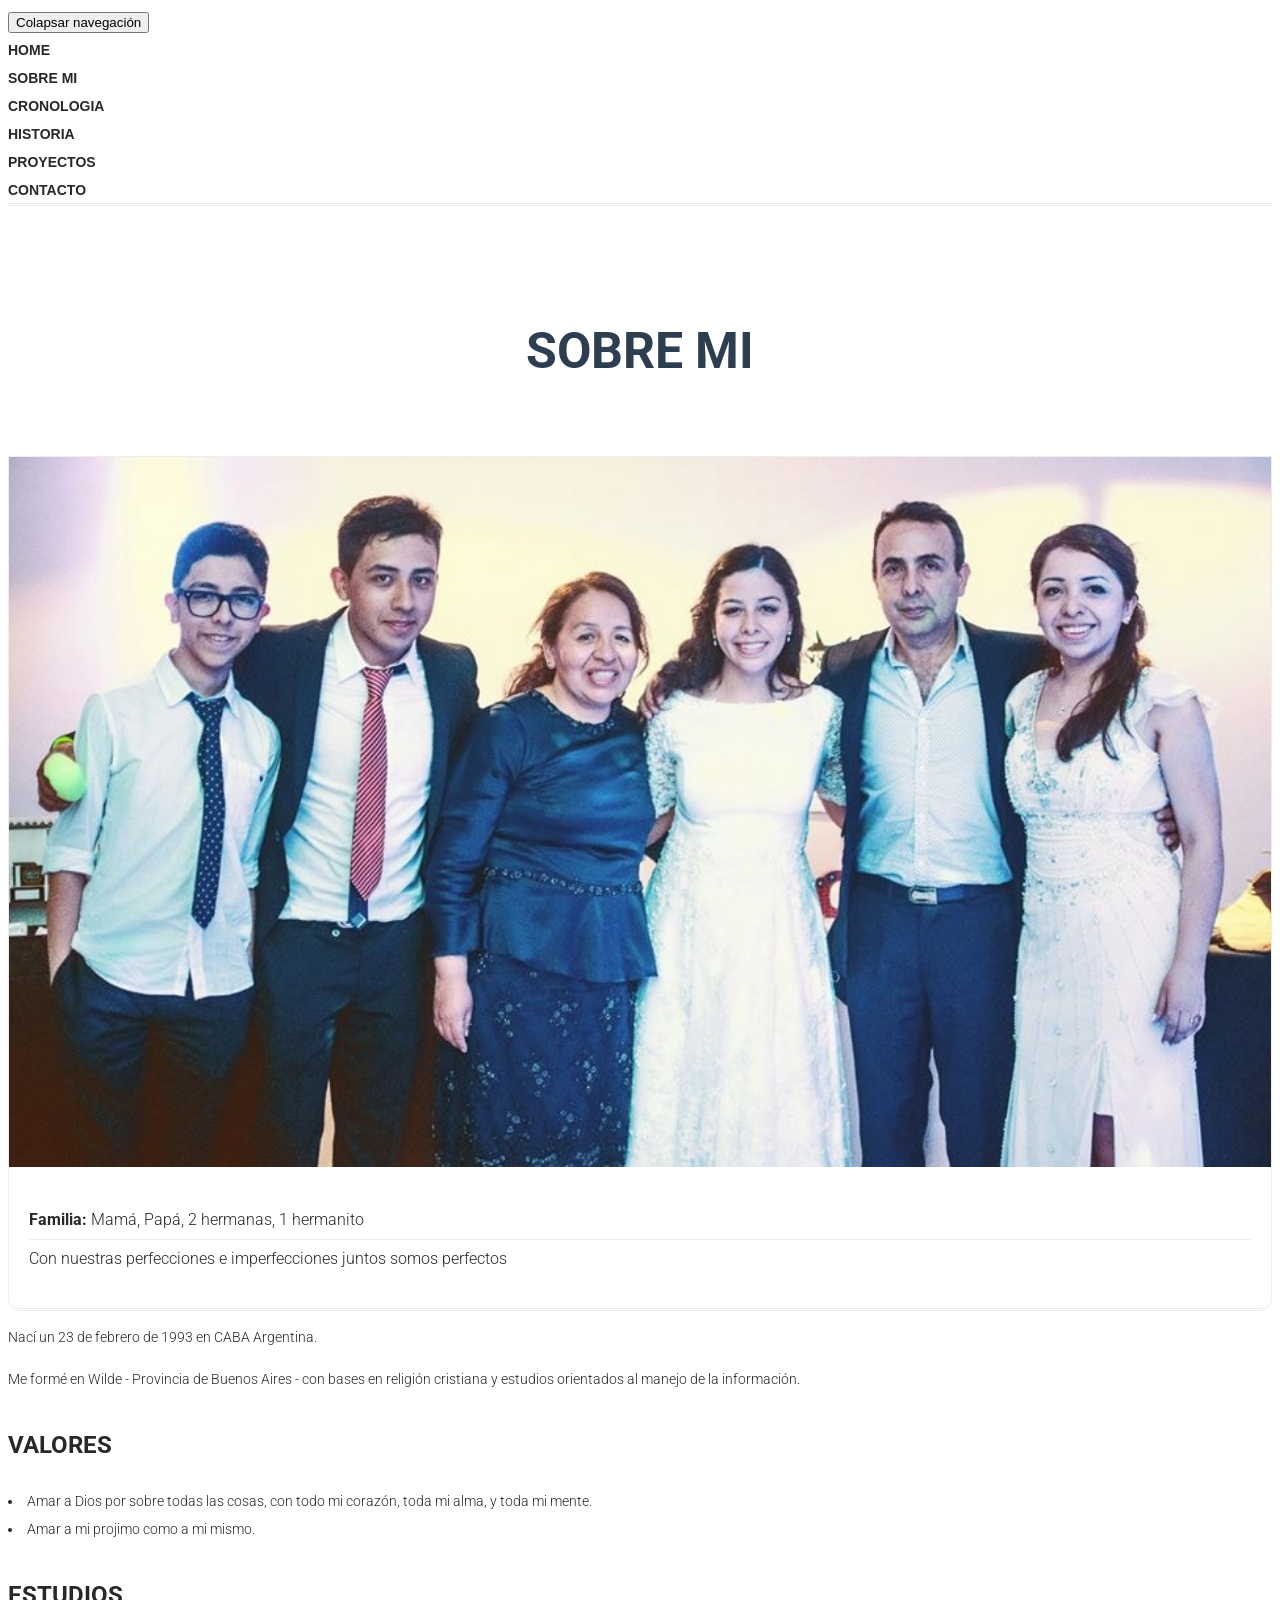
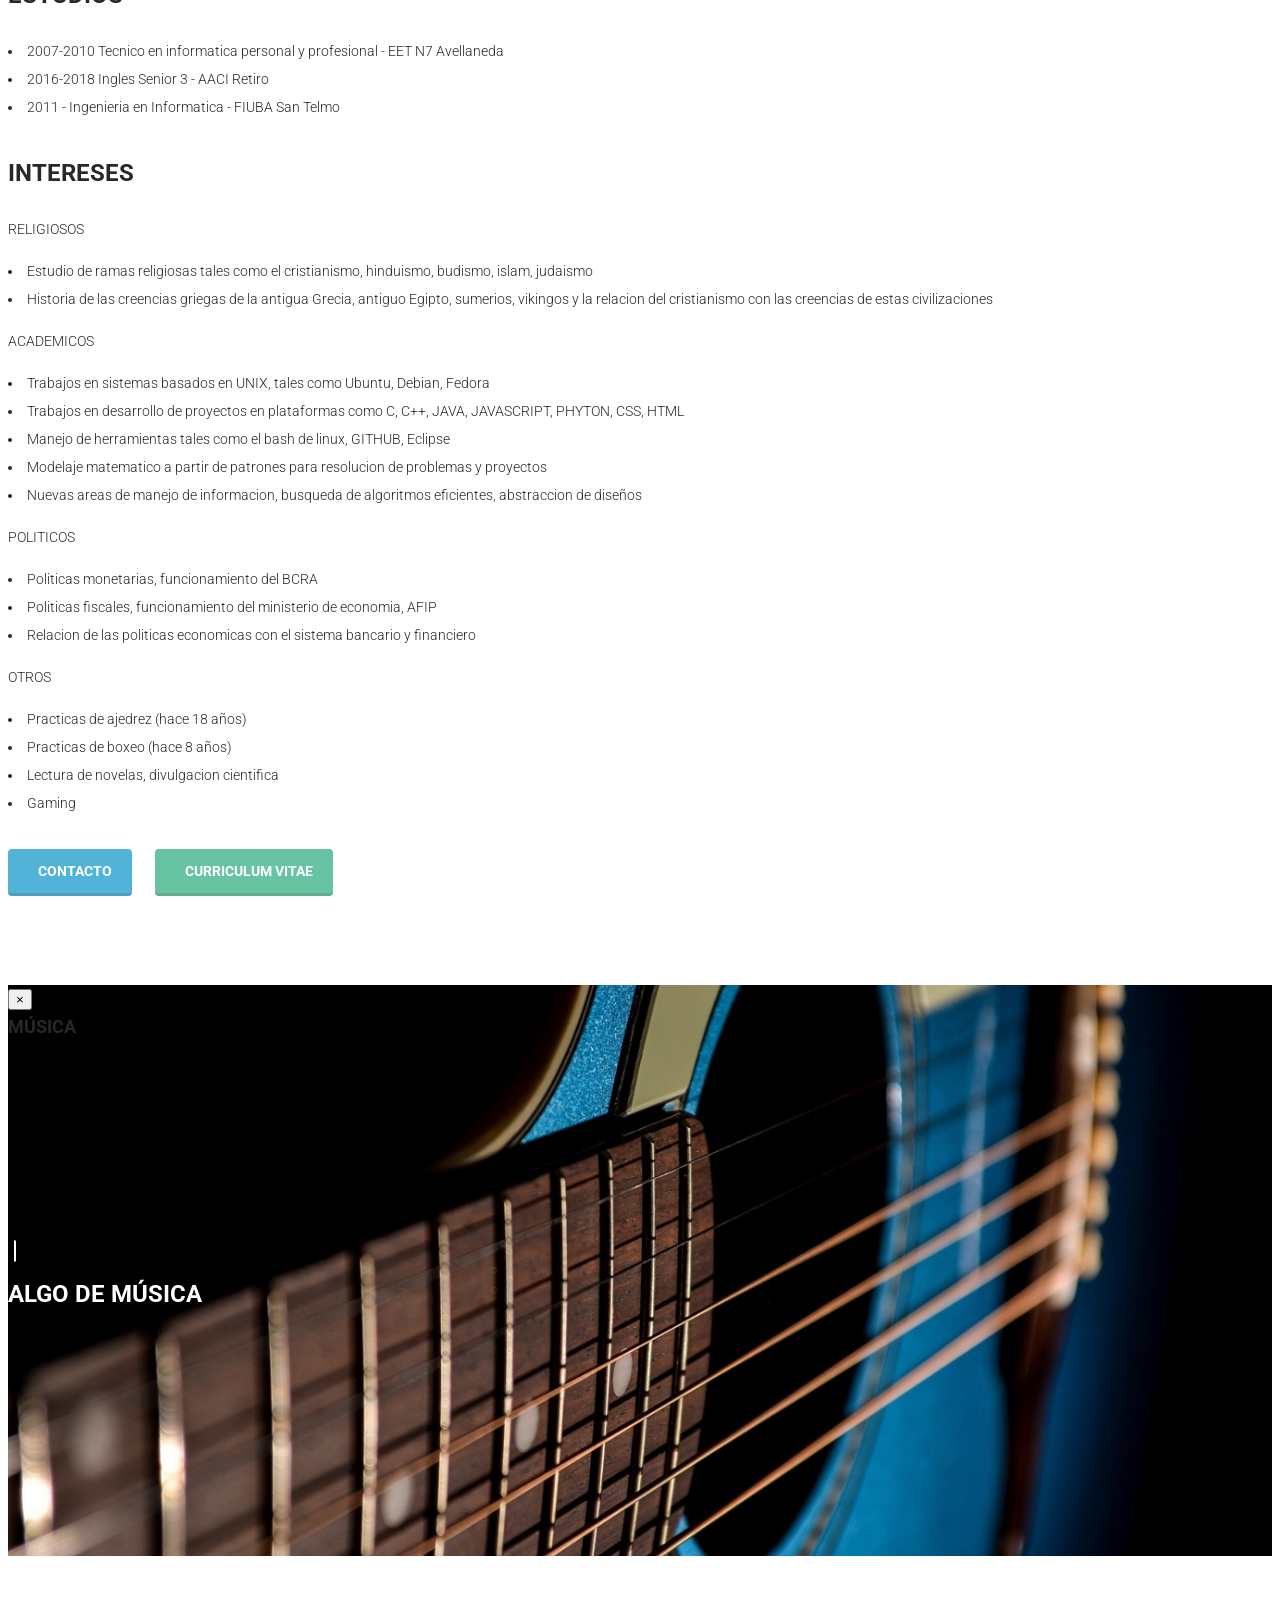
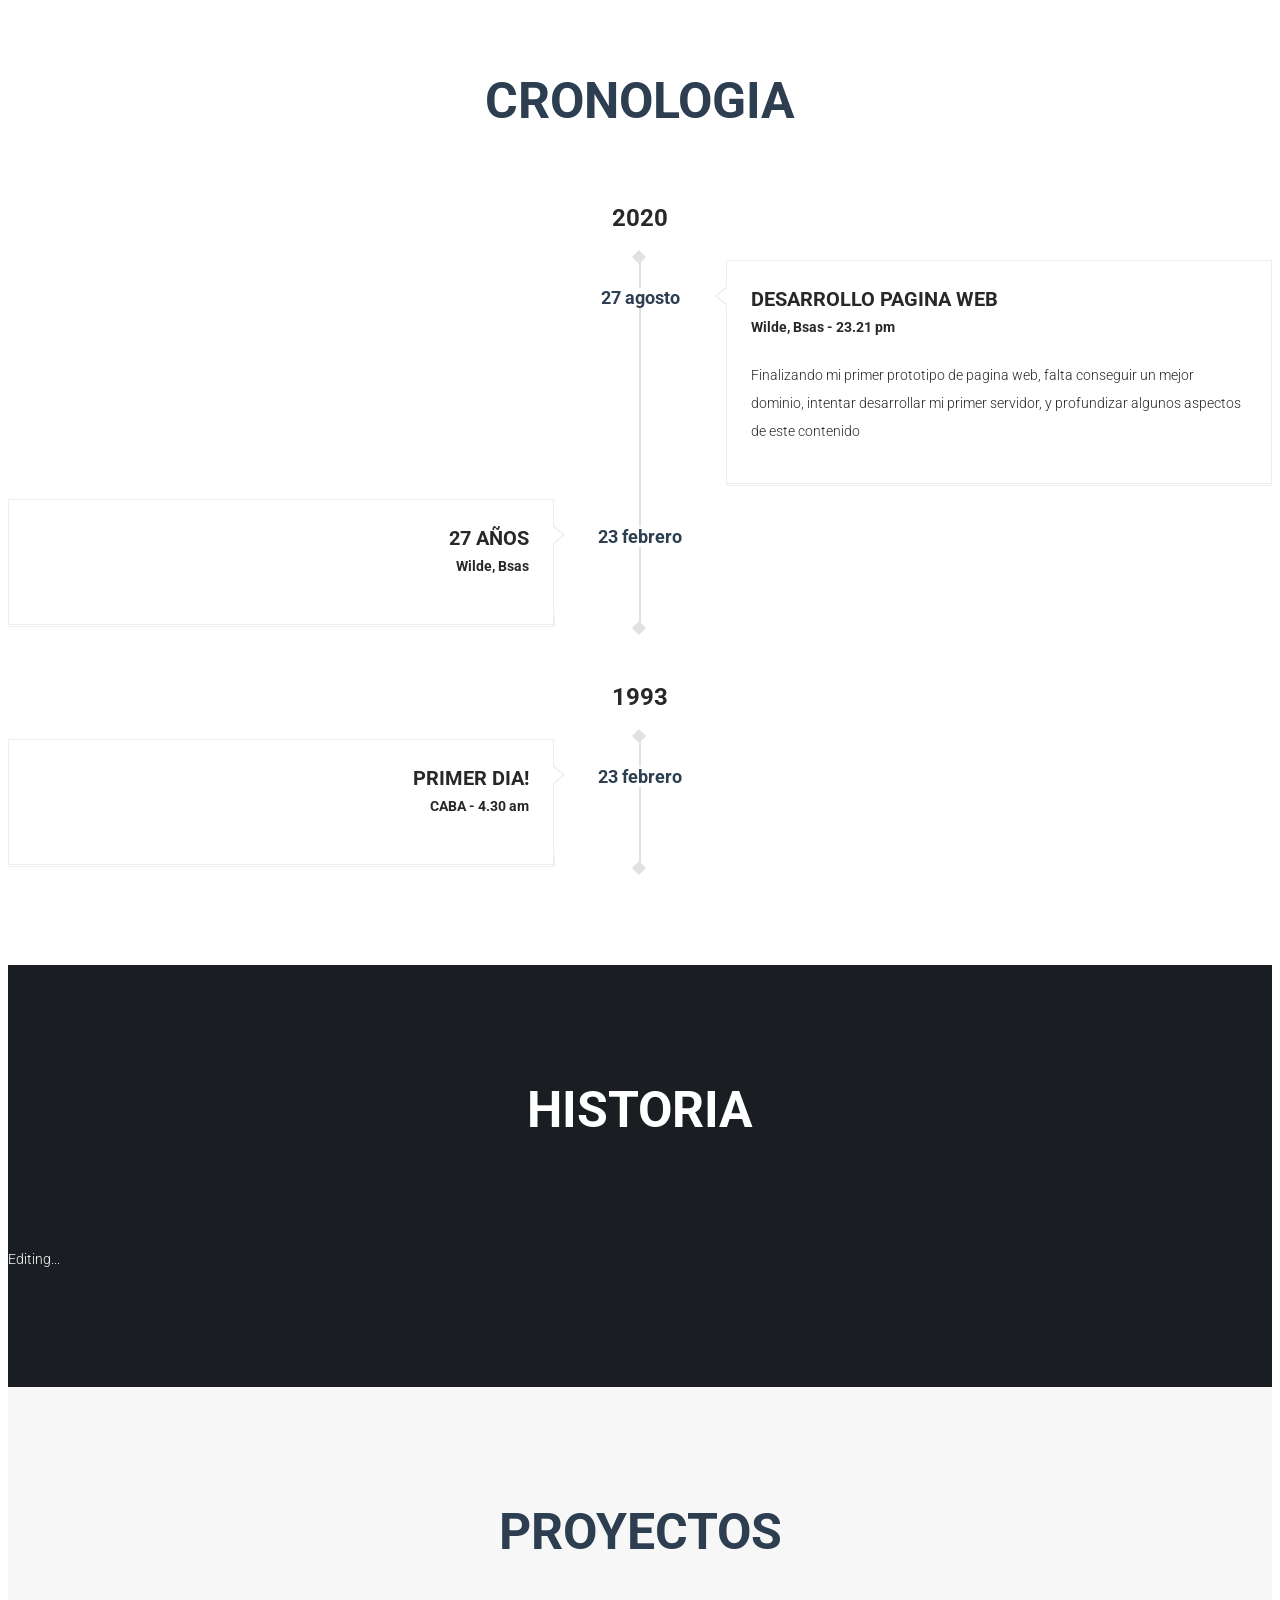
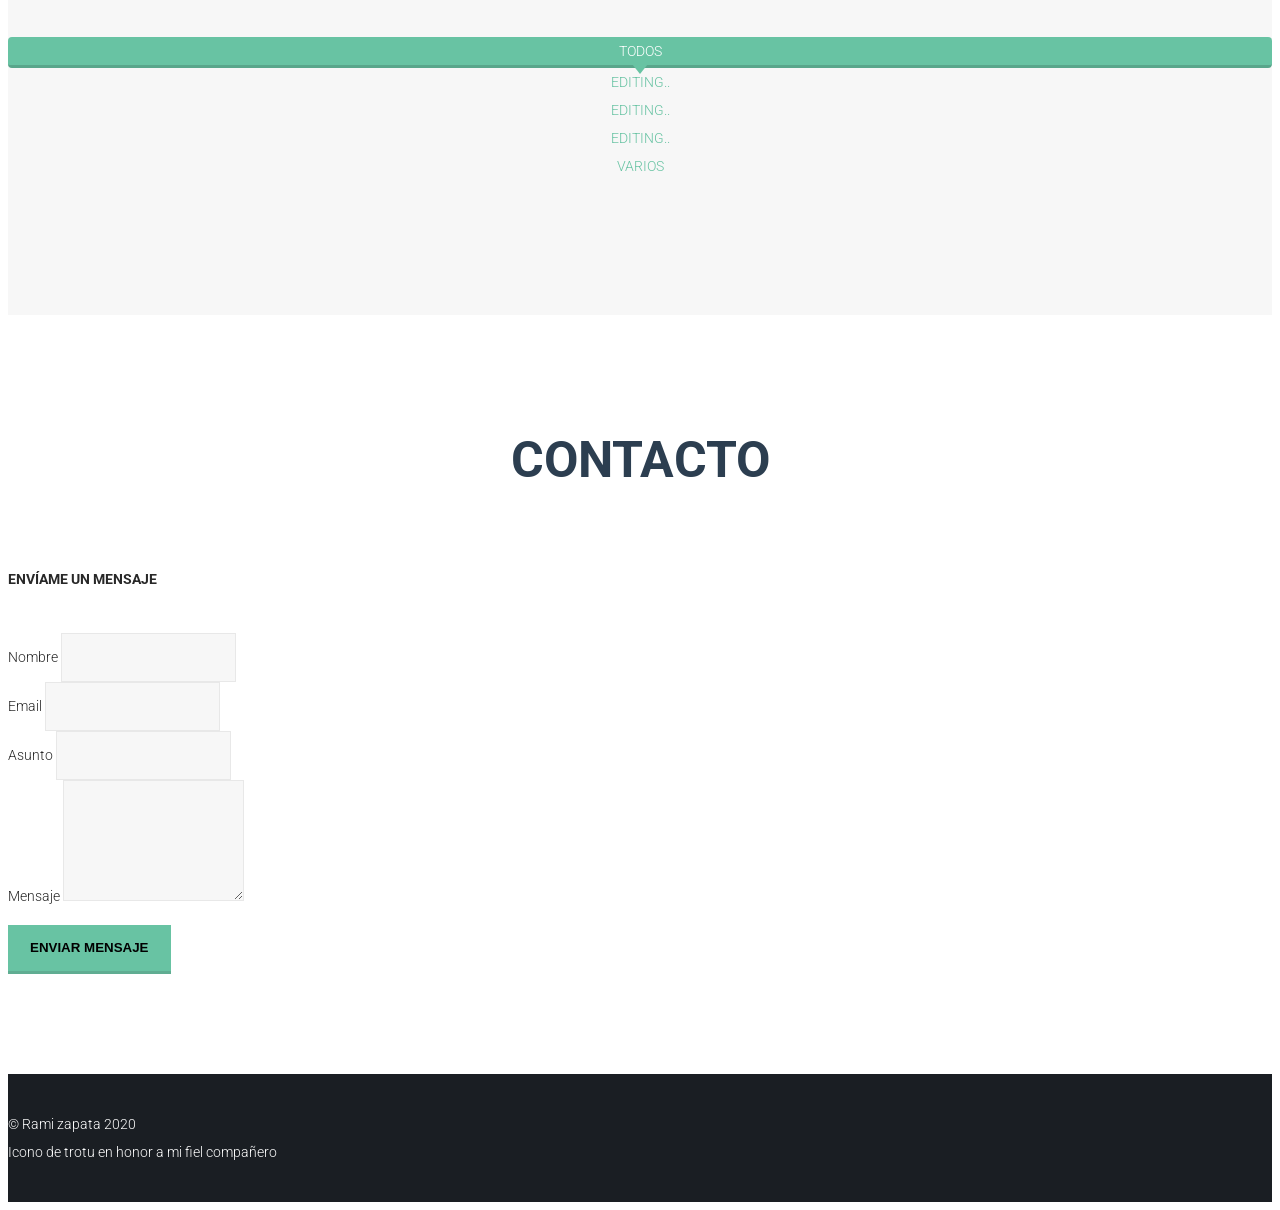
==== index.html @ 289b5b0f "agregado del link de whatsapp" ====
﻿<!DOCTYPE html>
<html lang="es">

<head>

    <meta charset="UTF-8">
    <meta name="viewport" content="width=device-width, initial-scale=1.0">
    <meta name="description" content="info">
    <meta name="author" content="Ramil Zapata">
    <link rel="shortcut icon" type="image/x-icons" href="assets/images/77_85219.ico">


    <title>Ramil Zapata</title>

    <!-- Web Fonts -->
    <link href='https://fonts.googleapis.com/css?family=Roboto:400,300,500,700' rel='stylesheet' type='text/css'>
    <!-- Bootstrap -->
    <link href="assets/bootstrap/css/bootstrap.min.css" rel="stylesheet" media="screen">
    <!-- Font Awesome CSS -->
    <link href="assets/css/font-awesome.min.css" rel="stylesheet" media="screen">
    <!-- Animate css -->
    <link href="assets/css/animate.css" rel="stylesheet">
    <!-- Magnific css -->
    <link href="assets/css/magnific-popup.css" rel="stylesheet">
    <!-- CSS -->
    <link href="assets/css/style.css" rel="stylesheet" media="screen">
    <link href="assets/css/responsive.css" rel="stylesheet">
    <!-- Favicon -->
    <link rel="icon" type="image/png" href="assets/images/ico/favicon.png">
    <link rel="shortcut icon" href="assets/images/ico/favicon.png">
    <link rel="apple-touch-icon-precomposed" sizes="144x144" href="assets/images/ico/apple-touch-icon-144-precomposed.png">
    <link rel="apple-touch-icon-precomposed" sizes="114x114" href="assets/images/ico/apple-touch-icon-114-precomposed.png">
    <link rel="apple-touch-icon-precomposed" sizes="72x72" href="assets/images/ico/apple-touch-icon-72-precomposed.png">
    <link rel="apple-touch-icon-precomposed" href="assets/images/ico/apple-touch-icon-57-precomposed.png">

</head>

<body>


    <!-- Home -->
    <section id="inicio" class="tt-fullHeight" data-stellar-vertical-offset="50" data-stellar-background-ratio="0.2">
        <div class="intro">
            <div class="intro-sub">Hola!</div>
            <h1 style="color:rgb(71, 7, 173)")>Ramil Zapata Lopez</h1>
            <p> <span>19.10 27/08/2020</span></p>


            <!-- Social -->
            <div class="social-icons">
                <ul class="list-inline">
                    <li><a href="https://www.facebook.com/zapatalopezramil/"><i class="fa fa-facebook"></i></a></li>
                    <li><a href="https://twitter.com/RamilZapata"><i class="fa fa-twitter"></i></a></li>
                    <li><a href="https://www.instagram.com/ramil.zapata/"><i class="fa fa-instagram"></i></a></li>
                    <li><a href="https://github.com/zapataramil"><i class="fa fa-github"></i></a></li>
                    <li><a href="https://www.linkedin.com/in/zapatalopezramil"><i class="fa fa-linkedin"></i></a></li>
                    <li><a href="https://api.whatsapp.com/send?phone=+5491136591340"><i class="fa fa-whatsapp"></i></a></li>

                </ul>
            </div>
        </div>

        <div class="mouse-icon">
            <div class="wheel"></div>
        </div>
    </section>


    <!-- Menu -->
    <header class="header">
        <nav class="navbar navbar-custom">
            <div class="container">
                <div class="navbar-header">
                    <button type="button" class="navbar-toggle" data-toggle="collapse" data-target="#custom-collapse">
						<span class="sr-only">Colapsar navegación</span>
						<span class="icon-bar"></span>
						<span class="icon-bar"></span>
						<span class="icon-bar"></span>
					</button>
                   
                </div>

                <div class="collapse navbar-collapse" id="custom-collapse">
                    <ul class="nav navbar-nav navbar-right">
                        <li><a href="#inicio">Home</a></li>
                        <li><a href="#sobre_mi">Sobre mi</a></li>
                        <li><a href="#resume">Cronologia</a></li>
                        <li><a href="#skills">Historia</a></li>
                        <li><a href="#proyectos">Proyectos</a></li>
                        <li><a href="#contacto">Contacto</a></li>
                    </ul>
                </div>
            </div>
        </nav>
    </header>


    <!-- Sobre mi -->
    <section id="sobre_mi" class="about-section section-padding">
        <div class="container">
            <h2 class="section-title wow fadeInUp">Sobre mi</h2>

            <div class="row">

                <div class="col-md-4 col-md-push-8">
                    <div class="biography">
                        <div class="myphoto">
                            <img src="assets/images/sobreNosotros.jpg" alt="Imágen de perfil">
                        </div>
                        <ul>
                            <li><strong>Familia:</strong> Mamá, Papá, 2 hermanas, 1 hermanito</li>
                            <li> Con nuestras perfecciones e imperfecciones juntos somos perfectos</li>
                        </ul>
                    </div>
                </div>

                <div class="col-md-8 col-md-pull-4">
                    <div class="short-info wow fadeInUp">
                        
                        <p> Nací un 23 de febrero de 1993 en CABA Argentina. </p>
                        <p>    Me formé en Wilde - Provincia de Buenos Aires - con bases en religión cristiana y estudios orientados al manejo de la información. </p>
                    </div>

                    <div class="short-info wow fadeInUp">
                        <h3>Valores</h3>
                        <p>
<li>Amar a Dios por sobre todas las cosas, con todo mi corazón, toda mi alma, y toda mi mente.</li>
<li>Amar a mi projimo como a mi mismo.</li>
 </p>

                        
                    </div>

                    <div class="short-info wow fadeInUp">
                        <h3>Estudios</h3>

                            <li>2007-2010 Tecnico en informatica personal y profesional - EET N7 Avellaneda</li>
                            <li>2016-2018 Ingles Senior 3 - AACI Retiro</li>
                            <li>2011 -    Ingenieria en Informatica - FIUBA San Telmo</li>
                           
                    </div>

                    <div class="short-info wow fadeInUp">
                        <h3>Intereses</h3>

                        <p>RELIGIOSOS </p>
                        <li>Estudio de ramas religiosas tales como el cristianismo, hinduismo, budismo, islam, judaismo</li>                    
                        <li>Historia de las creencias griegas de la antigua Grecia, antiguo Egipto, sumerios, vikingos y la relacion del cristianismo con las creencias de estas civilizaciones </li>  
<p> </p> 
                        <p>ACADEMICOS </p>
                        <li>Trabajos en sistemas basados en UNIX, tales como Ubuntu, Debian, Fedora</li>                    
                        <li>Trabajos en desarrollo de proyectos en plataformas como C, C++, JAVA, JAVASCRIPT, PHYTON, CSS, HTML</li>
                        <li>Manejo de herramientas tales como el bash de linux, GITHUB, Eclipse </li>
                        <li>Modelaje matematico a partir de patrones para resolucion de problemas y proyectos </li>
                        <li>Nuevas areas de manejo de informacion, busqueda de algoritmos eficientes, abstraccion de diseños </li>
                    <p> </p> 
                        
                        <p>POLITICOS </p>
                        <li>Politicas monetarias, funcionamiento del BCRA </li>                    
                        <li>Politicas fiscales, funcionamiento del ministerio de economia, AFIP </li> 
                        <li>Relacion de las politicas economicas con el sistema bancario y financiero</li>                    
                        <p> </p>
   
                        <p>OTROS </p>
                        <li>Practicas de ajedrez (hace 18 años) </li> 
                        <li>Practicas de boxeo (hace 8 años) </li>    
                        <li>Lectura de novelas, divulgacion cientifica </li>
                        <li>Gaming</li>    
    

                                           
                        


                    </div>

                    <div class="download-button">
                        <a class="btn btn-info btn-lg" href="#contacto"><i class="fa fa-paper-plane"></i>CONTACTO</a>
                        <a class="btn btn-primary btn-lg" href="/assets/curriculumRZ.pdf"><i class="fa fa-download"></i>CURRICULUM VITAE</a>
                    </div>
                </div>


            </div>
        </div>
    </section>


    <!-- Video -->
    <section id="video" class="video-section">
        <div class="tf-bg-overlay">
            <div class="container">
                <div class="control">
                    <div class="video-intro text-center">
                        <button type="button" class="play-trigger" data-toggle="modal" data-target="#tour-video"><i class="fa fa-play"></i></button>
                        <h3>Algo de música </h3>
                    </div>

                    <!-- Video Modal -->
                    <div class="modal modal-video" id="tour-video">
                        <div class="modal-dialog modal-lg">
                            <div class="modal-content">
                                <div class="modal-header">
                                    <button type="button" class="close" data-dismiss="modal" aria-hidden="true">&times;</button>
                                    <h4 class="modal-title">música</h4>
                                </div>
                                <div class="modal-body">
                                    <div class="video-container">
                                        <iframe width="1306" height="506" src="https://www.youtube.com/embed/5qap5aO4i9A" frameborder="0" allow="accelerometer; autoplay; encrypted-media; gyroscope; picture-in-picture" allowfullscreen></iframe>
                                    </div>
                                </div>
                            </div>
                        </div>
                    </div>

                </div>
            </div>
        </div>
    </section>


    <!-- Resume  -->
    <section id="resume" class="resume-section section-padding">
        <div class="container">
            <h2 class="section-title wow fadeInUp">Cronologia</h2>

            <!-- Educacion  -->
            <div class="row">
                <div class="col-md-12">
                    <div class="resume-title">
                        <h3>2020</h3>
                    </div>
                    <div class="resume">
                        <ul class="timeline">

                            <li class="timeline-inverted">
                                <div class="posted-date">
                                    <span class="month">27 agosto</span>
                                </div>

                                <div class="timeline-panel wow fadeInUp">
                                    <div class="timeline-content">
                                        <div class="timeline-heading">
                                            <h3>Desarrollo pagina web</h3>
                                            <span>Wilde, Bsas - 23.21 pm </span>
                                        </div>

                                        <div class="timeline-body">
                                            <p> Finalizando mi primer prototipo de pagina web, falta conseguir un mejor dominio, intentar desarrollar mi primer servidor, y profundizar algunos aspectos de este contenido</p>
                                        </div>
                                    </div>
                                </div>
                            </li>

                            <li>
                                <div class="posted-date">
                                    <span class="month">23 febrero</span>
                                </div>

                                <div class="timeline-panel wow fadeInUp">
                                    <div class="timeline-content">
                                        <div class="timeline-heading">
                                            <h3>27 años</h3>
                                            <span>Wilde, Bsas</span>
                                        </div>

                                       
                                    </div>
                                </div>
                            </li>


                        </ul>
                    </div>
                </div>
            </div>

            <!-- Experiencia  -->
            <div class="row">
                <div class="col-md-12">
                    <div class="resume-title">
                        <h3>1993</h3>
                    </div>
                    <div class="resume">
                        <ul class="timeline">

                            <li>
                                <div class="posted-date">
                                    <span class="month">23 febrero</span>
                                </div>

                                <div class="timeline-panel wow fadeInUp">
                                    <div class="timeline-content">
                                        <div class="timeline-heading">
                                            <h3>Primer dia!</h3>
                                            <span>CABA - 4.30 am</span>
                                        </div>

                                        <div class="timeline-body">
                                            <p></p>
                                        </div>
                                    </div>
                                </div>
                            </li>

                           
                            
                           

                        </ul>
                    </div>
                </div>
            </div>

        </div>
    </section>


    <!-- Skills -->
    <section id="skills" class="skills-section section-padding">
        <div class="container">
            <h2 class="section-title wow fadeInUp">Historia</h2>
<p>Editing...</p>
          

        </div>
    </section>


    <!-- Proyectos -->
    <section id="proyectos" class="works-section section-padding">
        <div class="container">
            <h2 class="section-title wow fadeInUp">Proyectos</h2>

            <ul class="list-inline" id="filter">
                <li><a class="active" data-group="all">Todos</a></li>
                <li><a data-group="BBDD">editing..</a></li>
                <li><a data-group="web">editing..</a></li>
                <li><a data-group="IoT">editing..</a></li>
                <li><a data-group="Varios">varios</a></li>
            </ul>

            
        </div>
    </section>



    <!-- Contacto-->
    <section id="contacto" class="contact-section section-padding">
        <div class="container">
            <h2 class="section-title wow fadeInUp">Contacto</h2>
            <div class="contact-form">
                <strong>Envíame un mensaje</strong>
                <form name="contact-form" method="post" action="assets/php/sendemail.php">
                    <div class="form-group">
                        <label for="InputName1">Nombre</label>
                        <input type="text" name="name" class="form-control" id="InputName1" required="">
                    </div>
                    <div class="form-group">
                        <label for="InputEmail1">Email</label>
                        <input type="email" name="email" class="form-control" id="InputEmail1" required="">
                    </div>
                    <div class="form-group">
                        <label for="InputSubject">Asunto</label>
                        <input type="text" name="subject" class="form-control" id="InputSubject">
                    </div>
                    <div class="form-group">
                        <label for="InputTextarea">Mensaje</label>
                        <textarea name="message" class="form-control" id="InputTextarea" rows="5" required=""></textarea>
                    </div>

                    <button type="submit" name="submit" class="btn btn-primary">Enviar mensaje</button>
                </form>
            </div>
        </div>
    </section>


    <!-- Footer -->
    <footer class="footer-wrapper">
        <div class="container">
            <div class="row">
                <div class="col-md-12">
                    <div class="copyright text-center">
                        <p>&copy; Rami zapata 2020</p>
                        <p>Icono de trotu en honor a mi fiel compañero</p>

                    </div>
                </div>
            </div>
        </div>
    </footer>


    <!-- Scroll-up -->
    <div class="scroll-up">
        <a href="#inicio"><i class="fa fa-angle-up"></i></a>
    </div>

    <!-- JS -->
    <script src="assets/js/jquery.js"></script>
    <script src="assets/bootstrap/js/bootstrap.min.js"></script>
    <script src="assets/js/jquery.stellar.min.js"></script>
    <script src="assets/js/jquery.sticky.js"></script>
    <script src="assets/js/smoothscroll.js"></script>
    <script src="assets/js/wow.min.js"></script>
    <script src="assets/js/jquery.countTo.js"></script>
    <script src="assets/js/jquery.inview.min.js"></script>
    <script src="assets/js/jquery.easypiechart.js"></script>
    <script src="assets/js/jquery.shuffle.min.js"></script>
    <script src="assets/js/jquery.magnific-popup.min.js"></script>
    <script src="assets/js/jquery.fitvids.js"></script>
    <script src="assets/js/scripts.js"></script>
</body>

</html>
---- assets/css/style.css ----
/*
====================================
------------------------------------
    1. General
    2. Typography
    3. Home
    4. Navigation
    5. About
    6. Video
    7. Resume
    8. Skill
    9. Chart
    10. Work
    11. Facts
    12. Hire
    13. Contact
    14. Footer
-------------------------------------
=====================================
*/

body {
    font-family: 'Roboto', sans-serif;
    line-height: 28px;
    font-weight: 300;
    font-size: 14px;
    color: #282828;
    background-color: #fff;
    -webkit-text-size-adjust: 100%;
    -webkit-overflow-scrolling: touch;
    -webkit-font-smoothing: antialiased !important;
}

body,
html {
    overflow-x: hidden;
}


/* Link style
---------------------------------------------------------*/

a {
    color: #68c3a3;
}

a,
a>* {
    outline: none;
    cursor: pointer;
    text-decoration: none;
}

a:focus,
a:hover {
    outline: none;
    color: #333333;
    text-decoration: none;
}


/* Transition elsements
-------------------------------------------------------- */

.navbar a,
.form-control {
    -webkit-transition: all 0.4s ease-in-out 0s;
    -moz-transition: all 0.4s ease-in-out 0s;
    -ms-transition: all 0.4s ease-in-out 0s;
    -o-transition: all 0.4s ease-in-out 0s;
    transition: all 0.4s ease-in-out 0s;
}

a,
.btn {
    -webkit-transition: all 0.125s ease-in-out 0s;
    -moz-transition: all 0.125s ease-in-out 0s;
    -ms-transition: all 0.125s ease-in-out 0s;
    -o-transition: all 0.125s ease-in-out 0s;
    transition: all 0.125s ease-in-out 0s;
}


/* Reset box-shadow
/* ------------------------------------------------------ */

.btn,
.form-control,
.form-control:hover,
.form-control:focus,
.navbar-custom .dropdown-menu {
    -webkit-box-shadow: none;
    box-shadow: none;
}


/* === Typography === */

h1,
h2,
h3,
h4,
h5,
h6 {
    font-weight: 700;
    margin: 0;
    text-transform: uppercase;
}

h1 {
    font-size: 36px;
    line-height: 36px;
}

h2 {
    font-size: 30px;
    line-height: 30px;
}

h3 {
    font-size: 24px;
    line-height: 24px;
}

h4 {
    font-size: 18px;
}

h5 {
    font-size: 14px;
}

h6 {
    font-size: 12px;
}


/* === FORM STYLE === */

.form-control {
    height: 45px;
    background-color: #f7f7f7;
    border: 1px solid #e8e8e8;
    border-radius: 0;
    box-shadow: none;
}

.form-control:focus {
    border-color: #68c3a3;
    box-shadow: none;
}


/* BUTTON STYLE
-----------------------------------------------------*/


/*common-btn*/

.btn {
    border: 0;
    border-bottom: 3px solid;
    font-weight: 700;
    text-transform: uppercase;
    line-height: 28px;
    padding: 9px 22px;
}


/*large-btn*/

.btn-lg,
.btn-group-lg>.btn {
    padding: 14px 20px;
    font-size: 14px;
    border-radius: 4px;
}


/*btn-primary*/

.btn-primary {
    background-color: #68c3a3;
    border-color: rgba(51, 51, 51, 0.15);
}

.btn-primary:hover,
.btn-primary:focus,
.btn-primary.focus,
.btn-primary:active,
.btn-primary.active,
.open>.dropdown-toggle.btn-primary {
    color: #fff;
    background-color: #4eb28f;
    border-color: #4eb28f;
}


/*btn-info*/

.btn-info {
    background-color: #52b3d9;
    border-color: rgba(51, 51, 51, 0.15);
}

.btn-info:hover,
.btn-info:focus,
.btn-info.focus,
.btn-info:active,
.btn-info.active,
.open>.dropdown-toggle.btn-info {
    color: #fff;
    background-color: #4aa0c2;
    border-color: #4aa0c2;
}


/*btn-default*/

.btn-default {
    background: transparent;
    border: 1px solid #fff;
    color: #fff;
}

.btn-default:hover,
.btn-default:focus,
.btn-default.focus,
.btn-default:active,
.btn-default.active {
    color: #68c3a3;
    background-color: #fff;
    border-color: #fff;
}

button:focus {
    outline: none;
}


/*IMAGES*/

img {
    width: 100%;
}

hr {
    margin-top: 15px;
    margin-bottom: 15px;
}

.no-padding {
    padding: 0;
}


/* LIST STYLE
-------------------------------------------------- */

ul,
ol {
    margin: 0;
    padding: 0;
    list-style: none
}

ul.list-check {}

ul.list-check li {
    position: relative;
    font-size: 18px;
    line-height: 32px;
}

ul.list-check li::before {
    content: "\f00c";
    font-family: fontawesome;
    color: #68c3a3;
    margin-right: 10px;
}


/* === MAIN === */

.section-padding {
    padding: 120px 0 100px;
}


/* SECTION TITLE
----------------------------------------------------- */

.section-title {
    margin-bottom: 80px;
    text-align: center;
    font-size: 50px;
    line-height: 50px;
    color: #2c3e50;
    position: relative;
}

.section-title::after {
    content: "";
    background: url(../../assets/images/section-divider.png) no-repeat 0 0;
    height: 15px;
    width: 113px;
    position: absolute;
    left: 0;
    right: 0;
    bottom: -40px;
    margin: 0 auto;
}


/* === HOME === */

@media (max-width: 640px) {
    .tt-fullHeight {
        height: 560px !important;
    }
}

#inicio {
    background: url(../images/home2.jpg) no-repeat center center;
    -webkit-background-attachment: fixed;
    background-attachment: fixed;
    background-color: #222;
    background-size: cover;
    padding: 0;
    position: relative;
}

#inicio:before {
    content: "";
    background-color: rgba(26, 30, 35, 0.85);
    position: absolute;
    top: 0;
    left: 0;
    width: 100%;
    height: 100%;
}

.intro {
    position: absolute;
    width: 100%;
    top: 50%;
    left: 0;
    text-align: center;
    -webkit-transform: translate(0%, -50%);
    -moz-transform: translate(0%, -50%);
    -ms-transform: translate(0%, -50%);
    -o-transform: translate(0%, -50%);
    transform: translate(0%, -50%);
    padding: 0 15px;
}

.intro h1 {
    font-size: 60px;
    line-height: 80px;
    margin-bottom: 16px;
    color: #52b3d9;
}

.intro h1 span {
    color: #68c3a3;
}

.intro p {
    color: #f7f7f7;
    margin-bottom: 40px;
}

.intro-sub {
    color: #fff;
    font-size: 24px;
    line-height: 32px;
    font-weight: 700;
    text-transform: uppercase;
    display: block;
    margin-bottom: 20px;
}


/*
SOCIAL ICON
-------------------------------------------*/

.social-icons {
    margin-top: 20px;
}

.social-icons a i {
    position: relative;
    color: #fff;
    font-size: 18px;
    margin: 0 7px;
    line-height: 40px;
    text-align: center;
    width: 40px;
    height: 40px;
}

.social-icons a i::before {
    position: relative;
    z-index: 1;
}

.social-icons a i::after {
    position: absolute;
    content: "";
    left: 0;
    top: 0;
    width: 40px;
    height: 40px;
    border: 1px solid #fff;
    border-radius: 3px;
    -webkit-transform: rotate(45deg);
    -moz-transform: rotate(45deg);
    -ms-transform: rotate(45deg);
    -o-transform: rotate(45deg);
    transform: rotate(45deg);
    -webkit-transition: all 300ms;
    -moz-transition: all 300ms;
    -o-transition: all 300ms;
    transition: all 300ms;
}

.social-icons a i:hover::after {
    background: #68c3a3;
    border: 1px solid transparent;
    z-index: 0;
}


/* === NAVIGATION === */

.header {
    border-bottom: 1px solid #eee;
    position: relative;
    width: 100%;
    z-index: 998;
    padding-bottom: 1px;
    background: #fff;
}

.header::after {
    border-bottom: 1px solid #eee;
    width: 100%;
    position: absolute;
    content: "";
    height: 2px;
    bottom: 1px;
    left: 0;
}

.navbar-custom {
    border: 0;
    border-radius: 0;
    margin: 0;
    text-transform: uppercase;
    font-family: 'Roboto Condensed', sans-serif;
}

.navbar-custom,
.navbar-custom .dropdown-menu {
    background: #fff;
    padding: 0;
}

.navbar-custom ul li a span {
    margin-left: 5px;
}

.navbar-custom .dropdown-menu {
    margin-top: 10px;
    display: block;
    visibility: hidden;
    opacity: 0;
    border: 1px solid #ddd;
    border-top: 2px solid #68c3a3;
    border-radius: 0;
    border-bottom: 3px double #ddd;
    background-color: #FFFFFF;
    -webkit-transition: all 400ms;
    -moz-transition: all 400ms;
    -o-transition: all 400ms;
    transition: all 400ms;
}

.navbar-right .dropdown-menu {
    right: auto;
    left: 0;
}

.navbar-custom .navbar-nav>li:hover .dropdown-menu {
    display: block;
    opacity: 1;
    visibility: visible;
    margin-top: -2px;
}

.navbar-custom .navbar-nav>li>a {
    color: #282828;
    font-size: 14px;
    font-weight: 700;
    padding-top: 20px;
    padding-bottom: 20px;
    text-transform: uppercase;
}

.navbar-custom .navbar-nav>li>a>img {
    width: 25px;
    height: 25px;
}

.navbar-custom .dropdown-menu>li {
    border-bottom: 1px solid #F0F0F0;
}

.navbar-custom .dropdown-menu>li:last-child {
    border-bottom: 0;
}

.navbar-custom .dropdown-menu>li>a {
    padding: 10px 20px;
    color: #282828;
    font-size: 14px;
    font-weight: 700;
}

.navbar-custom .nav li.active,
.navbar-custom .nav li a:hover,
.navbar-custom .nav li a:focus,
.navbar-custom .navbar-nav>li.active>a {
    background: none;
    outline: 0;
    color: #68c3a3;
}

.navbar-custom .navbar-brand {
    font-weight: 700;
    font-size: 18px;
}

.navbar-custom .nav .open>a,
.navbar-custom .dropdown-menu>li>a:hover,
.navbar-custom .dropdown-menu>li>a:focus {
    background: #f5f5f5;
}

.navbar-custom .navbar-toggle .icon-bar {
    background: #222;
}


/* === About Section === */

.short-info {
    margin-bottom: 40px;
}

.short-info h3 {
    margin-bottom: 30px;
}

.short-info ul {
    margin-top: 10px;
    display: inline-block;
}

.short-info ul li {
    width: 50%;
    float: left;
}

.my-signature {
    margin-bottom: 45px;
}

.my-signature img {
    width: inherit;
}


/*download-button*/

.download-button a {
    margin-right: 20px;
    color: #fff;
}

.download-button a i {
    margin-right: 10px;
}

.biography {
    border-bottom-left-radius: 10px;
    border-bottom-right-radius: 10px;
    border: 1px solid #EEEEEE;
    position: relative;
}

.biography::after {
    content: "";
    border-bottom: 1px solid #EEEEEE;
    position: absolute;
    bottom: -3px;
    width: 100%;
    border-radius: 10px;
    height: 20px;
}

.myphoto {
    position: relative;
    background: url(../../assets/images/photo-frame.png) bottom center no-repeat;
    background-size: contain;
}

.myphoto img {
    position: relative;
    z-index: -1;
}

.biography ul {
    padding: 25px 20px 30px;
}

.biography ul li {
    padding: 5px 0;
    font-size: 16px;
    border-bottom: 1px solid #EEEEEE;
}

.biography ul li:last-child {
    border-bottom: 0;
}


/* === Video Section === */

.video-section {
    background: url(../images/video-bg.jpg) no-repeat center center;
    -webkit-background-size: cover;
    background-size: cover;
    position: relative;
}

.video-section .tf-bg-overlay {
    min-height: 500px;
}

.video-intro {
    position: absolute;
    top: 50%;
    margin-top: -50px;
    left: 0;
    right: 0;
    color: #fff;
    background: none;
}

.video-intro i {
    border: 1px solid #fff;
    width: 80px;
    height: 60px;
    line-height: 60px;
    border-radius: 5px;
    font-size: 18px;
}

.video-intro h2 {
    margin-top: 30px;
    text-transform: uppercase;
}

.video-intro .play-trigger {
    border: 0;
    background: transparent;
}


/* === Resume Section === */


/*---------------------------------------------------------
Resume Timeline
-----------------------------------------------------------*/

.resume-title h3 {
    text-align: center;
}

.resume-section>div>div {
    margin-bottom: 60px;
}

.resume-section>div>div:nth-of-type(2) {
    margin-bottom: 0;
}

.resume-title {
    margin-bottom: 30px;
}

.timeline {
    position: relative;
    padding: 0;
    list-style: none;
}

.resume {
    position: relative;
}

.resume:before {
    content: "";
    position: absolute;
    top: -8px;
    width: 10px;
    height: 10px;
    background-color: #e1e1e1;
    left: 50%;
    margin-left: -6px;
    -webkit-transform: rotate(45deg);
    -moz-transform: rotate(45deg);
    -ms-transform: rotate(45deg);
    -o-transform: rotate(45deg);
    transform: rotate(45deg);
}

.resume:after {
    content: "";
    position: absolute;
    bottom: -8px;
    width: 10px;
    height: 10px;
    background-color: #e1e1e1;
    left: 50%;
    margin-left: -6px;
    -webkit-transform: rotate(45deg);
    -moz-transform: rotate(45deg);
    -ms-transform: rotate(45deg);
    -o-transform: rotate(45deg);
    transform: rotate(45deg);
}

.timeline:before {
    content: "";
    position: absolute;
    top: 0;
    bottom: 0;
    width: 2px;
    margin-left: -1.5px;
    background-color: #e1e1e1;
}

.timeline>li {
    position: relative;
    margin-bottom: 50px;
    min-height: 50px;
}

.timeline>li:before,
.timeline>li:after {
    content: " ";
    display: table;
}

.timeline>li:after {
    clear: both;
}

.timeline>li .timeline-panel {
    float: left;
    position: relative;
    width: 100%;
}

.timeline-content {
    padding: 5px 20px 0 20px;
}

.timeline>li .timeline-panel:before {
    right: auto;
    left: -15px;
    border-right-width: 15px;
    border-left-width: 0;
}

.timeline>li .timeline-panel:after {
    right: auto;
    left: -14px;
    border-right-width: 14px;
    border-left-width: 0;
}

.timeline>li .posted-date {
    position: relative;
    text-align: center;
    background-color: #fff;
    left: 20px;
}

.timeline>li .posted-date .month {
    font-size: 18px;
    line-height: 20px;
    font-weight: 700;
    display: block;
    color: #2c3e50;
    top: 0;
    float: left;
}

.timeline>li.timeline-inverted>.timeline-panel {
    float: right;
    text-align: left;
}

.timeline>li.timeline-inverted>.timeline-panel:before {
    right: auto;
    left: -15px;
    border-right-width: 15px;
    border-left-width: 0;
}

.timeline>li.timeline-inverted>.timeline-panel:after {
    right: auto;
    left: -14px;
    border-right-width: 14px;
    border-left-width: 0;
}

.timeline>li:last-child {
    margin-bottom: 0;
}

.timeline-heading h3 {
    font-size: 20px;
    line-height: 28px;
}

.timeline-heading span {
    display: block;
    font-weight: 700;
    margin-bottom: 20px;
}

@media(min-width:992px) {
    .timeline:before {
        left: 50%;
    }
    .timeline>li {
        margin-bottom: 15px;
        min-height: 100px;
    }
    .timeline>li .posted-date {
        position: absolute;
        text-align: center;
        background-color: #fff;
    }
    .timeline>li .timeline-panel {
        float: left;
        width: 43%;
        text-align: right;
        border: 1px solid #eee;
        position: relative;
    }
    .timeline-content {
        position: relative;
        padding: 24px;
        background-color: #fff;
        -webkit-transition: all 400ms;
        -moz-transition: all 400ms;
        -o-transition: all 400ms;
        transition: all 400ms;
    }
    .timeline-content::after {
        border: 1px solid #eee;
        width: 100%;
        position: absolute;
        content: "";
        bottom: -3px;
        height: 10px;
        left: 0;
        z-index: -1;
    }
    .timeline>li .timeline-content:hover {
        background: #68c3a3;
        color: #fff;
    }
    .timeline>li .timeline-panel::before,
    .timeline>li.timeline-inverted .timeline-panel::before {
        content: "";
        top: 25px;
        position: absolute;
        border-top: 10px solid transparent;
        border-bottom: 10px solid transparent;
    }
    .timeline>li .timeline-panel::before {
        left: 100%;
        border-left: 12px solid #ECECEC;
        -webkit-transition: all 400ms;
        -moz-transition: all 400ms;
        -o-transition: all 400ms;
        transition: all 400ms;
    }
    .timeline>li .timeline-panel:hover::before {
        border-left: 12px solid #68c3a3;
    }
    .timeline>li.timeline-inverted .timeline-panel::before {
        right: 100%;
        border-right: 12px solid #ECECEC;
        -webkit-transition: all 400ms;
        -moz-transition: all 400ms;
        -o-transition: all 400ms;
        transition: all 400ms;
    }
    .timeline>li.timeline-inverted .timeline-panel:hover::before {
        border-right: 12px solid #68c3a3;
        border-left: 0;
    }
    .timeline>li .timeline-panel::after,
    .timeline>li.timeline-inverted .timeline-panel::after {
        content: "";
        top: 25px;
        position: absolute;
        border-top: 10px solid transparent;
        border-bottom: 10px solid transparent;
    }
    .timeline>li .timeline-panel::after {
        left: 100%;
        margin-left: -2px;
        border-left: 12px solid #FFFFFF;
        -webkit-transition: all 400ms;
        -moz-transition: all 400ms;
        -o-transition: all 400ms;
        transition: all 400ms;
    }
    .timeline>li .timeline-panel:hover::after {
        border-left: 12px solid #68c3a3;
    }
    .timeline>li.timeline-inverted .timeline-panel::after {
        right: 100%;
        margin-right: -2px;
        border-right: 12px solid #FFFFFF;
        -webkit-transition: all 400ms;
        -moz-transition: all 400ms;
        -o-transition: all 400ms;
        transition: all 400ms;
    }
    .timeline>li.timeline-inverted .timeline-panel:hover::after {
        border-right: 12px solid #68c3a3;
        border-left: 0;
    }
    .timeline>li .posted-date {
        left: 50%;
        width: 120px;
        margin-left: -60px;
        margin-top: 28px;
    }
    .timeline>li .posted-date .month {
        float: none;
    }
}


/* === Skill Section === */

.skills-section {
    background-color: #1a1e23;
    color: #fff;
}

.skills-section .section-title {
    color: #fff;
    margin-bottom: 110px;
}

.skills-section .section-title h2 {
    color: #fff;
}

.skill-title {
    width: 25%;
    float: left;
}

.skill-title h3 {
    font-size: 18px;
    font-weight: 400;
    margin-top: -6px;
    text-transform: capitalize;
}


/* progress-bar */

.skill-progress {
    position: relative;
}

.progress {
    height: 10px;
    margin-bottom: 40px;
    background-color: #3a4149;
    border-radius: 3px;
    box-shadow: none;
    width: 75%;
}

.progress-bar {
    background-color: #68c3a3;
}

.progress-bar span {
    position: absolute;
    top: -20px;
    right: 15px;
}

.progress .progress-bar.six-sec-ease-in-out {
    -webkit-transition: width 2s ease-in-out;
    -moz-transition: width 2s ease-in-out;
    -o-transition: width 2s ease-in-out;
    transition: width 2s ease-in-out;
}

.skill-chart h3 {
    margin-top: 20px;
}

.our-progress {
    margin: 10px 0 30px;
}

.progress-percent {
    margin-left: auto;
    margin-right: auto;
}

.our-progress h3 {
    font-weight: 400;
    margin-bottom: 5px;
}


/* === Chart CSS  === */

.chart {
    position: relative;
    display: inline-block;
    width: 140px;
    height: 140px;
    margin: 40px auto;
    text-align: center;
}

.chart canvas {
    position: absolute;
    top: 0;
    left: 0;
}

.percent {
    display: inline-block;
    margin: auto;
    line-height: 140px;
    z-index: 2;
    font-size: 25px;
    font-weight: 500;
    text-align: center;
}

.percent:after {
    content: '%';
}

.chart-text span {
    font-size: 18px;
    font-weight: 400;
    text-transform: capitalize;
    display: block;
    margin-top: 20px;
}


/*.percent:after {content: '%';margin-left: 0.1em;font-size: .8em;}*/

.angular {
    margin-top: 100px;
}

.angular .chart {
    margin-top: 0;
}

.chart .chart-text h3 {
    font-size: 22px;
}


/* === Work Section === */

.works-section {
    background-color: #f7f7f7;
}

.portfolio-item {
    padding-right: 5px;
    padding-left: 5px;
    min-height: 235px;
}

.portfolio-bg {
    background: #fff;
    padding: 5px;
    margin-bottom: 20px;
    border: 1px solid #eee;
    border-bottom: 3px double #eee;
}

.portfolio {
    position: relative;
    overflow: hidden;
}


/* Shuffle Filter*/

#filter {
    margin: 0 0 35px;
    text-align: center;
}

#filter li a {
    color: #68c3a3;
    display: block;
    text-transform: uppercase;
    padding: 0 15px;
    border-radius: 4px;
    transition: inherit;
}

#filter li a.active,
#filter li a:hover {
    position: relative;
    background: #68c3a3;
    color: #fff;
    border-bottom: 3px solid rgba(0, 0, 0, 0.15);
}

#filter li a.active::after,
#filter li a:hover::after {
    position: absolute;
    content: "";
    width: 0;
    height: 0;
    border-left: 8px solid transparent;
    border-right: 8px solid transparent;
    border-top: 10px solid rgba(104, 195, 163, 1);
    bottom: -9px;
    left: 50%;
    margin-left: -8px;
}

.tt-overlay {
    position: absolute;
    background-color: rgba(26, 30, 31, 0.85);
    width: 100%;
    height: 100%;
    opacity: 0;
}

.portfolio-info,
.links,
.links a i,
.links a i::after,
.tt-overlay {
    -webkit-transition: all 400ms;
    -moz-transition: all 400ms;
    -o-transition: all 400ms;
    transition: all 400ms;
}

.links {
    width: 90px;
    height: 40px;
    position: absolute;
    top: 40%;
    left: 50%;
    margin-top: -20px;
    margin-left: -45px;
    opacity: 0;
    -webkit-transform: translate(0, -50px);
    -moz-transform: translate(0, -50px);
    -ms-transform: translate(0, -50px);
    -o-transform: translate(0, -50px);
    transform: translate(0, -50px);
}

.links a i {
    position: relative;
    color: #68c3a3;
    font-size: 16px;
    margin: 0 13px;
    z-index: 100;
}

.links a:hover i {
    color: #fff;
}

.links a i::after {
    position: absolute;
    content: "";
    left: -7px;
    top: -7px;
    width: 30px;
    height: 30px;
    border: 1px solid #68c3a3;
    z-index: -1;
    border-radius: 3px;
    -webkit-transform: rotate(45deg);
    -moz-transform: rotate(45deg);
    -ms-transform: rotate(45deg);
    -o-transform: rotate(45deg);
    transform: rotate(45deg);
}

.links a:hover i::after {
    background-color: #68c3a3;
}

.portfolio-info {
    position: absolute;
    bottom: -100%;
    left: 0;
    background-color: #68c3a3;
    color: #fff;
    height: 45px;
    width: 100%;
    text-align: center;
}

.portfolio:hover .tt-overlay,
.portfolio:hover .links {
    opacity: 1;
    -webkit-transform: translate(0, 0);
    -moz-transform: translate(0, 0);
    -ms-transform: translate(0, 0);
    -o-transform: translate(0, 0);
    transform: translate(0, 0);
}

.portfolio:hover .portfolio-info {
    bottom: 0;
}

.portfolio-info h3 {
    font-size: 14px;
    line-height: 45px;
    font-weight: 700;
    margin: 0;
}


/*PopUp fade effect*/

.mfp-with-zoom .mfp-container,
.mfp-with-zoom.mfp-bg {
    opacity: 0;
    -webkit-backface-visibility: hidden;
    /* ideally, transition speed should match zoom duration */
    -webkit-transition: all 0.3s ease-out;
    -moz-transition: all 0.3s ease-out;
    -o-transition: all 0.3s ease-out;
    transition: all 0.3s ease-out;
}

.mfp-with-zoom.mfp-ready .mfp-container {
    opacity: 1;
}

.mfp-with-zoom.mfp-ready.mfp-bg {
    opacity: 0.8;
}

.mfp-with-zoom.mfp-removing .mfp-container,
.mfp-with-zoom.mfp-removing.mfp-bg {
    opacity: 0;
}


/* === Facts Section === */

.facts-section {
    background: url(../../assets/images/counter-bg.jpg) no-repeat center center;
    background-attachment: fixed;
    background-size: cover;
    color: #fff;
}

.tt-overlay-bg {
    background: rgba(26, 30, 35, 0.85);
    padding: 110px 0;
}

.count-wrap i {
    font-size: 64px;
    margin-bottom: 25px;
}

.count-wrap h3 {
    font-size: 50px;
    line-height: 28px;
    margin-bottom: 20px;
}

.count-wrap p {
    font-size: 18px;
    font-weight: 700;
    margin: 0;
}


/* === Hire Section === */

.hire-section {
    background: url(../../assets/images/hire-bg.jpg) no-repeat top center #68C3A3;
    background-attachment: fixed;
    background-size: cover;
    color: #fff;
}

.hire-section-bg {
    padding: 110px 0;
    background: -webkit-linear-gradient(bottom, #68C3A3, rgba(104, 195, 163, 0.7));
    /*Safari 5.1-6*/
    background: -o-linear-gradient(top, #68C3A3, rgba(104, 195, 163, 0.7));
    /*Opera 11.1-12*/
    background: -moz-linear-gradient(top, #68C3A3, rgba(104, 195, 163, 0.7));
    /*Fx 3.6-15*/
    background: linear-gradient(to top, #68C3A3, rgba(104, 195, 163, 0.7));
    /*Standard*/
}

.hire-section h2 {
    font-size: 36px;
    margin-bottom: 40px;
}

.hire-section .btn {
    padding: 9px 54px;
}


/* === Contact Section === */

.contact-section {}

.contact-section strong {
    display: block;
    text-transform: uppercase;
}

.contact-form strong {
    margin-bottom: 40px;
}

.contact-form textarea.form-control {
    height: 115px;
}

.contact-form .btn {
    margin-top: 15px;
}

.contact-section div>i {
    float: left;
    font-size: 45px;
    margin-right: 20px;
}

.contact-section address,
.contact-section .contact-number {
    overflow: hidden;
    line-height: 30px;
    font-weight: 400;
    margin-bottom: 45px
}


/*MAP*/

.location-map {
    padding: 4px;
    border: 1px solid #eee;
    border-bottom: 3px double #eee;
}

.map-canvas {
    height: 350px;
}


/* === Footer Wrapper === */

.footer-wrapper {
    background: #1a1e23;
    padding: 36px 0;
    color: #fff;
}

.copyright p {
    margin: 0;
}


/* ---------------------------------------------- /*
 * Scroll to top
/* ---------------------------------------------- */

.scroll-up {
    position: fixed;
    display: none;
    z-index: 999;
    bottom: 1.8em;
    right: 1.8em;
}

.scroll-up a {
    background-color: #68c3a3;
    display: block;
    width: 28px;
    height: 28px;
    text-align: center;
    color: #fff;
    font-size: 14px;
    line-height: 28px;
}

.scroll-up a:hover,
.scroll-up a:active {
    background-color: rgba(235, 235, 235, .8);
    color: #222;
}


/* ---------------------------------------------- /*
 * Mouse animate icon
/* ---------------------------------------------- */

.mouse-icon {
    position: absolute;
    left: 50%;
    bottom: 40px;
    border: 2px solid #fff;
    border-radius: 16px;
    height: 50px;
    width: 30px;
    margin-left: -17px;
    display: block;
    z-index: 10;
}

.mouse-icon .wheel {
    -webkit-animation-name: drop;
    -webkit-animation-duration: 1s;
    -webkit-animation-timing-function: linear;
    -webkit-animation-delay: 0s;
    -webkit-animation-iteration-count: infinite;
    -webkit-animation-play-state: running;
    animation-name: drop;
    animation-duration: 1s;
    animation-timing-function: linear;
    animation-delay: 0s;
    animation-iteration-count: infinite;
    animation-play-state: running;
}

.mouse-icon .wheel {
    position: relative;
    border-radius: 10px;
    background: #fff;
    width: 4px;
    height: 10px;
    top: 4px;
    margin-left: auto;
    margin-right: auto;
}

@-webkit-keyframes drop {
    0% {
        top: 5px;
        opacity: 0;
    }
    30% {
        top: 10px;
        opacity: 1;
    }
    100% {
        top: 25px;
        opacity: 0;
    }
}

@keyframes drop {
    0% {
        top: 5px;
        opacity: 0;
    }
    30% {
        top: 10px;
        opacity: 1;
    }
    100% {
        top: 25px;
        opacity: 0;
    }
}


/* ---------------------------------------------- /*
 * Preloader
/* ---------------------------------------------- */

#tt-preloader {
    background: #FFF;
    bottom: 0;
    left: 0;
    position: fixed;
    right: 0;
    top: 0;
    z-index: 9999;
}

#pre-status,
.preload-placeholder {
    background-image: url(../images/preloader.gif);
    background-position: center;
    background-repeat: no-repeat;
    height: 200px;
    left: 50%;
    margin: -100px 0 0 -100px;
    position: absolute;
    top: 50%;
    width: 200px;
}

.preload-placeholder {
    background: none;
    left: 0;
    margin: 0;
    text-align: center;
    top: 65%;
}


/* === Home Page Two === */

#inicioTwo {
    background: url(../images/home-2.jpg) no-repeat center center;
    background-color: #222;
    background-size: cover;
    padding: 0;
    position: relative;
}


/* === About Section === */

.short-info {
    margin-bottom: 40px;
}

.short-info h3 {
    margin-bottom: 30px;
}

.hobby-list-wrap h3 {
    margin-bottom: 45px;
}

.hobby-list span {
    border: 1px solid #eee;
    font-weight: 700;
    text-transform: uppercase;
    padding: 15px 30px;
    border-bottom: 3px double #eee;
    margin-bottom: 20px;
    text-align: center;
    display: block;
}

.hobby-list span:nth-child(4),
.hobby-list span:nth-child(5),
.hobby-list span:nth-child(6) {
    margin-bottom: 0;
}


/*SERVICE SECTION*/

.service-section {
    background: url(../../assets/images/service-bg.jpg) no-repeat center center;
    background-size: cover;
    padding: 120px 0;
}

.service-section h2 {
    color: #fff;
}

.service-wrap {
    padding: 40px 0
}

.service-box {
    text-align: center;
    position: relative;
    width: 180px;
    height: 180px;
    margin: 0 auto;
}

.service-box::after {
    content: "";
    position: absolute;
    top: 0;
    left: 0;
    text-align: center;
    border: 1px solid #fff;
    width: 180px;
    height: 180px;
    -webkit-transform: rotate(45deg);
    -moz-transform: rotate(45deg);
    -ms-transform: rotate(45deg);
    -o-transform: rotate(45deg);
    transform: rotate(45deg);
    border-radius: 15px;
}

.service-box i {
    font-size: 40px;
    color: #fff;
    line-height: 100px;
    z-index: 100;
    position: relative;
}

.service-box h3 {
    font-size: 18px;
    line-height: 18px;
    color: #fff;
    z-index: 100;
    position: relative;
}

.service-box:hover.service-box::after {
    background: #fff;
    border: 1px solid transparent;
}

.service-box:hover i,
.service-box:hover h3 {
    color: #2c3e50;
}

.service-box i,
.service-box h3,
.service-box::after {
    -webkit-transition: all 300ms;
    -moz-transition: all 300ms;
    -o-transition: all 300ms;
    transition: all 300ms;
}


/*HOMEPAGE TWO*/

#inicioTwo {
    position: relative;
}

#inicioTwo:before {
    content: "";
    background-color: rgba(26, 30, 35, 0.90);
    position: absolute;
    top: 0;
    left: 0;
    width: 50%;
    height: 100%;
}

.home-version-two {
    z-index: 0;
    overflow: hidden;
}

.home-version-two::before {
    z-index: -100;
}

.personal-info {
    color: #fff;
    padding: 0 0 0 15px;
    position: absolute;
    top: 50%;
    -webkit-transform: translate(0%, -50%);
    -moz-transform: translate(0%, -50%);
    -ms-transform: translate(0%, -50%);
    -o-transform: translate(0%, -50%);
    transform: translate(0%, -50%);
}

.personal-info h1 {
    font-size: 60px;
    line-height: 80px;
    margin-bottom: 16px;
}

.personal-info h1 span {
    color: #68c3a3;
}

.personal-info p {
    margin-bottom: 40px;
}

.video-introducing {
    background: url(../images/video-bg.jpg) no-repeat center center;
    -webkit-background-size: cover;
    background-size: cover;
    min-height: 390px;
    border: 5px solid #FFF;
    padding: 5px;
    box-shadow: 0 0px 0px 1px #eee;
}
---- assets/css/responsive.css ----
/* Extra small devices (phones, less than 768px) */
@media (max-width : 766px) {
	.intro h1 {
		font-size: 40px;
		line-height: 40px;
	}

	.social-icons ul{
		margin-left: 0;
	}

	.social-icons li{
		padding:0;
	}

	.social-icons a i{
		margin:0 5px;
	}

	.mouse-icon{
		display:none;
	}

	.navbar-custom .navbar-brand,
	.navbar-custom .navbar-nav > li > a,
	.navbar-custom .navbar-nav .dropdown-menu > li > a {
		padding:10px 15px;
	}

	.navbar-custom .dropdown-menu{
		margin-left: 20px;
	}

	/*about me section*/
	.biography {
		margin-top: 20px;
		margin-bottom: 45px;
	}

	ul.list-check li {
		width: 100%;
	}

	.download-button .btn{
		margin-bottom: 20px;
	}


	/*resume*/
	.resume:before,
	.resume:after{
		left:1px;
	}

	/*skill section*/
	.skill-title h3 {
		font-size: 12px;
	}

	/*facts section*/
	.count-wrap i {
		font-size: 40px;
	}

	.count-wrap h3 {
		font-size: 30px;
		line-height: 16px;
	}

	.count-wrap p {
		font-size: 10px;
		font-weight: 400;
		line-height: 18px;
	}

	.count-wrap > div{
		margin-bottom: 40px;
	}

	#filter li{
		margin-bottom: 20px;
	}

	/*blog section*/
	.blog-post-wrapper {
		margin-bottom: 40px;
	}

	/*hire us section*/
	.hire-section h2 {
		line-height: 40px;
	}

	/*contact section*/
	.contact-form {
		margin-bottom: 40px;
	}

	.contact-section div > i {
		float: none;
		margin-right: 0;
	}
	.center-xs {
		text-align: center;
	}

	/*service*/
	.service-wrap > div{
		margin-bottom:100px;
	}

	.service-wrap > div:nth-child(4){
		margin-bottom:0;
	}

	/*HOME TWO*/
	#inicioTwo:before{
		width:100%;
	}

	.personal-info{
		text-align: center;
		padding:0 15px;
	}

	.personal-info h1{
		font-size: 40px;
		line-height: 50px;
	}

	.personal-info .intro-sub{
		font-size: 18px;
  		line-height: 20px;
	}

	.personal-info p{
		line-height: 20px;
		margin-bottom: 20px;
	}

	.personal-info .my-signature {
	  	display: none;
	}

	.personal-info .download-button a{
		padding: 5px 10px;
  		font-size: 15px;
  		margin-right: 0;
	}
}

/* Landscape Mobile */
@media only screen and (min-width : 480px) and (max-width : 767px) {
	.intro h1 {
		font-size: 60px;
		line-height: 80px;
	}

	.social-icons ul{
		margin-left: -5px;
	}

	.social-icons li{
		padding:0 5px;
	}

	.social-icons a i{
		margin:0 7px;
	}

	.mouse-icon{
		display:none;
	}

	.navbar-custom .navbar-brand,
	.navbar-custom .navbar-nav > li > a,
	.navbar-custom .navbar-nav .dropdown-menu > li > a {
		padding:10px 15px;
	}

	.navbar-custom .dropdown-menu{
		margin-left: 20px;
	}

	/*about me section*/
	.biography {
		margin-top: 20px;
		margin-bottom: 45px;
	}

	ul.list-check li {
		width: 50%;
	}


	/*resume*/
	.resume:before,
	.resume:after{
		left:1px;
	}

	/*skill section*/
	.skill-title h3 {
		font-size: 12px;
	}

	/*facts section*/
	.count-wrap i {
		font-size: 64px;
	}

	.count-wrap h3 {
		font-size: 50px;
		line-height: 28px;
	}

	.count-wrap p {
		font-size: 18px;
		font-weight: 700;
		line-height: 28px;
	}

	.count-wrap > div{
		margin-bottom: 40px;
	}

	/*blog section*/
	.blog-post-wrapper {
		margin-bottom: 40px;
	}

	/*hire us section*/
	.hire-section h2 {
		line-height: 40px;
	}

	/*contact section*/
	.contact-form {
		margin-bottom: 40px;
	}

	.contact-section .map-icon,
	.contact-section .mobile-icon {
		float: none;
	}
	.center-xs {
		text-align: center;
	}

	/*service*/
	.service-wrap > div{
		margin-bottom:100px;
	}

	.service-wrap > div:nth-child(4){
		margin-bottom:0;
	}

	/*HOME TWO*/
	#inicioTwo:before{
		width:100%;
	}

	.personal-info{
		text-align: center;
		padding:0 15px;
	}

	.personal-info h1{
		font-size: 60px;
  		line-height: 80px;
	}

	.personal-info .intro-sub{
		font-size: 24px;
		line-height: 32px;
	}

	.personal-info p{
		font-size: 14px;
		line-height: 28px;
	}

	.personal-info .my-signature {
	    margin-bottom: 45px;
	    display: block;
	}

	.personal-info .download-button a{
		padding: 14px 20px;
  		font-size: 14px;
  		margin-right: 20px;
	}


}


/* Small devices (tablets, 768px and up) */
@media (min-width : 768px) and (max-width : 991px) {
	.navbar-custom .navbar-brand{
		padding: 10px 15px;
	}

	.navbar-custom .navbar-nav > li > a,
	.navbar-custom .navbar-nav .dropdown-menu > li > a{
		font-size: 12px;
		padding: 15px;
	}

	/*about me section*/
	.biography {
		margin-top: 20px;
		margin-bottom: 45px;
	}

	/*resume*/
	.resume:before,
	.resume:after{
		left:0px;
	}

	/*skill section*/
	.skill-title h3 {
		font-size: 14px;
	}

	/*blog section*/
	.blog-post-wrapper {
		margin-bottom: 40px;
	}

	.entry-meta ul li{
		padding: 0 5px;
	}

	/*contact section*/
	.contact-form {
		margin-bottom: 40px;
	}

	.contact-section .map-icon,
	.contact-section .mobile-icon {
		float: left;
	}
	.center-xs {
		text-align: left;
	}


	.portfolio-item{
		min-height: 162px;
	}

	/*service*/
	.service-wrap > div{
		margin-bottom:100px;
	}

	.service-wrap > div:nth-child(3),
	.service-wrap > div:nth-child(4){
		margin-bottom:0;
	}

	/*HOME TWO*/
	#inicioTwo:before{
		width:100%;
	}

	.personal-info{
		text-align: center;
		padding:0 15px;
	}


}




/* Medium devices (desktops, 992px and up) */
@media (min-width : 992px) and (max-width : 1199px) {

	.portfolio-item{
		min-height: 150px;
	}
	.download-button a{
		margin-right: 10px;
	}

}


/* Large devices (large desktops, 1200px and up) */
@media (min-width : 1200px) and (max-width : 1279px) {

}

/* Large devices (large desktops, 1280px and up) */
@media screen and (min-width:1280px) and (max-width:1599px) {

}

/* Extra Large devices (large desktops, 1600px and up) */
@media screen and (min-width:1600px) and (max-width:1920px) {
	.personal-info{
		padding-right:180px;
	}
}
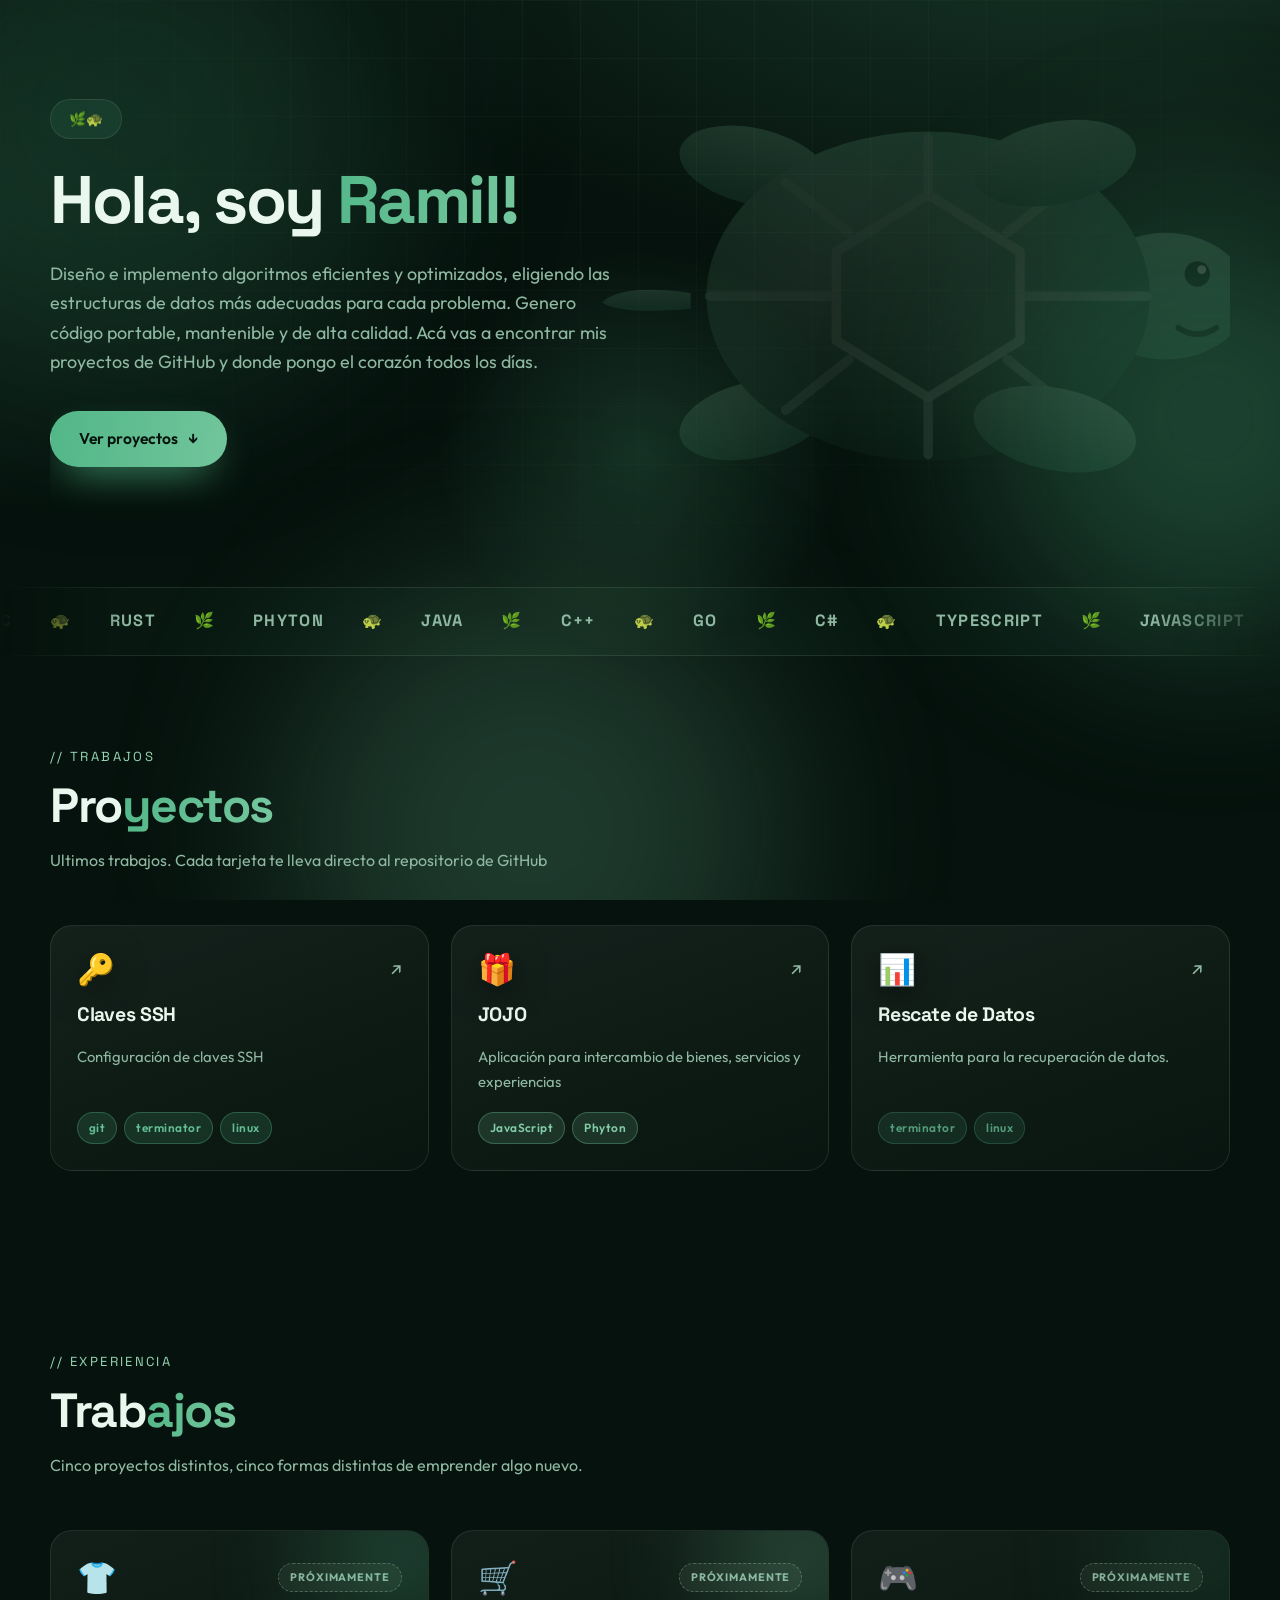
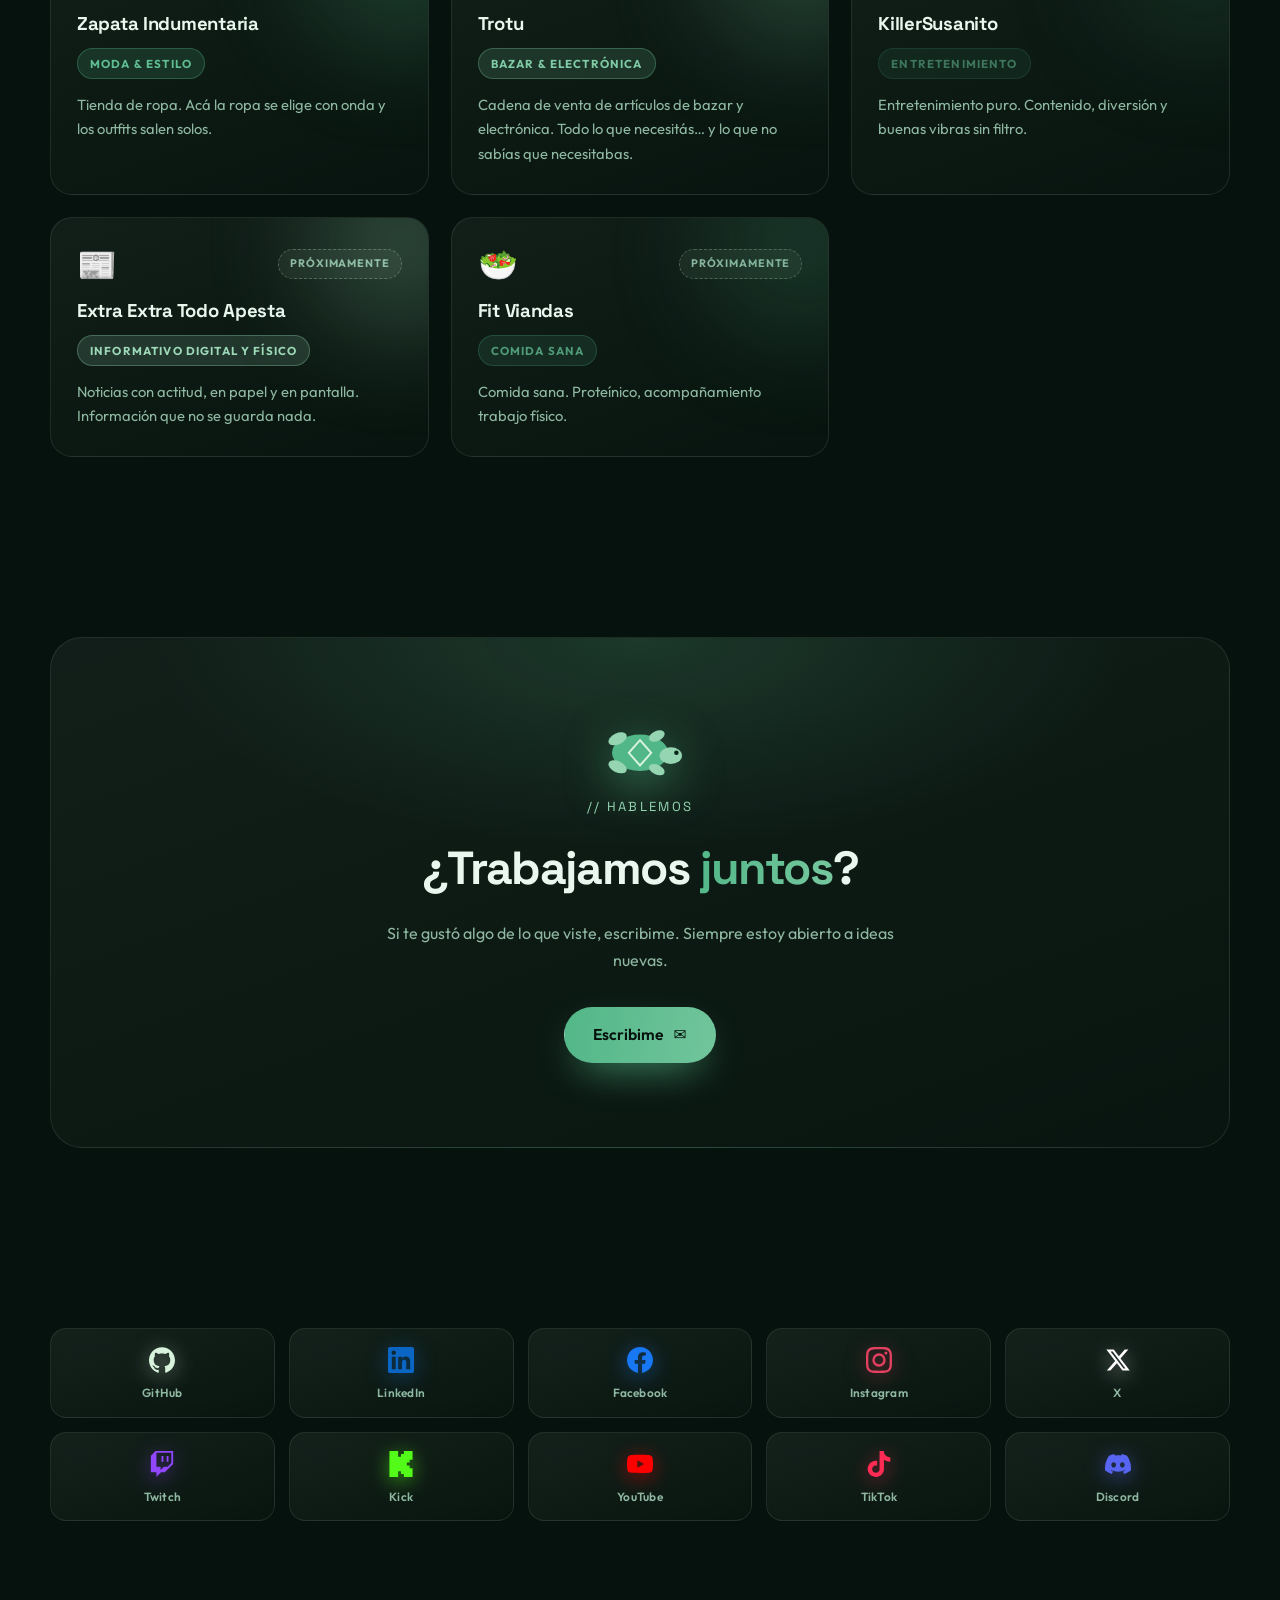
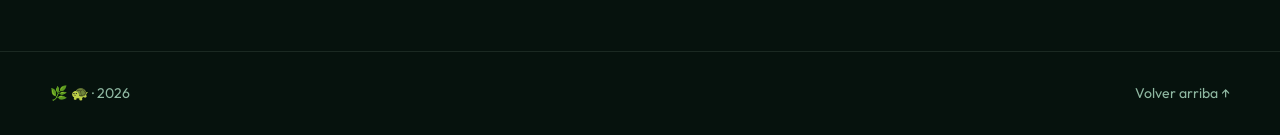
==== commit 7080aebc: ":) modificacion grafica web, agregado de links" ====
--- a/index.html
+++ b/index.html
@@ -1,417 +1,362 @@
-﻿<!DOCTYPE html>
+<!DOCTYPE html>
 <html lang="es">
-
 <head>
-
-    <meta charset="UTF-8">
-    <meta name="viewport" content="width=device-width, initial-scale=1.0">
-    <meta name="description" content="info">
-    <meta name="author" content="Ramil Zapata">
-    <link rel="shortcut icon" type="image/x-icons" href="assets/images/77_85219.ico">
-
-
-    <title>Ramil Zapata</title>
-
-    <!-- Web Fonts -->
-    <link href='https://fonts.googleapis.com/css?family=Roboto:400,300,500,700' rel='stylesheet' type='text/css'>
-    <!-- Bootstrap -->
-    <link href="assets/bootstrap/css/bootstrap.min.css" rel="stylesheet" media="screen">
-    <!-- Font Awesome CSS -->
-    <link href="assets/css/font-awesome.min.css" rel="stylesheet" media="screen">
-    <!-- Animate css -->
-    <link href="assets/css/animate.css" rel="stylesheet">
-    <!-- Magnific css -->
-    <link href="assets/css/magnific-popup.css" rel="stylesheet">
-    <!-- CSS -->
-    <link href="assets/css/style.css" rel="stylesheet" media="screen">
-    <link href="assets/css/responsive.css" rel="stylesheet">
-    <!-- Favicon -->
-    <link rel="icon" type="image/png" href="assets/images/ico/favicon.png">
-    <link rel="shortcut icon" href="assets/images/ico/favicon.png">
-    <link rel="apple-touch-icon-precomposed" sizes="144x144" href="assets/images/ico/apple-touch-icon-144-precomposed.png">
-    <link rel="apple-touch-icon-precomposed" sizes="114x114" href="assets/images/ico/apple-touch-icon-114-precomposed.png">
-    <link rel="apple-touch-icon-precomposed" sizes="72x72" href="assets/images/ico/apple-touch-icon-72-precomposed.png">
-    <link rel="apple-touch-icon-precomposed" href="assets/images/ico/apple-touch-icon-57-precomposed.png">
-
+<meta charset="UTF-8">
+<meta name="viewport" content="width=device-width, initial-scale=1">
+<title>Ramil · Portafolio</title>
+<meta name="description" content="Portafolio personal: proyectos de GitHub y trabajos.">
+
+<link rel="preconnect" href="https://fonts.googleapis.com">
+<link rel="preconnect" href="https://fonts.gstatic.com" crossorigin>
+<link href="https://fonts.googleapis.com/css2?family=Outfit:wght@300;400;600;800&family=Space+Grotesk:wght@400;700&display=swap" rel="stylesheet">
+
+<link rel="stylesheet" href="styles.css">
 </head>
-
 <body>
 
-
-    <!-- Home -->
-    <section id="inicio" class="tt-fullHeight" data-stellar-vertical-offset="50" data-stellar-background-ratio="0.2">
-        <div class="intro">
-            <div class="intro-sub">Hola!</div>
-            <h1 style="color:rgb(71, 7, 173)")>Ramil Zapata Lopez</h1>
-            <p> <span>19.10 27/08/2020</span></p>
-
-
-            <!-- Social -->
-            <div class="social-icons">
-                <ul class="list-inline">
-                    <li><a href="https://www.facebook.com/zapatalopezramil/"><i class="fa fa-facebook"></i></a></li>
-                    <li><a href="https://twitter.com/RamilZapata"><i class="fa fa-twitter"></i></a></li>
-                    <li><a href="https://www.instagram.com/ramil.zapata/"><i class="fa fa-instagram"></i></a></li>
-                    <li><a href="https://github.com/zapataramil"><i class="fa fa-github"></i></a></li>
-                    <li><a href="https://www.linkedin.com/in/zapatalopezramil"><i class="fa fa-linkedin"></i></a></li>
-                    <li><a href="https://api.whatsapp.com/send?phone=+5491136591340"><i class="fa fa-whatsapp"></i></a></li>
-
-                </ul>
-            </div>
+<div class="progress" id="progress" aria-hidden="true"></div>
+
+<div class="bg" aria-hidden="true">
+  <span class="blob b1"></span>
+  <span class="blob b2"></span>
+  <span class="blob b3"></span>
+</div>
+<div class="grid-overlay" aria-hidden="true"></div>
+
+<!-- Tortugas nadando de fondo -->
+<div class="turtles-bg" aria-hidden="true">
+  <svg class="turtle-swim ts1" viewBox="0 0 60 40">
+    <ellipse cx="30" cy="22" rx="20" ry="13" fill="#2d6a4f" opacity=".55"/>
+    <ellipse cx="52" cy="24" rx="8" ry="6" fill="#40916c" opacity=".55"/>
+    <circle cx="55" cy="22" r="1.4" fill="#0b2419" opacity=".55"/>
+    <ellipse cx="14" cy="12" rx="7" ry="4" transform="rotate(-25 14 12)" fill="#40916c" opacity=".55"/>
+    <ellipse cx="14" cy="32" rx="7" ry="4" transform="rotate(25 14 32)" fill="#40916c" opacity=".55"/>
+    <ellipse cx="42" cy="10" rx="6" ry="3.5" transform="rotate(-25 42 10)" fill="#40916c" opacity=".55"/>
+    <ellipse cx="42" cy="34" rx="6" ry="3.5" transform="rotate(25 42 34)" fill="#40916c" opacity=".55"/>
+    <polygon points="30,13 38,22 30,31 22,22" fill="none" stroke="#95d5b2" stroke-width="1.2" opacity=".55"/>
+  </svg>
+
+  <svg class="turtle-swim ts2" viewBox="0 0 60 40">
+    <ellipse cx="30" cy="22" rx="20" ry="13" fill="#2d6a4f" opacity=".45"/>
+    <ellipse cx="52" cy="24" rx="8" ry="6" fill="#40916c" opacity=".45"/>
+    <circle cx="55" cy="22" r="1.4" fill="#0b2419" opacity=".45"/>
+    <ellipse cx="14" cy="12" rx="7" ry="4" transform="rotate(-25 14 12)" fill="#40916c" opacity=".45"/>
+    <ellipse cx="14" cy="32" rx="7" ry="4" transform="rotate(25 14 32)" fill="#40916c" opacity=".45"/>
+    <ellipse cx="42" cy="10" rx="6" ry="3.5" transform="rotate(-25 42 10)" fill="#40916c" opacity=".45"/>
+    <ellipse cx="42" cy="34" rx="6" ry="3.5" transform="rotate(25 42 34)" fill="#40916c" opacity=".45"/>
+    <polygon points="30,13 38,22 30,31 22,22" fill="none" stroke="#95d5b2" stroke-width="1.2" opacity=".45"/>
+  </svg>
+
+  <svg class="turtle-swim ts3" viewBox="0 0 60 40">
+    <ellipse cx="30" cy="22" rx="20" ry="13" fill="#2d6a4f" opacity=".5"/>
+    <ellipse cx="52" cy="24" rx="8" ry="6" fill="#40916c" opacity=".5"/>
+    <circle cx="55" cy="22" r="1.4" fill="#0b2419" opacity=".5"/>
+    <ellipse cx="14" cy="12" rx="7" ry="4" transform="rotate(-25 14 12)" fill="#40916c" opacity=".5"/>
+    <ellipse cx="14" cy="32" rx="7" ry="4" transform="rotate(25 14 32)" fill="#40916c" opacity=".5"/>
+    <ellipse cx="42" cy="10" rx="6" ry="3.5" transform="rotate(-25 42 10)" fill="#40916c" opacity=".5"/>
+    <ellipse cx="42" cy="34" rx="6" ry="3.5" transform="rotate(25 42 34)" fill="#40916c" opacity=".5"/>
+    <polygon points="30,13 38,22 30,31 22,22" fill="none" stroke="#95d5b2" stroke-width="1.2" opacity=".5"/>
+  </svg>
+</div>
+
+<div class="cursor-glow" id="cursorGlow" aria-hidden="true"></div>
+
+<main>
+
+  <!-- ===================== HERO ===================== -->
+  <section class="hero container" id="inicio">
+
+    <!-- 🐢 TORTUGA GRANDE DE FONDO (traslúcida) -->
+    <div class="hero-turtle-bg" aria-hidden="true">
+      <svg class="hero-turtle" viewBox="0 0 240 170">
+        <defs>
+          <linearGradient id="shellGrad" x1="0" y1="0" x2="0" y2="1">
+            <stop offset="0" stop-color="#52b788"/>
+            <stop offset="1" stop-color="#1b4332"/>
+          </linearGradient>
+          <linearGradient id="skinGrad" x1="0" y1="0" x2="0" y2="1">
+            <stop offset="0" stop-color="#95d5b2"/>
+            <stop offset="1" stop-color="#40916c"/>
+          </linearGradient>
+          <radialGradient id="shellShine" cx="0.35" cy="0.3" r="0.7">
+            <stop offset="0" stop-color="#d8f3dc" stop-opacity=".55"/>
+            <stop offset="1" stop-color="#d8f3dc" stop-opacity="0"/>
+          </radialGradient>
+        </defs>
+
+        <ellipse cx="60" cy="125" rx="24" ry="12" transform="rotate(-25 60 125)" fill="url(#skinGrad)">
+          <animateTransform attributeName="transform" type="rotate"
+            values="-25 60 125;-12 60 125;-25 60 125" dur="3.2s" repeatCount="indefinite"/>
+        </ellipse>
+        <ellipse cx="60" cy="45" rx="24" ry="12" transform="rotate(25 60 45)" fill="url(#skinGrad)">
+          <animateTransform attributeName="transform" type="rotate"
+            values="25 60 45;12 60 45;25 60 45" dur="3.2s" repeatCount="indefinite"/>
+        </ellipse>
+
+        <path d="M 40 85 Q 18 82 12 88 Q 18 92 40 90 Z" fill="url(#skinGrad)"/>
+
+        <ellipse cx="190" cy="86" rx="26" ry="20" fill="url(#skinGrad)"/>
+        <circle cx="200" cy="79" r="4" fill="#0b2419"/>
+        <circle cx="201.4" cy="77.6" r="1.4" fill="#fff"/>
+        <path d="M 194 96 Q 200 100 206 96" stroke="#0b2419" stroke-width="1.8"
+              fill="none" stroke-linecap="round"/>
+
+        <ellipse cx="115" cy="86" rx="70" ry="52" fill="url(#shellGrad)"/>
+        <ellipse cx="115" cy="86" rx="70" ry="52" fill="url(#shellShine)"/>
+
+        <polygon points="115,54 144,72 144,100 115,118 86,100 86,72"
+                 fill="none" stroke="#b7e4c7" stroke-width="3" opacity=".9" stroke-linejoin="round"/>
+        <line x1="115" y1="36" x2="115" y2="54" stroke="#b7e4c7" stroke-width="3" opacity=".75" stroke-linecap="round"/>
+        <line x1="115" y1="118" x2="115" y2="136" stroke="#b7e4c7" stroke-width="3" opacity=".75" stroke-linecap="round"/>
+        <line x1="46" y1="86" x2="86" y2="86" stroke="#b7e4c7" stroke-width="3" opacity=".75" stroke-linecap="round"/>
+        <line x1="144" y1="86" x2="184" y2="86" stroke="#b7e4c7" stroke-width="3" opacity=".75" stroke-linecap="round"/>
+        <line x1="70" y1="50" x2="90" y2="66" stroke="#b7e4c7" stroke-width="3" opacity=".65" stroke-linecap="round"/>
+        <line x1="160" y1="50" x2="140" y2="66" stroke="#b7e4c7" stroke-width="3" opacity=".65" stroke-linecap="round"/>
+        <line x1="70" y1="122" x2="90" y2="106" stroke="#b7e4c7" stroke-width="3" opacity=".65" stroke-linecap="round"/>
+        <line x1="160" y1="122" x2="140" y2="106" stroke="#b7e4c7" stroke-width="3" opacity=".65" stroke-linecap="round"/>
+
+        <ellipse cx="155" cy="128" rx="26" ry="13" transform="rotate(25 155 128)" fill="url(#skinGrad)">
+          <animateTransform attributeName="transform" type="rotate"
+            values="25 155 128;10 155 128;25 155 128" dur="3.2s" repeatCount="indefinite"/>
+        </ellipse>
+        <ellipse cx="155" cy="44" rx="26" ry="13" transform="rotate(-25 155 44)" fill="url(#skinGrad)">
+          <animateTransform attributeName="transform" type="rotate"
+            values="-25 155 44;-10 155 44;-25 155 44" dur="3.2s" repeatCount="indefinite"/>
+        </ellipse>
+      </svg>
+
+      <span class="bubble bb1"></span>
+      <span class="bubble bb2"></span>
+      <span class="bubble bb3"></span>
+      <span class="bubble bb4"></span>
+    </div>
+
+    <!-- ✨ CONTENIDO ADELANTE -->
+    <div class="hero-content">
+
+      <div class="hero-text">
+        <span class="pill reveal">🌿🐢</span>
+
+        <h1 class="reveal">
+          Hola, soy<span class="grad"> Ramil!</span><br>
+        </h1>
+
+        <p class="hero-sub reveal">
+          Diseño e implemento algoritmos eficientes y optimizados, eligiendo las estructuras de datos más adecuadas para cada problema. Genero código portable, mantenible y de alta calidad. Acá vas a encontrar mis proyectos de GitHub
+          y donde pongo el corazón todos los días.
+        </p>
+
+        <div class="hero-actions reveal">
+          <a class="btn btn-primary" href="#proyectos">Ver proyectos <span aria-hidden="true">↓</span></a>
         </div>
-
-        <div class="mouse-icon">
-            <div class="wheel"></div>
-        </div>
-    </section>
-
-
-    <!-- Menu -->
-    <header class="header">
-        <nav class="navbar navbar-custom">
-            <div class="container">
-                <div class="navbar-header">
-                    <button type="button" class="navbar-toggle" data-toggle="collapse" data-target="#custom-collapse">
-						<span class="sr-only">Colapsar navegación</span>
-						<span class="icon-bar"></span>
-						<span class="icon-bar"></span>
-						<span class="icon-bar"></span>
-					</button>
-                   
-                </div>
-
-                <div class="collapse navbar-collapse" id="custom-collapse">
-                    <ul class="nav navbar-nav navbar-right">
-                        <li><a href="#inicio">Home</a></li>
-                        <li><a href="#sobre_mi">Sobre mi</a></li>
-                        <li><a href="#resume">Cronologia</a></li>
-                        <li><a href="#skills">Historia</a></li>
-                        <li><a href="#proyectos">Proyectos</a></li>
-                        <li><a href="#contacto">Contacto</a></li>
-                    </ul>
-                </div>
-            </div>
-        </nav>
-    </header>
-
-
-    <!-- Sobre mi -->
-    <section id="sobre_mi" class="about-section section-padding">
-        <div class="container">
-            <h2 class="section-title wow fadeInUp">Sobre mi</h2>
-
-            <div class="row">
-
-                <div class="col-md-4 col-md-push-8">
-                    <div class="biography">
-                        <div class="myphoto">
-                            <img src="assets/images/sobreNosotros.jpg" alt="Imágen de perfil">
-                        </div>
-                        <ul>
-                            <li><strong>Familia:</strong> Mamá, Papá, 2 hermanas, 1 hermanito</li>
-                            <li> Con nuestras perfecciones e imperfecciones juntos somos perfectos</li>
-                        </ul>
-                    </div>
-                </div>
-
-                <div class="col-md-8 col-md-pull-4">
-                    <div class="short-info wow fadeInUp">
-                        
-                        <p> Nací un 23 de febrero de 1993 en CABA Argentina. </p>
-                        <p>    Me formé en Wilde - Provincia de Buenos Aires - con bases en religión cristiana y estudios orientados al manejo de la información. </p>
-                    </div>
-
-                    <div class="short-info wow fadeInUp">
-                        <h3>Valores</h3>
-                        <p>
-<li>Amar a Dios por sobre todas las cosas, con todo mi corazón, toda mi alma, y toda mi mente.</li>
-<li>Amar a mi projimo como a mi mismo.</li>
- </p>
-
-                        
-                    </div>
-
-                    <div class="short-info wow fadeInUp">
-                        <h3>Estudios</h3>
-
-                            <li>2007-2010 Tecnico en informatica personal y profesional - EET N7 Avellaneda</li>
-                            <li>2016-2018 Ingles Senior 3 - AACI Retiro</li>
-                            <li>2011 -    Ingenieria en Informatica - FIUBA San Telmo</li>
-                           
-                    </div>
-
-                    <div class="short-info wow fadeInUp">
-                        <h3>Intereses</h3>
-
-                        <p>RELIGIOSOS </p>
-                        <li>Estudio de ramas religiosas tales como el cristianismo, hinduismo, budismo, islam, judaismo</li>                    
-                        <li>Historia de las creencias griegas de la antigua Grecia, antiguo Egipto, sumerios, vikingos y la relacion del cristianismo con las creencias de estas civilizaciones </li>  
-<p> </p> 
-                        <p>ACADEMICOS </p>
-                        <li>Trabajos en sistemas basados en UNIX, tales como Ubuntu, Debian, Fedora</li>                    
-                        <li>Trabajos en desarrollo de proyectos en plataformas como C, C++, JAVA, JAVASCRIPT, PHYTON, CSS, HTML</li>
-                        <li>Manejo de herramientas tales como el bash de linux, GITHUB, Eclipse </li>
-                        <li>Modelaje matematico a partir de patrones para resolucion de problemas y proyectos </li>
-                        <li>Nuevas areas de manejo de informacion, busqueda de algoritmos eficientes, abstraccion de diseños </li>
-                    <p> </p> 
-                        
-                        <p>POLITICOS </p>
-                        <li>Politicas monetarias, funcionamiento del BCRA </li>                    
-                        <li>Politicas fiscales, funcionamiento del ministerio de economia, AFIP </li> 
-                        <li>Relacion de las politicas economicas con el sistema bancario y financiero</li>                    
-                        <p> </p>
-   
-                        <p>OTROS </p>
-                        <li>Practicas de ajedrez (hace 18 años) </li> 
-                        <li>Practicas de boxeo (hace 8 años) </li>    
-                        <li>Lectura de novelas, divulgacion cientifica </li>
-                        <li>Gaming</li>    
-    
-
-                                           
-                        
-
-
-                    </div>
-
-                    <div class="download-button">
-                        <a class="btn btn-info btn-lg" href="#contacto"><i class="fa fa-paper-plane"></i>CONTACTO</a>
-                        <a class="btn btn-primary btn-lg" href="/assets/curriculumRZ.pdf"><i class="fa fa-download"></i>CURRICULUM VITAE</a>
-                    </div>
-                </div>
-
-
-            </div>
-        </div>
-    </section>
-
-
-    <!-- Video -->
-    <section id="video" class="video-section">
-        <div class="tf-bg-overlay">
-            <div class="container">
-                <div class="control">
-                    <div class="video-intro text-center">
-                        <button type="button" class="play-trigger" data-toggle="modal" data-target="#tour-video"><i class="fa fa-play"></i></button>
-                        <h3>Algo de música </h3>
-                    </div>
-
-                    <!-- Video Modal -->
-                    <div class="modal modal-video" id="tour-video">
-                        <div class="modal-dialog modal-lg">
-                            <div class="modal-content">
-                                <div class="modal-header">
-                                    <button type="button" class="close" data-dismiss="modal" aria-hidden="true">&times;</button>
-                                    <h4 class="modal-title">música</h4>
-                                </div>
-                                <div class="modal-body">
-                                    <div class="video-container">
-                                        <iframe width="1306" height="506" src="https://www.youtube.com/embed/5qap5aO4i9A" frameborder="0" allow="accelerometer; autoplay; encrypted-media; gyroscope; picture-in-picture" allowfullscreen></iframe>
-                                    </div>
-                                </div>
-                            </div>
-                        </div>
-                    </div>
-
-                </div>
-            </div>
-        </div>
-    </section>
-
-
-    <!-- Resume  -->
-    <section id="resume" class="resume-section section-padding">
-        <div class="container">
-            <h2 class="section-title wow fadeInUp">Cronologia</h2>
-
-            <!-- Educacion  -->
-            <div class="row">
-                <div class="col-md-12">
-                    <div class="resume-title">
-                        <h3>2020</h3>
-                    </div>
-                    <div class="resume">
-                        <ul class="timeline">
-
-                            <li class="timeline-inverted">
-                                <div class="posted-date">
-                                    <span class="month">27 agosto</span>
-                                </div>
-
-                                <div class="timeline-panel wow fadeInUp">
-                                    <div class="timeline-content">
-                                        <div class="timeline-heading">
-                                            <h3>Desarrollo pagina web</h3>
-                                            <span>Wilde, Bsas - 23.21 pm </span>
-                                        </div>
-
-                                        <div class="timeline-body">
-                                            <p> Finalizando mi primer prototipo de pagina web, falta conseguir un mejor dominio, intentar desarrollar mi primer servidor, y profundizar algunos aspectos de este contenido</p>
-                                        </div>
-                                    </div>
-                                </div>
-                            </li>
-
-                            <li>
-                                <div class="posted-date">
-                                    <span class="month">23 febrero</span>
-                                </div>
-
-                                <div class="timeline-panel wow fadeInUp">
-                                    <div class="timeline-content">
-                                        <div class="timeline-heading">
-                                            <h3>27 años</h3>
-                                            <span>Wilde, Bsas</span>
-                                        </div>
-
-                                       
-                                    </div>
-                                </div>
-                            </li>
-
-
-                        </ul>
-                    </div>
-                </div>
-            </div>
-
-            <!-- Experiencia  -->
-            <div class="row">
-                <div class="col-md-12">
-                    <div class="resume-title">
-                        <h3>1993</h3>
-                    </div>
-                    <div class="resume">
-                        <ul class="timeline">
-
-                            <li>
-                                <div class="posted-date">
-                                    <span class="month">23 febrero</span>
-                                </div>
-
-                                <div class="timeline-panel wow fadeInUp">
-                                    <div class="timeline-content">
-                                        <div class="timeline-heading">
-                                            <h3>Primer dia!</h3>
-                                            <span>CABA - 4.30 am</span>
-                                        </div>
-
-                                        <div class="timeline-body">
-                                            <p></p>
-                                        </div>
-                                    </div>
-                                </div>
-                            </li>
-
-                           
-                            
-                           
-
-                        </ul>
-                    </div>
-                </div>
-            </div>
-
-        </div>
-    </section>
-
-
-    <!-- Skills -->
-    <section id="skills" class="skills-section section-padding">
-        <div class="container">
-            <h2 class="section-title wow fadeInUp">Historia</h2>
-<p>Editing...</p>
-          
-
-        </div>
-    </section>
-
-
-    <!-- Proyectos -->
-    <section id="proyectos" class="works-section section-padding">
-        <div class="container">
-            <h2 class="section-title wow fadeInUp">Proyectos</h2>
-
-            <ul class="list-inline" id="filter">
-                <li><a class="active" data-group="all">Todos</a></li>
-                <li><a data-group="BBDD">editing..</a></li>
-                <li><a data-group="web">editing..</a></li>
-                <li><a data-group="IoT">editing..</a></li>
-                <li><a data-group="Varios">varios</a></li>
-            </ul>
-
-            
-        </div>
-    </section>
-
-
-
-    <!-- Contacto-->
-    <section id="contacto" class="contact-section section-padding">
-        <div class="container">
-            <h2 class="section-title wow fadeInUp">Contacto</h2>
-            <div class="contact-form">
-                <strong>Envíame un mensaje</strong>
-                <form name="contact-form" method="post" action="assets/php/sendemail.php">
-                    <div class="form-group">
-                        <label for="InputName1">Nombre</label>
-                        <input type="text" name="name" class="form-control" id="InputName1" required="">
-                    </div>
-                    <div class="form-group">
-                        <label for="InputEmail1">Email</label>
-                        <input type="email" name="email" class="form-control" id="InputEmail1" required="">
-                    </div>
-                    <div class="form-group">
-                        <label for="InputSubject">Asunto</label>
-                        <input type="text" name="subject" class="form-control" id="InputSubject">
-                    </div>
-                    <div class="form-group">
-                        <label for="InputTextarea">Mensaje</label>
-                        <textarea name="message" class="form-control" id="InputTextarea" rows="5" required=""></textarea>
-                    </div>
-
-                    <button type="submit" name="submit" class="btn btn-primary">Enviar mensaje</button>
-                </form>
-            </div>
-        </div>
-    </section>
-
-
-    <!-- Footer -->
-    <footer class="footer-wrapper">
-        <div class="container">
-            <div class="row">
-                <div class="col-md-12">
-                    <div class="copyright text-center">
-                        <p>&copy; Rami zapata 2020</p>
-                        <p>Icono de trotu en honor a mi fiel compañero</p>
-
-                    </div>
-                </div>
-            </div>
-        </div>
-    </footer>
-
-
-    <!-- Scroll-up -->
-    <div class="scroll-up">
-        <a href="#inicio"><i class="fa fa-angle-up"></i></a>
-    </div>
-
-    <!-- JS -->
-    <script src="assets/js/jquery.js"></script>
-    <script src="assets/bootstrap/js/bootstrap.min.js"></script>
-    <script src="assets/js/jquery.stellar.min.js"></script>
-    <script src="assets/js/jquery.sticky.js"></script>
-    <script src="assets/js/smoothscroll.js"></script>
-    <script src="assets/js/wow.min.js"></script>
-    <script src="assets/js/jquery.countTo.js"></script>
-    <script src="assets/js/jquery.inview.min.js"></script>
-    <script src="assets/js/jquery.easypiechart.js"></script>
-    <script src="assets/js/jquery.shuffle.min.js"></script>
-    <script src="assets/js/jquery.magnific-popup.min.js"></script>
-    <script src="assets/js/jquery.fitvids.js"></script>
-    <script src="assets/js/scripts.js"></script>
+      </div>
+
+    </div>
+  </section>
+
+  <!-- ===================== MARQUEE ===================== -->
+  <div class="marquee" aria-hidden="true">
+    <div class="marquee-track" id="marquee">
+      <span>C</span><span>🐢</span>
+      <span>Rust</span><span>🌿</span>
+      <span>Phyton</span><span>🐢</span>
+      <span>Java</span><span>🌿</span>
+      <span>C++</span><span>🐢</span>
+      <span>GO</span><span>🌿</span>
+      <span>C#</span><span>🐢</span>
+      <span>Typescript</span><span>🌿</span>
+      <span>JavaScript</span><span>🐢</span>
+      <span>React</span><span>🌿</span>
+      <span>Node</span><span>🐢</span>
+      <span>Git</span><span>🌿</span>
+    </div>
+  </div>
+
+  <!-- ===================== PROYECTOS ===================== -->
+  <section class="section container" id="proyectos">
+    <div class="section-head reveal">
+      <span class="kicker">// Trabajos</span>
+      <h2>Pro<span class="grad">yectos</span></h2>
+      <p>Ultimos trabajos. Cada tarjeta te lleva directo al repositorio de GitHub</p>
+    </div>
+
+    <div class="grid" id="grid-proyectos"></div>
+  </section>
+
+  <!-- ===================== EMPRESAS / TRABAJOS ===================== -->
+  <section class="section container" id="empresas">
+    <div class="section-head reveal">
+      <span class="kicker">// Experiencia</span>
+      <h2>Trab<span class="grad">ajos</span></h2>
+      <p>Cinco proyectos distintos, cinco formas distintas de emprender algo nuevo.</p>
+    </div>
+
+    <div class="grid grid-empresas">
+
+      <div class="reveal">
+        <a class="empresa" href="en-construccion.html?empresa=Zapata%20Indumentaria" style="--accent:#52b788">
+          <div class="empresa-head">
+            <span class="empresa-icon" aria-hidden="true">👕</span>
+            <span class="empresa-badge">Próximamente</span>
+          </div>
+          <h3>Zapata Indumentaria</h3>
+          <span class="empresa-tag">Moda &amp; Estilo</span>
+          <p>Tienda de ropa. Acá la ropa se elige con onda y los outfits salen solos.</p>
+        </a>
+      </div>
+
+      <div class="reveal">
+        <a class="empresa" href="en-construccion.html?empresa=Trotu" style="--accent:#74c69d">
+          <div class="empresa-head">
+            <span class="empresa-icon" aria-hidden="true">🛒</span>
+            <span class="empresa-badge">Próximamente</span>
+          </div>
+          <h3>Trotu</h3>
+          <span class="empresa-tag">Bazar &amp; Electrónica</span>
+          <p>Cadena de venta de artículos de bazar y electrónica. Todo lo que necesitás… y lo que no sabías que necesitabas.</p>
+        </a>
+      </div>
+
+      <div class="reveal">
+        <a class="empresa" href="en-construccion.html?empresa=KillerSusanito" style="--accent:#2d6a4f">
+          <div class="empresa-head">
+            <span class="empresa-icon" aria-hidden="true">🎮</span>
+            <span class="empresa-badge">Próximamente</span>
+          </div>
+          <h3>KillerSusanito</h3>
+          <span class="empresa-tag">Entretenimiento</span>
+          <p>Entretenimiento puro. Contenido, diversión y buenas vibras sin filtro.</p>
+        </a>
+      </div>
+
+      <div class="reveal">
+        <a class="empresa" href="en-construccion.html?empresa=Extra%20Extra%20Todo%20Apesta" style="--accent:#95d5b2">
+          <div class="empresa-head">
+            <span class="empresa-icon" aria-hidden="true">📰</span>
+            <span class="empresa-badge">Próximamente</span>
+          </div>
+          <h3>Extra Extra Todo Apesta</h3>
+          <span class="empresa-tag">Informativo digital y físico</span>
+          <p>Noticias con actitud, en papel y en pantalla. Información que no se guarda nada.</p>
+        </a>
+      </div>
+
+      <div class="reveal">
+        <a class="empresa" href="en-construccion.html?empresa=Fit%20Viandas" style="--accent:#40916c">
+          <div class="empresa-head">
+            <span class="empresa-icon" aria-hidden="true">🥗</span>
+            <span class="empresa-badge">Próximamente</span>
+          </div>
+          <h3>Fit Viandas</h3>
+          <span class="empresa-tag">Comida Sana</span>
+          <p>Comida sana. Proteínico, acompañamiento trabajo físico.</p>
+        </a>
+      </div>
+
+    </div>
+  </section>
+
+  <!-- ===================== CONTACTO ===================== -->
+  <section class="section container" id="contacto">
+    <div class="contacto reveal">
+      <svg viewBox="0 0 60 40" class="contacto-turtle" aria-hidden="true">
+        <ellipse cx="30" cy="22" rx="20" ry="13" fill="#52b788"/>
+        <ellipse cx="52" cy="24" rx="8" ry="6" fill="#95d5b2"/>
+        <circle cx="56" cy="22" r="1.6" fill="#0b2419"/>
+        <ellipse cx="14" cy="12" rx="7" ry="4" transform="rotate(-25 14 12)" fill="#95d5b2"/>
+        <ellipse cx="14" cy="32" rx="7" ry="4" transform="rotate(25 14 32)" fill="#95d5b2"/>
+        <ellipse cx="42" cy="10" rx="6" ry="3.5" transform="rotate(-25 42 10)" fill="#95d5b2"/>
+        <ellipse cx="42" cy="34" rx="6" ry="3.5" transform="rotate(25 42 34)" fill="#95d5b2"/>
+        <polygon points="30,13 38,22 30,31 22,22" fill="none" stroke="#d8f3dc" stroke-width="1.4"/>
+      </svg>
+      <span class="kicker">// Hablemos</span>
+      <h2>¿Trabajamos <span class="grad">juntos</span>?</h2>
+      <p>Si te gustó algo de lo que viste, escribime. Siempre estoy abierto a ideas nuevas.</p>
+      <div class="hero-actions">
+        <a class="btn btn-primary" href="mailto:rzapata@fi.uba.ar">Escribime <span aria-hidden="true">✉</span></a>
+      </div>
+    </div>
+  </section>
+
+  <!-- ===================== REDES SOCIALES ===================== -->
+  <section class="section container">
+    <div class="social-section reveal">
+
+      <div class="social-grid">
+
+        <a class="social-card" href="https://github.com/zapataramil" target="_blank" rel="noopener noreferrer"
+           style="--brand:#d8f3dc" aria-label="GitHub">
+          <svg viewBox="0 0 24 24" aria-hidden="true"><path d="M12 .297c-6.63 0-12 5.373-12 12 0 5.303 3.438 9.8 8.205 11.385.6.113.82-.258.82-.577 0-.285-.01-1.04-.015-2.04-3.338.724-4.042-1.61-4.042-1.61C4.422 18.07 3.633 17.7 3.633 17.7c-1.087-.744.084-.729.084-.729 1.205.084 1.838 1.236 1.838 1.236 1.07 1.835 2.809 1.305 3.495.998.108-.776.417-1.305.76-1.605-2.665-.3-5.466-1.332-5.466-5.93 0-1.31.465-2.38 1.235-3.22-.135-.303-.54-1.523.105-3.176 0 0 1.005-.322 3.3 1.23.96-.267 1.98-.399 3-.405 1.02.006 2.04.138 3 .405 2.28-1.552 3.285-1.23 3.285-1.23.645 1.653.24 2.873.12 3.176.765.84 1.23 1.91 1.23 3.22 0 4.61-2.805 5.625-5.475 5.92.42.36.81 1.096.81 2.22 0 1.606-.015 2.896-.015 3.286 0 .315.21.69.825.57C20.565 22.092 24 17.592 24 12.297c0-6.627-5.373-12-12-12"/></svg>
+          <span>GitHub</span>
+        </a>
+
+        <a class="social-card" href="https://www.linkedin.com/in/zapatalopezramil" target="_blank" rel="noopener noreferrer"
+           style="--brand:#0A66C2" aria-label="LinkedIn">
+          <svg viewBox="0 0 24 24" aria-hidden="true"><path d="M20.447 20.452h-3.554v-5.569c0-1.328-.027-3.037-1.852-3.037-1.853 0-2.136 1.445-2.136 2.939v5.667H9.351V9h3.414v1.561h.046c.477-.9 1.637-1.85 3.37-1.85 3.601 0 4.267 2.37 4.267 5.455v6.286zM5.337 7.433c-1.144 0-2.063-.926-2.063-2.065 0-1.138.92-2.063 2.063-2.063 1.14 0 2.064.925 2.064 2.063 0 1.139-.925 2.065-2.064 2.065zm1.782 13.019H3.555V9h3.564v11.452zM22.225 0H1.771C.792 0 0 .774 0 1.729v20.542C0 23.227.792 24 1.771 24h20.451C23.2 24 24 23.227 24 22.271V1.729C24 .774 23.2 0 22.222 0h.003z"/></svg>
+          <span>LinkedIn</span>
+        </a>
+
+        <a class="social-card" href="https://www.facebook.com/zzapataramil" target="_blank" rel="noopener noreferrer"
+           style="--brand:#1877F2" aria-label="Facebook">
+          <svg viewBox="0 0 24 24" aria-hidden="true"><path d="M24 12.073c0-6.627-5.373-12-12-12s-12 5.373-12 12c0 5.99 4.388 10.954 10.125 11.854v-8.385H7.078v-3.47h3.047V9.43c0-3.007 1.792-4.669 4.533-4.669 1.312 0 2.686.235 2.686.235v2.953H15.83c-1.491 0-1.956.925-1.956 1.874v2.25h3.328l-.532 3.47h-2.796v8.385C19.612 23.027 24 18.062 24 12.073z"/></svg>
+          <span>Facebook</span>
+        </a>
+
+        <a class="social-card" href="https://www.instagram.com/ramil.zapata/" target="_blank" rel="noopener noreferrer"
+           style="--brand:#E4405F" aria-label="Instagram">
+          <svg viewBox="0 0 24 24" aria-hidden="true"><path d="M12 2.163c3.204 0 3.584.012 4.85.07 3.252.148 4.771 1.691 4.919 4.919.058 1.265.069 1.645.069 4.849 0 3.205-.012 3.584-.069 4.849-.149 3.225-1.664 4.771-4.919 4.919-1.266.058-1.644.07-4.85.07-3.204 0-3.584-.012-4.849-.07-3.26-.149-4.771-1.699-4.919-4.92-.058-1.265-.07-1.644-.07-4.849 0-3.204.013-3.583.07-4.849.149-3.227 1.664-4.771 4.919-4.919 1.266-.057 1.645-.069 4.849-.069zM12 0C8.741 0 8.333.014 7.053.072 2.695.272.273 2.69.073 7.052.014 8.333 0 8.741 0 12c0 3.259.014 3.668.072 4.948.2 4.358 2.618 6.78 6.98 6.98C8.333 23.986 8.741 24 12 24c3.259 0 3.668-.014 4.948-.072 4.354-.2 6.782-2.618 6.979-6.98.059-1.28.073-1.689.073-4.948 0-3.259-.014-3.667-.072-4.947-.196-4.354-2.617-6.78-6.979-6.98C15.668.014 15.259 0 12 0zm0 5.838a6.162 6.162 0 100 12.324 6.162 6.162 0 000-12.324zM12 16a4 4 0 110-8 4 4 0 010 8zm6.406-11.845a1.44 1.44 0 100 2.881 1.44 1.44 0 000-2.881z"/></svg>
+          <span>Instagram</span>
+        </a>
+
+        <a class="social-card" href="https://x.com/ramilzapata" target="_blank" rel="noopener noreferrer"
+           style="--brand:#ffffff" aria-label="X">
+          <svg viewBox="0 0 24 24" aria-hidden="true"><path d="M18.244 2.25h3.308l-7.227 8.26 8.502 11.24H16.17l-5.214-6.817L4.99 21.75H1.68l7.73-8.835L1.254 2.25H8.08l4.713 6.231zm-1.161 17.52h1.833L7.084 4.126H5.117z"/></svg>
+          <span>X</span>
+        </a>
+
+        <a class="social-card" href="https://www.twitch.tv/ramilzapata" target="_blank" rel="noopener noreferrer"
+           style="--brand:#9146FF" aria-label="Twitch">
+          <svg viewBox="0 0 24 24" aria-hidden="true"><path d="M11.571 4.714h1.715v5.143H11.57zm4.715 0H18v5.143h-1.714zM6 0L1.714 4.286v15.428h5.143V24l4.286-4.286h3.428L22.286 12V0zm14.571 11.143l-3.428 3.428h-3.429l-3 3v-3H6.857V1.714h13.714Z"/></svg>
+          <span>Twitch</span>
+        </a>
+
+        <a class="social-card" href="https://kick.com/ramilzapata7" target="_blank" rel="noopener noreferrer"
+           style="--brand:#53FC18" aria-label="Kick">
+          <svg viewBox="0 0 24 24" aria-hidden="true"><path d="M1.333 0h8v5.333H12V2.667h2.667V0h8v8H20v2.667h-2.667v2.666H20V16h2.667v8h-8v-2.667H12v-2.666H9.333V24h-8Z"/></svg>
+          <span>Kick</span>
+        </a>
+
+        <a class="social-card" href="https://www.youtube.com/@ramilzapata7" target="_blank" rel="noopener noreferrer"
+           style="--brand:#FF0000" aria-label="YouTube">
+          <svg viewBox="0 0 24 24" aria-hidden="true"><path d="M23.498 6.186a3.016 3.016 0 0 0-2.122-2.136C19.505 3.545 12 3.545 12 3.545s-7.505 0-9.377.505A3.017 3.017 0 0 0 .502 6.186C0 8.07 0 12 0 12s0 3.93.502 5.814a3.016 3.016 0 0 0 2.122 2.136c1.871.505 9.376.505 9.376.505s7.505 0 9.377-.505a3.015 3.015 0 0 0 2.122-2.136C24 15.93 24 12 24 12s0-3.93-.502-5.814zM9.545 15.568V8.432L15.818 12l-6.273 3.568z"/></svg>
+          <span>YouTube</span>
+        </a>
+
+        <a class="social-card" href="https://www.tiktok.com/@ramilzapata7" target="_blank" rel="noopener noreferrer"
+           style="--brand:#FE2C55" aria-label="TikTok">
+          <svg viewBox="0 0 24 24" aria-hidden="true"><path d="M12.525.02c1.31-.02 2.61-.01 3.91-.02.08 1.53.63 3.09 1.75 4.17 1.12 1.11 2.7 1.62 4.24 1.79v4.03c-1.44-.05-2.89-.35-4.2-.97-.57-.26-1.1-.59-1.62-.93-.01 2.92.01 5.84-.02 8.75-.08 1.4-.54 2.79-1.35 3.94-1.31 1.92-3.58 3.17-5.91 3.21-1.43.08-2.86-.31-4.08-1.03-2.02-1.19-3.44-3.37-3.65-5.71-.02-.5-.03-1-.01-1.49.18-1.9 1.12-3.72 2.58-4.96 1.66-1.44 3.98-2.13 6.15-1.72.02 1.48-.04 2.96-.04 4.44-.99-.32-2.15-.23-3.02.37-.63.41-1.11 1.04-1.36 1.75-.21.51-.15 1.07-.14 1.61.24 1.64 1.82 3.02 3.5 2.87 1.12-.01 2.19-.66 2.77-1.61.19-.33.4-.67.41-1.06.1-1.79.06-3.57.07-5.36.01-4.03-.01-8.05.02-12.07z"/></svg>
+          <span>TikTok</span>
+        </a>
+
+        <a class="social-card" href="https://discord.gg/w8Fs36R8W" target="_blank" rel="noopener noreferrer"
+           style="--brand:#5865F2" aria-label="Discord">
+          <svg viewBox="0 0 24 24" aria-hidden="true"><path d="M20.317 4.3698a19.7913 19.7913 0 00-4.8851-1.5152.0741.0741 0 00-.0785.0371c-.211.3753-.4447.8648-.6083 1.2495-1.8447-.2762-3.68-.2762-5.4868 0-.1636-.3933-.4058-.8742-.6177-1.2495a.077.077 0 00-.0785-.037 19.7363 19.7363 0 00-4.8852 1.515.0699.0699 0 00-.0321.0277C.5334 9.0458-.319 13.5799.0992 18.0578a.0824.0824 0 00.0312.0561c2.0528 1.5076 4.0413 2.4228 5.9929 3.0294a.0777.0777 0 00.0842-.0276c.4616-.6304.8731-1.2952 1.226-1.9942a.076.076 0 00-.0416-.1057c-.6528-.2476-1.2743-.5495-1.8722-.8923a.077.077 0 01-.0076-.1277c.1258-.0943.2517-.1923.3718-.2914a.0743.0743 0 01.0776-.0105c3.9278 1.7933 8.18 1.7933 12.0614 0a.0739.0739 0 01.0785.0095c.1202.099.246.1981.3728.2924a.077.077 0 01-.0066.1276 12.2986 12.2986 0 01-1.873.8914.0766.0766 0 00-.0407.1067c.3604.698.7719 1.3628 1.225 1.9932a.076.076 0 00.0842.0286c1.961-.6067 3.9495-1.5219 6.0023-3.0294a.077.077 0 00.0313-.0552c.5004-5.177-.8382-9.6739-3.5485-13.6604a.061.061 0 00-.0312-.0286zM8.02 15.3312c-1.1825 0-2.1569-1.0857-2.1569-2.419 0-1.3332.9555-2.4189 2.157-2.4189 1.2108 0 2.1757 1.0952 2.1568 2.419 0 1.3332-.9555 2.4189-2.1569 2.4189zm7.9748 0c-1.1825 0-2.1569-1.0857-2.1569-2.419 0-1.3332.9554-2.4189 2.1569-2.4189 1.2108 0 2.1757 1.0952 2.1568 2.419 0 1.3332-.946 2.4189-2.1568 2.4189Z"/></svg>
+          <span>Discord</span>
+        </a>
+
+      </div>
+    </div>
+  </section>
+
+</main>
+
+<footer>
+  <div class="container footer-inner">
+    <p><span aria-hidden="true">🌿</span> <span aria-hidden="true">🐢</span> · <span id="year"></span></p>
+    <a href="#inicio">Volver arriba ↑</a>
+  </div>
+</footer>
+
+<script src="script.js"></script>
 </body>
-
-</html>
+</html>
--- a/styles.css
+++ b/styles.css
@@ -0,0 +1,1004 @@
+/* =========================================================
+   1. RESET Y VARIABLES
+   ========================================================= */
+*, *::before, *::after { box-sizing: border-box; }
+* { margin: 0; padding: 0; }
+
+:root {
+  --bg: #06120d;
+  --stroke: rgba(216, 243, 220, .10);
+  --txt: #e9f7ee;
+  --muted: #8fb8a2;
+
+  --c1: #52b788;
+  --c2: #95d5b2;
+  --c3: #74c69d;
+  --c4: #b7e4c7;
+  --c5: #d8f3dc;
+
+  --radius: 22px;
+  --font: 'Outfit', system-ui, -apple-system, Segoe UI, sans-serif;
+  --display: 'Space Grotesk', var(--font);
+}
+
+html {
+  scroll-behavior: smooth;
+  scroll-padding-top: 20px;
+}
+
+body {
+  font-family: var(--font);
+  background: var(--bg);
+  color: var(--txt);
+  line-height: 1.65;
+  overflow-x: hidden;
+  -webkit-font-smoothing: antialiased;
+}
+
+a { color: inherit; text-decoration: none; }
+img, svg { display: block; max-width: 100%; }
+
+::selection { background: var(--c1); color: #06120d; }
+
+:focus-visible {
+  outline: 2px solid var(--c2);
+  outline-offset: 3px;
+  border-radius: 6px;
+}
+
+::-webkit-scrollbar { width: 10px; }
+::-webkit-scrollbar-track { background: #06120d; }
+::-webkit-scrollbar-thumb {
+  background: linear-gradient(var(--c1), var(--c2));
+  border-radius: 99px;
+}
+
+/* =========================================================
+   2. FONDO ANIMADO
+   ========================================================= */
+.bg {
+  position: fixed;
+  inset: 0;
+  z-index: -3;
+  overflow: hidden;
+  background:
+    radial-gradient(1200px 620px at 82% -12%, rgba(82, 183, 136, .22), transparent 62%),
+    radial-gradient(900px 520px at -5% 22%, rgba(45, 106, 79, .28), transparent 62%),
+    var(--bg);
+}
+
+.blob {
+  position: absolute;
+  border-radius: 50%;
+  filter: blur(95px);
+  opacity: .42;
+  will-change: transform;
+}
+
+.b1 { width: 520px; height: 520px; background: #1b4332; top: -150px; left: -130px; animation: blobFloat 22s ease-in-out infinite; }
+.b2 { width: 440px; height: 440px; background: #52b788; top: 22%; right: -150px; opacity: .3; animation: blobFloat 28s ease-in-out infinite reverse; }
+.b3 { width: 500px; height: 500px; background: #74c69d; bottom: -180px; left: 22%; opacity: .22; animation: blobFloat 34s ease-in-out infinite; }
+
+@keyframes blobFloat {
+  0%, 100% { transform: translate(0, 0) scale(1); }
+  33%      { transform: translate(70px, -50px) scale(1.13); }
+  66%      { transform: translate(-50px, 60px) scale(.9); }
+}
+
+.grid-overlay {
+  position: fixed;
+  inset: 0;
+  z-index: -2;
+  pointer-events: none;
+  background-image:
+    linear-gradient(rgba(216, 243, 220, .04) 1px, transparent 1px),
+    linear-gradient(90deg, rgba(216, 243, 220, .04) 1px, transparent 1px);
+  background-size: 58px 58px;
+  -webkit-mask-image: radial-gradient(circle at 50% 0%, #000 0%, transparent 72%);
+  mask-image: radial-gradient(circle at 50% 0%, #000 0%, transparent 72%);
+}
+
+/* =========================================================
+   3. TORTUGAS NADANDO DE FONDO
+   ========================================================= */
+.turtles-bg {
+  position: fixed;
+  inset: 0;
+  z-index: -1;
+  pointer-events: none;
+  overflow: hidden;
+}
+
+.turtle-swim {
+  position: absolute;
+  width: 90px;
+  height: auto;
+  filter: blur(.3px);
+  will-change: transform;
+}
+
+.ts1 { top: 18%; left: -140px; animation: swim1 38s linear infinite; }
+.ts2 { top: 62%; left: -160px; width: 70px; animation: swim2 52s linear infinite; animation-delay: -12s; }
+.ts3 { top: 40%; left: -180px; width: 110px; animation: swim3 65s linear infinite; animation-delay: -30s; }
+
+@keyframes swim1 {
+  0%   { transform: translateX(0) translateY(0) rotate(-2deg); opacity: 0; }
+  10%  { opacity: .5; }
+  50%  { transform: translateX(60vw) translateY(-30px) rotate(2deg); }
+  90%  { opacity: .5; }
+  100% { transform: translateX(120vw) translateY(10px) rotate(-2deg); opacity: 0; }
+}
+@keyframes swim2 {
+  0%   { transform: translateX(0) translateY(0) scaleX(-1); opacity: 0; }
+  10%  { opacity: .4; }
+  50%  { transform: translateX(60vw) translateY(40px) scaleX(-1); }
+  90%  { opacity: .4; }
+  100% { transform: translateX(120vw) translateY(-20px) scaleX(-1); opacity: 0; }
+}
+@keyframes swim3 {
+  0%   { transform: translateX(0) translateY(0); opacity: 0; }
+  10%  { opacity: .35; }
+  50%  { transform: translateX(60vw) translateY(-50px); }
+  90%  { opacity: .35; }
+  100% { transform: translateX(120vw) translateY(20px); opacity: 0; }
+}
+
+.cursor-glow {
+  position: fixed;
+  left: 0; top: 0;
+  width: 440px; height: 440px;
+  border-radius: 50%;
+  pointer-events: none;
+  z-index: 0;
+  mix-blend-mode: screen;
+  background: radial-gradient(circle, rgba(82, 183, 136, .18), transparent 65%);
+  transform: translate(-50%, -50%);
+  will-change: transform;
+}
+
+@media (hover: none) {
+  .cursor-glow { display: none; }
+}
+
+/* =========================================================
+   4. UTILIDADES
+   ========================================================= */
+.container { width: min(1180px, 100% - 48px); margin-inline: auto; }
+
+.grad {
+  background: linear-gradient(100deg, var(--c1), var(--c3) 45%, var(--c2));
+  background-size: 220% 100%;
+  -webkit-background-clip: text;
+  background-clip: text;
+  color: transparent;
+  animation: gradShift 9s ease infinite;
+}
+
+@keyframes gradShift {
+  0%, 100% { background-position: 0% 50%; }
+  50%      { background-position: 100% 50%; }
+}
+
+.progress {
+  position: fixed;
+  top: 0; left: 0;
+  height: 3px;
+  width: 0;
+  z-index: 200;
+  background: linear-gradient(90deg, var(--c1), var(--c2), var(--c4));
+  box-shadow: 0 0 16px rgba(82, 183, 136, .9);
+  transition: width .1s linear;
+}
+
+.reveal {
+  opacity: 0;
+  transform: translateY(34px);
+  transition: opacity .8s cubic-bezier(.2, .75, .25, 1),
+              transform .8s cubic-bezier(.2, .75, .25, 1);
+}
+.reveal.in { opacity: 1; transform: none; }
+
+/* =========================================================
+   5. HERO
+   ========================================================= */
+.hero {
+  position: relative;
+  padding: clamp(70px, 11vh, 130px) 0 clamp(60px, 8vh, 100px);
+  overflow: hidden;
+}
+
+.hero-turtle-bg {
+  position: absolute;
+  top: 50%;
+  right: -8%;
+  transform: translateY(-50%);
+  width: min(760px, 78%);
+  opacity: .14;
+  pointer-events: none;
+  z-index: 0;
+  animation: turtleFloat 7s ease-in-out infinite;
+  filter: blur(.4px);
+}
+
+.hero-turtle {
+  width: 100%;
+  height: auto;
+}
+
+@keyframes turtleFloat {
+  0%, 100% { transform: translateY(0) rotate(-1deg); }
+  50%      { transform: translateY(-18px) rotate(1.5deg); }
+}
+
+.bubble {
+  position: absolute;
+  border-radius: 50%;
+  background: radial-gradient(circle at 30% 30%, rgba(216, 243, 220, .9), rgba(82, 183, 136, .3) 60%, transparent 75%);
+  border: 1px solid rgba(216, 243, 220, .35);
+  opacity: 0;
+  animation: bubbleRise 6s ease-in infinite;
+}
+
+.bb1 { width: 16px; height: 16px; left: 8%; bottom: 18%; animation-delay: 0s; }
+.bb2 { width: 10px; height: 10px; left: 22%; bottom: 30%; animation-delay: 1.2s; }
+.bb3 { width: 20px; height: 20px; right: 20%; bottom: 22%; animation-delay: 2.4s; }
+.bb4 { width: 9px;  height: 9px;  right: 34%; bottom: 40%; animation-delay: 3.6s; }
+
+@keyframes bubbleRise {
+  0%   { transform: translateY(0) scale(.6); opacity: 0; }
+  20%  { opacity: .9; }
+  100% { transform: translateY(-260px) scale(1.2); opacity: 0; }
+}
+
+.hero-content {
+  position: relative;
+  z-index: 1;
+  display: flex;
+  flex-direction: column;
+  gap: 60px;
+}
+
+.hero-text { max-width: 680px; }
+
+.pill {
+  display: inline-block;
+  font-size: .85rem;
+  font-weight: 600;
+  padding: 8px 18px;
+  border-radius: 99px;
+  border: 1px solid var(--stroke);
+  background: rgba(82, 183, 136, .10);
+  color: var(--c4);
+  margin-bottom: 26px;
+  animation: pulsePill 3.2s ease-in-out infinite;
+}
+
+@keyframes pulsePill {
+  0%, 100% { box-shadow: 0 0 0 0 rgba(82, 183, 136, .40); }
+  50%      { box-shadow: 0 0 0 12px rgba(82, 183, 136, 0); }
+}
+
+.hero h1 {
+  font-family: var(--display);
+  font-size: clamp(2.1rem, 5.6vw, 4.2rem);
+  line-height: 1.06;
+  letter-spacing: -.035em;
+  font-weight: 700;
+  margin-bottom: 22px;
+}
+
+.typed-wrap { white-space: nowrap; }
+
+#typed {
+  background: linear-gradient(100deg, var(--c2), var(--c4));
+  -webkit-background-clip: text;
+  background-clip: text;
+  color: transparent;
+}
+
+.caret {
+  display: inline-block;
+  width: 3px;
+  height: .9em;
+  margin-left: 6px;
+  vertical-align: -.08em;
+  border-radius: 2px;
+  background: var(--c1);
+  animation: blink 1s steps(2) infinite;
+}
+
+@keyframes blink { 50% { opacity: 0; } }
+
+.hero-sub {
+  max-width: 560px;
+  font-size: clamp(1rem, 1.6vw, 1.12rem);
+  color: var(--muted);
+  margin-bottom: 34px;
+}
+
+.hero-actions {
+  display: flex;
+  flex-wrap: wrap;
+  gap: 14px;
+  margin-bottom: 48px;
+}
+
+.btn {
+  display: inline-flex;
+  align-items: center;
+  gap: 10px;
+  font-family: var(--font);
+  font-size: .98rem;
+  font-weight: 600;
+  padding: 14px 28px;
+  border-radius: 99px;
+  border: 1px solid transparent;
+  cursor: pointer;
+  transition: transform .25s cubic-bezier(.2, .8, .2, 1),
+              box-shadow .3s, background .3s, border-color .3s;
+}
+
+.btn-primary {
+  color: #06120d;
+  background: linear-gradient(100deg, var(--c1), var(--c3) 55%, var(--c2));
+  background-size: 200% 100%;
+  box-shadow: 0 16px 40px -16px var(--c1);
+}
+.btn-primary:hover {
+  transform: translateY(-3px) scale(1.02);
+  background-position: 100% 50%;
+  box-shadow: 0 22px 55px -18px var(--c2);
+}
+.btn-primary span { transition: transform .3s; }
+.btn-primary:hover span { transform: translateY(3px); }
+
+.btn-ghost {
+  color: var(--txt);
+  border-color: var(--stroke);
+  background: rgba(216, 243, 220, .05);
+}
+.btn-ghost:hover {
+  transform: translateY(-3px);
+  border-color: var(--c2);
+  background: rgba(149, 213, 178, .12);
+  box-shadow: 0 18px 40px -20px var(--c2);
+}
+
+.hero-stats {
+  display: flex;
+  flex-wrap: wrap;
+  gap: 42px;
+}
+
+.stat {
+  display: flex;
+  flex-direction: column;
+  line-height: 1.2;
+}
+.stat strong {
+  font-family: var(--display);
+  font-size: clamp(1.7rem, 3.4vw, 2.4rem);
+  font-weight: 700;
+  background: linear-gradient(100deg, var(--c2), var(--c1));
+  -webkit-background-clip: text;
+  background-clip: text;
+  color: transparent;
+}
+.stat span {
+  font-size: .82rem;
+  letter-spacing: .14em;
+  text-transform: uppercase;
+  color: var(--muted);
+}
+
+/* =========================================================
+   6. REDES SOCIALES
+   ========================================================= */
+.social-section { position: relative; }
+
+.social-title {
+  font-family: var(--display);
+  font-size: clamp(1.4rem, 2.8vw, 2rem);
+  letter-spacing: -.025em;
+  margin-bottom: 24px;
+}
+
+.social-grid {
+  display: grid;
+  grid-template-columns: repeat(5, minmax(0, 1fr));
+  gap: 14px;
+}
+
+.social-card {
+  position: relative;
+  display: flex;
+  flex-direction: column;
+  align-items: center;
+  justify-content: center;
+  gap: 10px;
+  padding: 18px 10px 14px;
+  border-radius: 16px;
+  border: 1px solid var(--stroke);
+  background: linear-gradient(160deg, rgba(216, 243, 220, .07), rgba(216, 243, 220, .015));
+  backdrop-filter: blur(8px);
+  -webkit-backdrop-filter: blur(8px);
+  overflow: hidden;
+  isolation: isolate;
+  transition: transform .28s cubic-bezier(.2, .8, .2, 1),
+              border-color .3s,
+              box-shadow .3s,
+              background .3s;
+}
+
+.social-card::after {
+  content: '';
+  position: absolute;
+  inset: 0;
+  border-radius: inherit;
+  background: radial-gradient(120px circle at 50% 0%,
+              color-mix(in srgb, var(--brand) 22%, transparent),
+              transparent 70%);
+  opacity: 0;
+  transition: opacity .3s;
+  pointer-events: none;
+  z-index: -1;
+}
+
+.social-card svg {
+  width: 26px;
+  height: 26px;
+  fill: var(--brand, var(--c2));
+  transition: transform .3s cubic-bezier(.2, .8, .2, 1), filter .3s;
+  filter: drop-shadow(0 4px 10px color-mix(in srgb, var(--brand) 55%, transparent));
+}
+
+.social-card span {
+  font-size: .74rem;
+  font-weight: 600;
+  letter-spacing: .02em;
+  color: var(--muted);
+  transition: color .3s;
+}
+
+.social-card:hover {
+  transform: translateY(-5px);
+  border-color: color-mix(in srgb, var(--brand) 65%, transparent);
+  background: color-mix(in srgb, var(--brand) 10%, rgba(216, 243, 220, .03));
+  box-shadow: 0 18px 40px -18px var(--brand);
+}
+
+.social-card:hover::after { opacity: 1; }
+
+.social-card:hover svg {
+  transform: scale(1.2) rotate(-6deg);
+  filter: drop-shadow(0 6px 16px color-mix(in srgb, var(--brand) 80%, transparent));
+}
+
+.social-card:hover span {
+  color: color-mix(in srgb, var(--brand) 60%, #fff);
+}
+
+/* =========================================================
+   7. MARQUEE
+   ========================================================= */
+.marquee {
+  overflow: hidden;
+  padding: 20px 0;
+  border-top: 1px solid var(--stroke);
+  border-bottom: 1px solid var(--stroke);
+  background: rgba(82, 183, 136, .04);
+  -webkit-mask-image: linear-gradient(90deg, transparent, #000 10%, #000 90%, transparent);
+  mask-image: linear-gradient(90deg, transparent, #000 10%, #000 90%, transparent);
+}
+
+.marquee-track {
+  display: flex;
+  width: max-content;
+  animation: marquee 30s linear infinite;
+}
+.marquee:hover .marquee-track { animation-play-state: paused; }
+
+.marquee-track span {
+  margin-right: 38px;
+  font-family: var(--display);
+  font-weight: 700;
+  font-size: 1.02rem;
+  letter-spacing: .08em;
+  text-transform: uppercase;
+  color: var(--muted);
+  white-space: nowrap;
+}
+.marquee-track span:nth-child(even) {
+  color: var(--c1);
+  font-size: 1rem;
+  align-self: center;
+}
+
+@keyframes marquee { to { transform: translateX(-50%); } }
+
+/* =========================================================
+   8. SECCIONES
+   ========================================================= */
+.section { padding: clamp(70px, 10vh, 120px) 0; }
+
+.section-head {
+  max-width: 640px;
+  margin-bottom: 52px;
+}
+
+.kicker {
+  display: block;
+  font-family: var(--display);
+  font-size: .82rem;
+  letter-spacing: .18em;
+  text-transform: uppercase;
+  color: var(--c2);
+  margin-bottom: 12px;
+}
+
+.section-head h2 {
+  font-family: var(--display);
+  font-size: clamp(1.9rem, 4.6vw, 3rem);
+  line-height: 1.12;
+  letter-spacing: -.03em;
+  margin-bottom: 14px;
+}
+
+.section-head p { color: var(--muted); }
+
+/* =========================================================
+   9. GRID + TARJETAS DE PROYECTO
+   ========================================================= */
+.grid {
+  display: grid;
+  grid-template-columns: repeat(auto-fill, minmax(290px, 1fr));
+  gap: 22px;
+}
+
+.grid > .reveal { display: flex; }
+
+.card {
+  position: relative;
+  display: flex;
+  flex-direction: column;
+  gap: 14px;
+  width: 100%;
+  height: 100%;
+  padding: 28px 26px 26px;
+  border-radius: var(--radius);
+  border: 1px solid var(--stroke);
+  background: linear-gradient(160deg, rgba(216, 243, 220, .07), rgba(216, 243, 220, .015));
+  overflow: hidden;
+  isolation: isolate;
+  transition: transform .3s cubic-bezier(.2, .8, .2, 1),
+              border-color .35s,
+              box-shadow .35s;
+  transform-style: preserve-3d;
+}
+
+.card::before {
+  content: '';
+  position: absolute;
+  inset: 0;
+  border-radius: inherit;
+  padding: 1px;
+  background: linear-gradient(140deg, var(--accent, var(--c1)), transparent 50%, var(--accent, var(--c1)));
+  -webkit-mask: linear-gradient(#000 0 0) content-box, linear-gradient(#000 0 0);
+  -webkit-mask-composite: xor;
+  mask: linear-gradient(#000 0 0) content-box, linear-gradient(#000 0 0);
+  mask-composite: exclude;
+  opacity: 0;
+  transition: opacity .35s;
+  pointer-events: none;
+}
+
+.card:hover {
+  border-color: transparent;
+  box-shadow: 0 26px 60px -26px var(--accent, var(--c1)),
+              0 0 0 1px rgba(216, 243, 220, .05) inset;
+}
+.card:hover::before { opacity: 1; }
+
+.card-spot {
+  position: absolute;
+  inset: 0;
+  pointer-events: none;
+  opacity: 0;
+  background: radial-gradient(300px circle at var(--mx, 50%) var(--my, 50%),
+              color-mix(in srgb, var(--accent, var(--c1)) 26%, transparent),
+              transparent 72%);
+  transition: opacity .35s;
+}
+.card:hover .card-spot { opacity: 1; }
+
+.card-head {
+  display: flex;
+  align-items: center;
+  justify-content: space-between;
+}
+
+.card-emoji {
+  font-size: 1.9rem;
+  line-height: 1;
+  filter: drop-shadow(0 6px 16px rgba(0, 0, 0, .5));
+  transition: transform .35s cubic-bezier(.2, .8, .2, 1);
+}
+.card:hover .card-emoji { transform: scale(1.18) rotate(-8deg); }
+
+.card-arrow {
+  font-size: 1.15rem;
+  color: var(--muted);
+  transition: transform .35s cubic-bezier(.2, .8, .2, 1), color .35s;
+}
+.card:hover .card-arrow {
+  transform: translate(4px, -4px);
+  color: var(--accent, var(--c2));
+}
+
+.card h3 {
+  font-family: var(--display);
+  font-size: 1.22rem;
+  font-weight: 700;
+  letter-spacing: -.015em;
+}
+
+.card p {
+  font-size: .93rem;
+  color: var(--muted);
+  flex: 1;
+}
+
+.tags {
+  display: flex;
+  flex-wrap: wrap;
+  gap: 7px;
+  margin-top: 4px;
+}
+.tags span {
+  font-size: .74rem;
+  font-weight: 600;
+  letter-spacing: .04em;
+  padding: 5px 11px;
+  border-radius: 99px;
+  color: color-mix(in srgb, var(--accent, var(--c1)) 90%, #fff);
+  background: color-mix(in srgb, var(--accent, var(--c1)) 16%, transparent);
+  border: 1px solid color-mix(in srgb, var(--accent, var(--c1)) 34%, transparent);
+}
+
+/* =========================================================
+   10. TARJETA DE TRABAJO / EMPRESA (con link + badge)
+   ========================================================= */
+a.empresa {
+  display: flex;
+  flex-direction: column;
+  color: inherit;
+  text-decoration: none;
+  cursor: pointer;
+}
+
+.empresa {
+  position: relative;
+  display: flex;
+  flex-direction: column;
+  gap: 8px;
+  width: 100%;
+  height: 100%;
+  padding: 30px 26px 28px;
+  border-radius: var(--radius);
+  border: 1px solid var(--stroke);
+  background: linear-gradient(160deg, rgba(216, 243, 220, .06), rgba(216, 243, 220, .012));
+  overflow: hidden;
+  transition: transform .3s cubic-bezier(.2, .8, .2, 1),
+              border-color .35s, box-shadow .35s;
+  transform-style: preserve-3d;
+}
+
+.empresa::after {
+  content: '';
+  position: absolute;
+  top: -60px;
+  right: -60px;
+  width: 170px;
+  height: 170px;
+  border-radius: 50%;
+  background: var(--accent);
+  filter: blur(60px);
+  opacity: .3;
+  transition: opacity .4s, transform .5s;
+}
+
+.empresa:hover {
+  border-color: color-mix(in srgb, var(--accent) 60%, transparent);
+  box-shadow: 0 26px 60px -26px var(--accent);
+}
+.empresa:hover::after { opacity: .55; transform: scale(1.25); }
+
+.empresa-head {
+  display: flex;
+  align-items: center;
+  justify-content: space-between;
+  margin-bottom: 8px;
+}
+
+.empresa-icon {
+  font-size: 2rem;
+  line-height: 1;
+  transition: transform .35s cubic-bezier(.2, .8, .2, 1);
+}
+.empresa:hover .empresa-icon {
+  transform: translateY(-4px) scale(1.15) rotate(8deg);
+}
+
+.empresa-arrow {
+  font-size: 1.15rem;
+  color: var(--muted);
+  transition: transform .35s cubic-bezier(.2, .8, .2, 1), color .35s;
+}
+.empresa:hover .empresa-arrow {
+  transform: translate(4px, -4px);
+  color: var(--accent, var(--c2));
+}
+
+.empresa-badge {
+  font-size: .68rem;
+  font-weight: 700;
+  letter-spacing: .08em;
+  text-transform: uppercase;
+  padding: 5px 11px;
+  border-radius: 99px;
+  color: var(--muted);
+  background: rgba(216, 243, 220, .06);
+  border: 1px dashed rgba(216, 243, 220, .28);
+  transition: color .3s, border-color .3s, background .3s;
+}
+
+.empresa:hover .empresa-badge {
+  color: var(--accent, var(--c2));
+  border-color: color-mix(in srgb, var(--accent) 55%, transparent);
+  background: color-mix(in srgb, var(--accent) 12%, transparent);
+}
+
+.empresa h3 {
+  font-family: var(--display);
+  font-size: 1.16rem;
+  font-weight: 700;
+  letter-spacing: -.015em;
+}
+
+.empresa-tag {
+  align-self: flex-start;
+  font-size: .72rem;
+  font-weight: 700;
+  letter-spacing: .1em;
+  text-transform: uppercase;
+  padding: 5px 12px;
+  border-radius: 99px;
+  color: color-mix(in srgb, var(--accent) 92%, #fff);
+  background: color-mix(in srgb, var(--accent) 16%, transparent);
+  border: 1px solid color-mix(in srgb, var(--accent) 32%, transparent);
+}
+
+.empresa p {
+  font-size: .92rem;
+  color: var(--muted);
+  margin-top: 6px;
+}
+
+a.empresa:focus-visible {
+  outline: 2px solid var(--c2);
+  outline-offset: 4px;
+}
+
+/* =========================================================
+   11. CONTACTO + FOOTER
+   ========================================================= */
+.contacto {
+  position: relative;
+  text-align: center;
+  padding: clamp(50px, 8vw, 84px) clamp(24px, 5vw, 60px);
+  border-radius: 32px;
+  border: 1px solid var(--stroke);
+  background:
+    radial-gradient(700px 300px at 50% 0%, rgba(82, 183, 136, .18), transparent 70%),
+    linear-gradient(160deg, rgba(216, 243, 220, .06), rgba(216, 243, 220, .015));
+  overflow: hidden;
+}
+
+.contacto-turtle {
+  width: 84px;
+  margin: 0 auto 18px;
+  filter: drop-shadow(0 12px 22px rgba(82, 183, 136, .5));
+  animation: bobTurtle 4.5s ease-in-out infinite;
+}
+
+@keyframes bobTurtle {
+  0%, 100% { transform: translateY(0) rotate(-2deg); }
+  50%      { transform: translateY(-6px) rotate(2deg); }
+}
+
+.contacto .kicker { text-align: center; }
+
+.contacto h2 {
+  font-family: var(--display);
+  font-size: clamp(1.8rem, 4.4vw, 2.9rem);
+  letter-spacing: -.03em;
+  margin-bottom: 14px;
+}
+
+.contacto p {
+  color: var(--muted);
+  max-width: 520px;
+  margin: 0 auto 34px;
+}
+
+.contacto .hero-actions {
+  justify-content: center;
+  margin-bottom: 0;
+}
+
+footer {
+  border-top: 1px solid var(--stroke);
+  padding: 30px 0;
+  margin-top: 40px;
+}
+
+.footer-inner {
+  display: flex;
+  align-items: center;
+  justify-content: space-between;
+  flex-wrap: wrap;
+  gap: 14px;
+  font-size: .88rem;
+  color: var(--muted);
+}
+
+.footer-inner a { transition: color .25s; }
+.footer-inner a:hover { color: var(--c2); }
+
+/* =========================================================
+   12. RESPONSIVE
+   ========================================================= */
+@media (max-width: 1024px) {
+  .hero-turtle-bg {
+    width: min(620px, 90%);
+    right: -18%;
+    opacity: .12;
+  }
+  .social-grid { grid-template-columns: repeat(4, minmax(0, 1fr)); }
+}
+
+@media (max-width: 780px) {
+  .hero-stats { gap: 30px; }
+  .grid { grid-template-columns: 1fr; }
+  .turtle-swim { width: 60px !important; }
+
+  .hero-turtle-bg {
+    width: 130%;
+    right: -30%;
+    top: 40%;
+    opacity: .09;
+  }
+
+  .social-grid { grid-template-columns: repeat(3, minmax(0, 1fr)); gap: 10px; }
+  .social-card { padding: 14px 8px 12px; }
+  .social-card svg { width: 22px; height: 22px; }
+  .social-card span { font-size: .68rem; }
+}
+
+@media (max-width: 420px) {
+  .container { width: min(1180px, 100% - 32px); }
+  .btn { padding: 13px 22px; font-size: .92rem; }
+  .social-grid { grid-template-columns: repeat(2, minmax(0, 1fr)); }
+}
+
+/* =========================================================
+   13. PÁGINA "EN CONSTRUCCIÓN"
+   ========================================================= */
+.construccion-wrap {
+  display: grid;
+  place-items: center;
+  min-height: 100vh;
+  padding: 24px;
+  text-align: center;
+}
+
+.construccion {
+  position: relative;
+  max-width: 520px;
+  width: 100%;
+  padding: clamp(40px, 6vw, 60px) clamp(28px, 5vw, 50px);
+  border-radius: 28px;
+  border: 1px solid var(--stroke);
+  background:
+    radial-gradient(500px 250px at 50% 0%, rgba(82, 183, 136, .20), transparent 70%),
+    linear-gradient(160deg, rgba(216, 243, 220, .07), rgba(216, 243, 220, .015));
+  backdrop-filter: blur(10px);
+  -webkit-backdrop-filter: blur(10px);
+  overflow: hidden;
+  animation: aparecer .7s cubic-bezier(.2, .75, .25, 1) both;
+}
+
+@keyframes aparecer {
+  from { opacity: 0; transform: translateY(24px) scale(.97); }
+  to   { opacity: 1; transform: none; }
+}
+
+.construccion-emoji {
+  font-size: 3.6rem;
+  line-height: 1;
+  margin-bottom: 18px;
+  animation: bobTurtle 3.5s ease-in-out infinite;
+}
+
+.construccion h1 {
+  font-family: var(--display);
+  font-size: clamp(1.7rem, 4.5vw, 2.4rem);
+  line-height: 1.15;
+  letter-spacing: -.03em;
+  margin-bottom: 12px;
+}
+
+.empresa-nombre {
+  display: inline-block;
+  font-family: var(--display);
+  font-weight: 700;
+  background: linear-gradient(100deg, var(--c1), var(--c3), var(--c2));
+  background-size: 220% 100%;
+  -webkit-background-clip: text;
+  background-clip: text;
+  color: transparent;
+  animation: gradShift 6s ease infinite;
+}
+
+.construccion p {
+  color: var(--muted);
+  margin-bottom: 30px;
+  font-size: 1rem;
+}
+
+.construccion .barras {
+  display: inline-flex;
+  gap: 6px;
+  margin-bottom: 28px;
+}
+
+.construccion .barras span {
+  width: 8px;
+  height: 8px;
+  border-radius: 50%;
+  background: var(--c1);
+  animation: rebote 1.4s ease-in-out infinite;
+}
+
+.construccion .barras span:nth-child(2) { animation-delay: .15s; background: var(--c3); }
+.construccion .barras span:nth-child(3) { animation-delay: .30s; background: var(--c2); }
+
+@keyframes rebote {
+  0%, 60%, 100% { transform: translateY(0); opacity: .5; }
+  30%           { transform: translateY(-10px); opacity: 1; }
+}
+
+.construccion .btn { margin: 0 auto; }
+
+.construccion-bg-turtle {
+  position: absolute;
+  right: -30px;
+  bottom: -40px;
+  width: 200px;
+  opacity: .12;
+  pointer-events: none;
+  animation: turtleFloat 6s ease-in-out infinite;
+}
+
+/* =========================================================
+   14. ACCESIBILIDAD
+   ========================================================= */
+@media (prefers-reduced-motion: reduce) {
+  *, *::before, *::after {
+    animation-duration: .001ms !important;
+    animation-iteration-count: 1 !important;
+    transition-duration: .001ms !important;
+    scroll-behavior: auto !important;
+  }
+  .reveal { opacity: 1; transform: none; }
+}
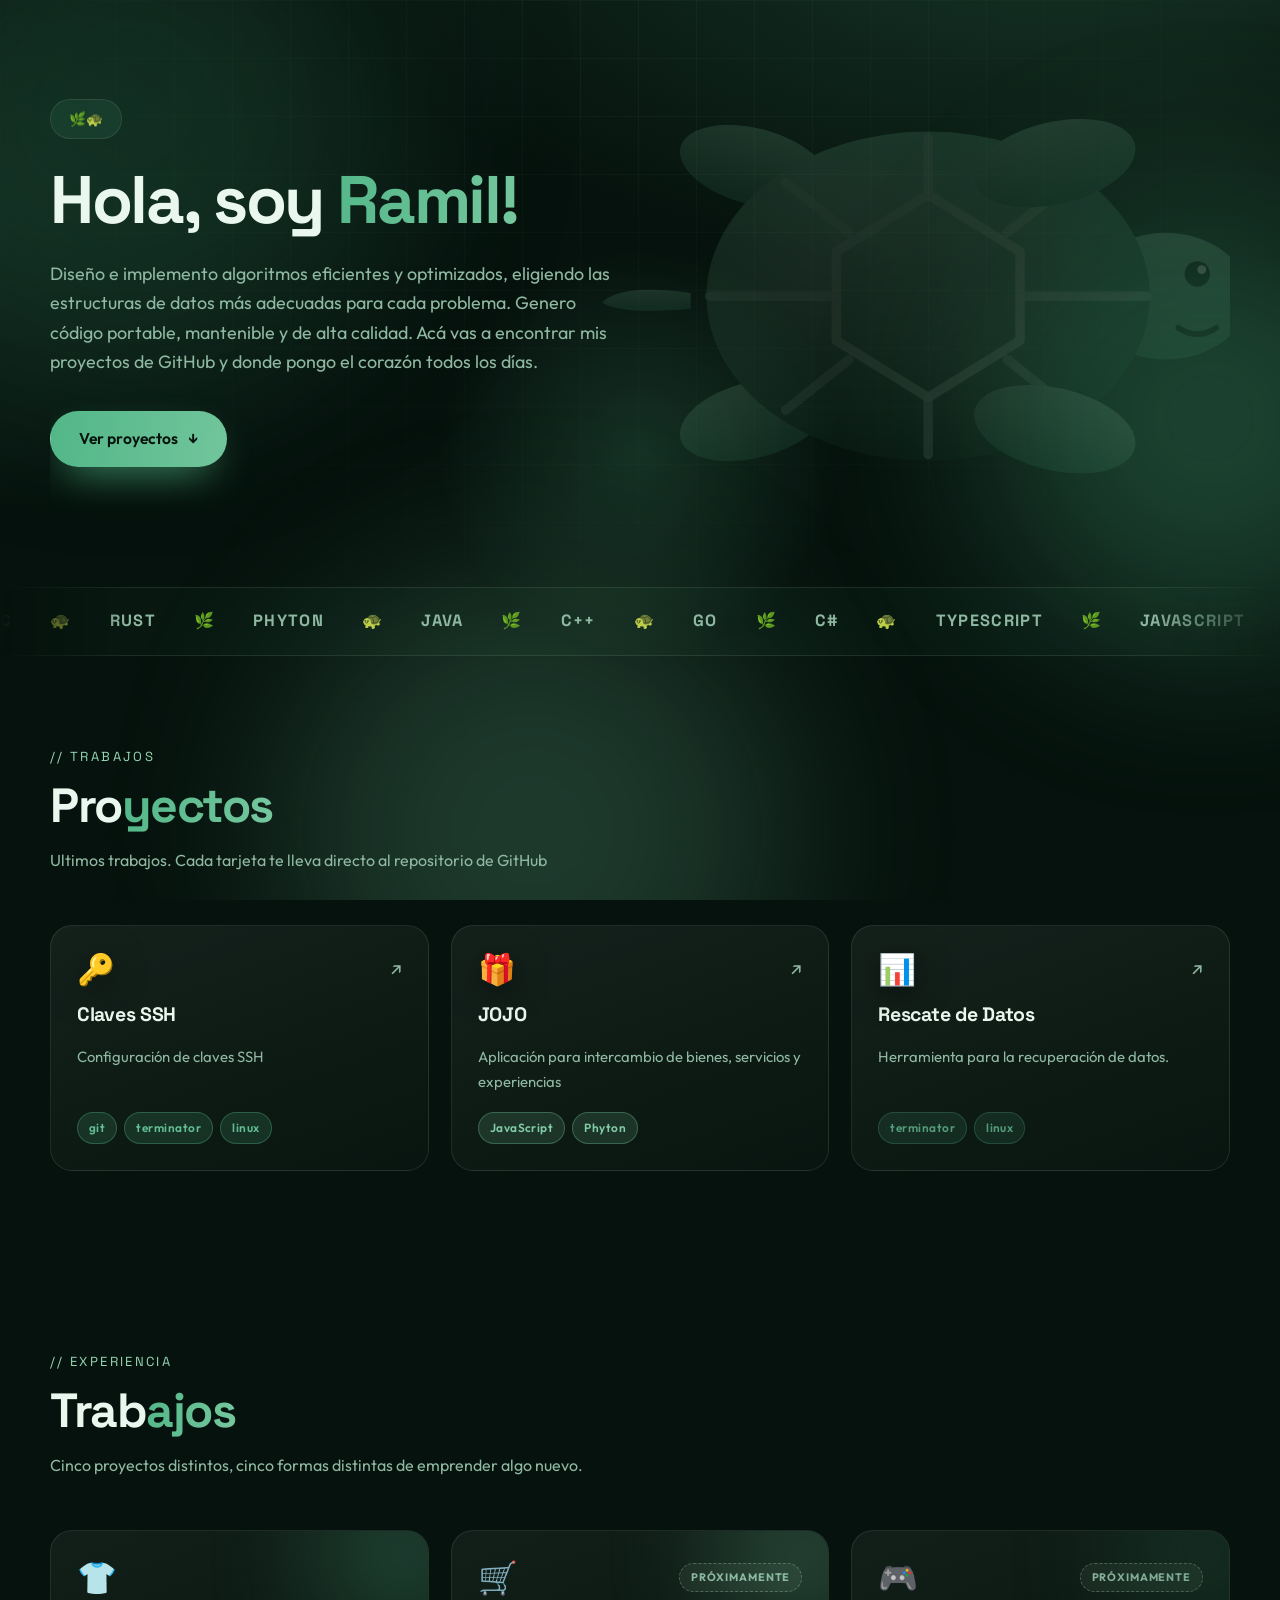
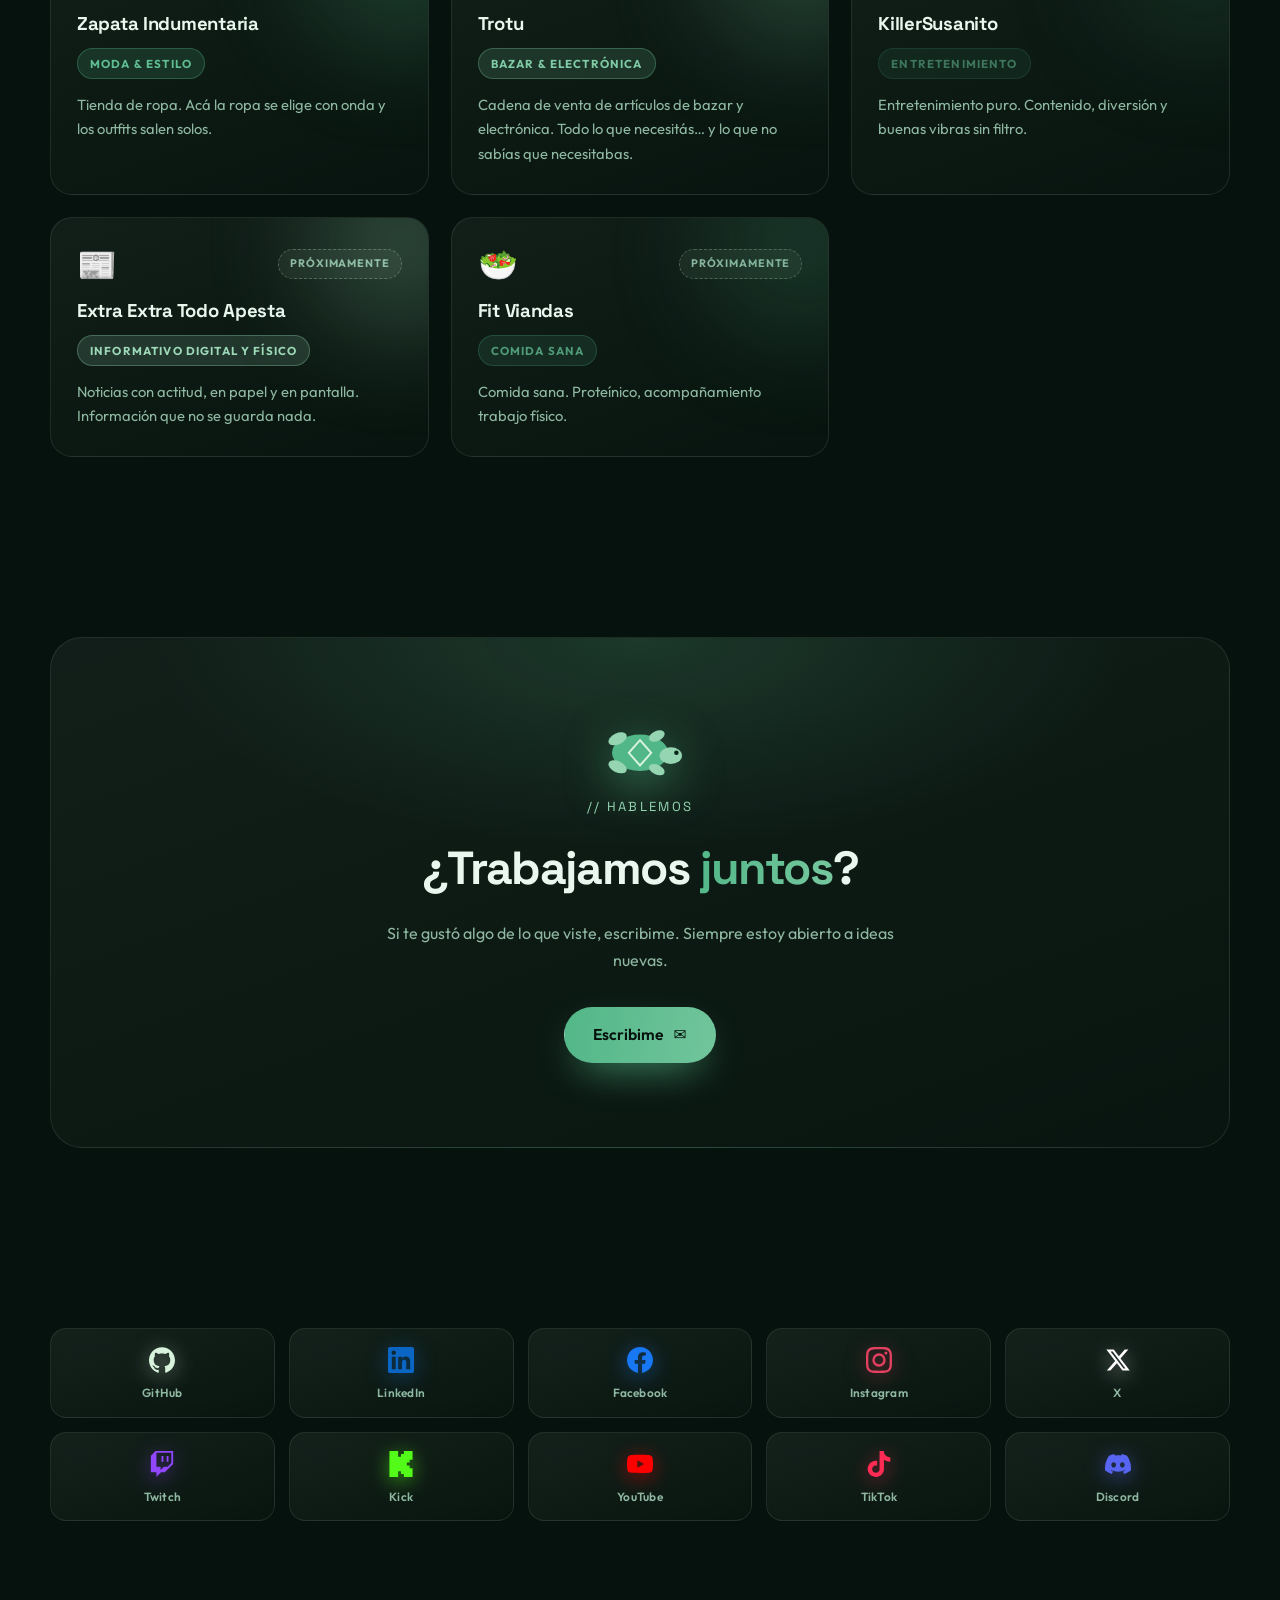
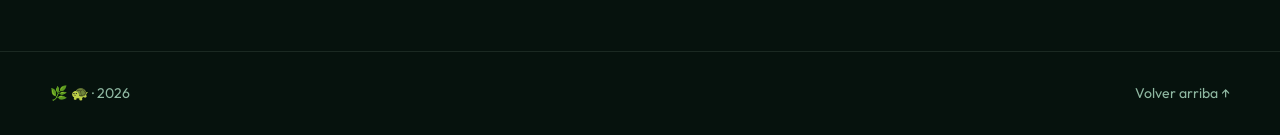
==== commit 7d071084: "Update index.html" ====
--- a/index.html
+++ b/index.html
@@ -194,10 +194,9 @@
     <div class="grid grid-empresas">
 
       <div class="reveal">
-        <a class="empresa" href="en-construccion.html?empresa=Zapata%20Indumentaria" style="--accent:#52b788">
+        <a class="empresa" href="www.zapata.website" style="--accent:#52b788">
           <div class="empresa-head">
             <span class="empresa-icon" aria-hidden="true">👕</span>
-            <span class="empresa-badge">Próximamente</span>
           </div>
           <h3>Zapata Indumentaria</h3>
           <span class="empresa-tag">Moda &amp; Estilo</span>
@@ -359,4 +358,4 @@
 
 <script src="script.js"></script>
 </body>
-</html>+</html>
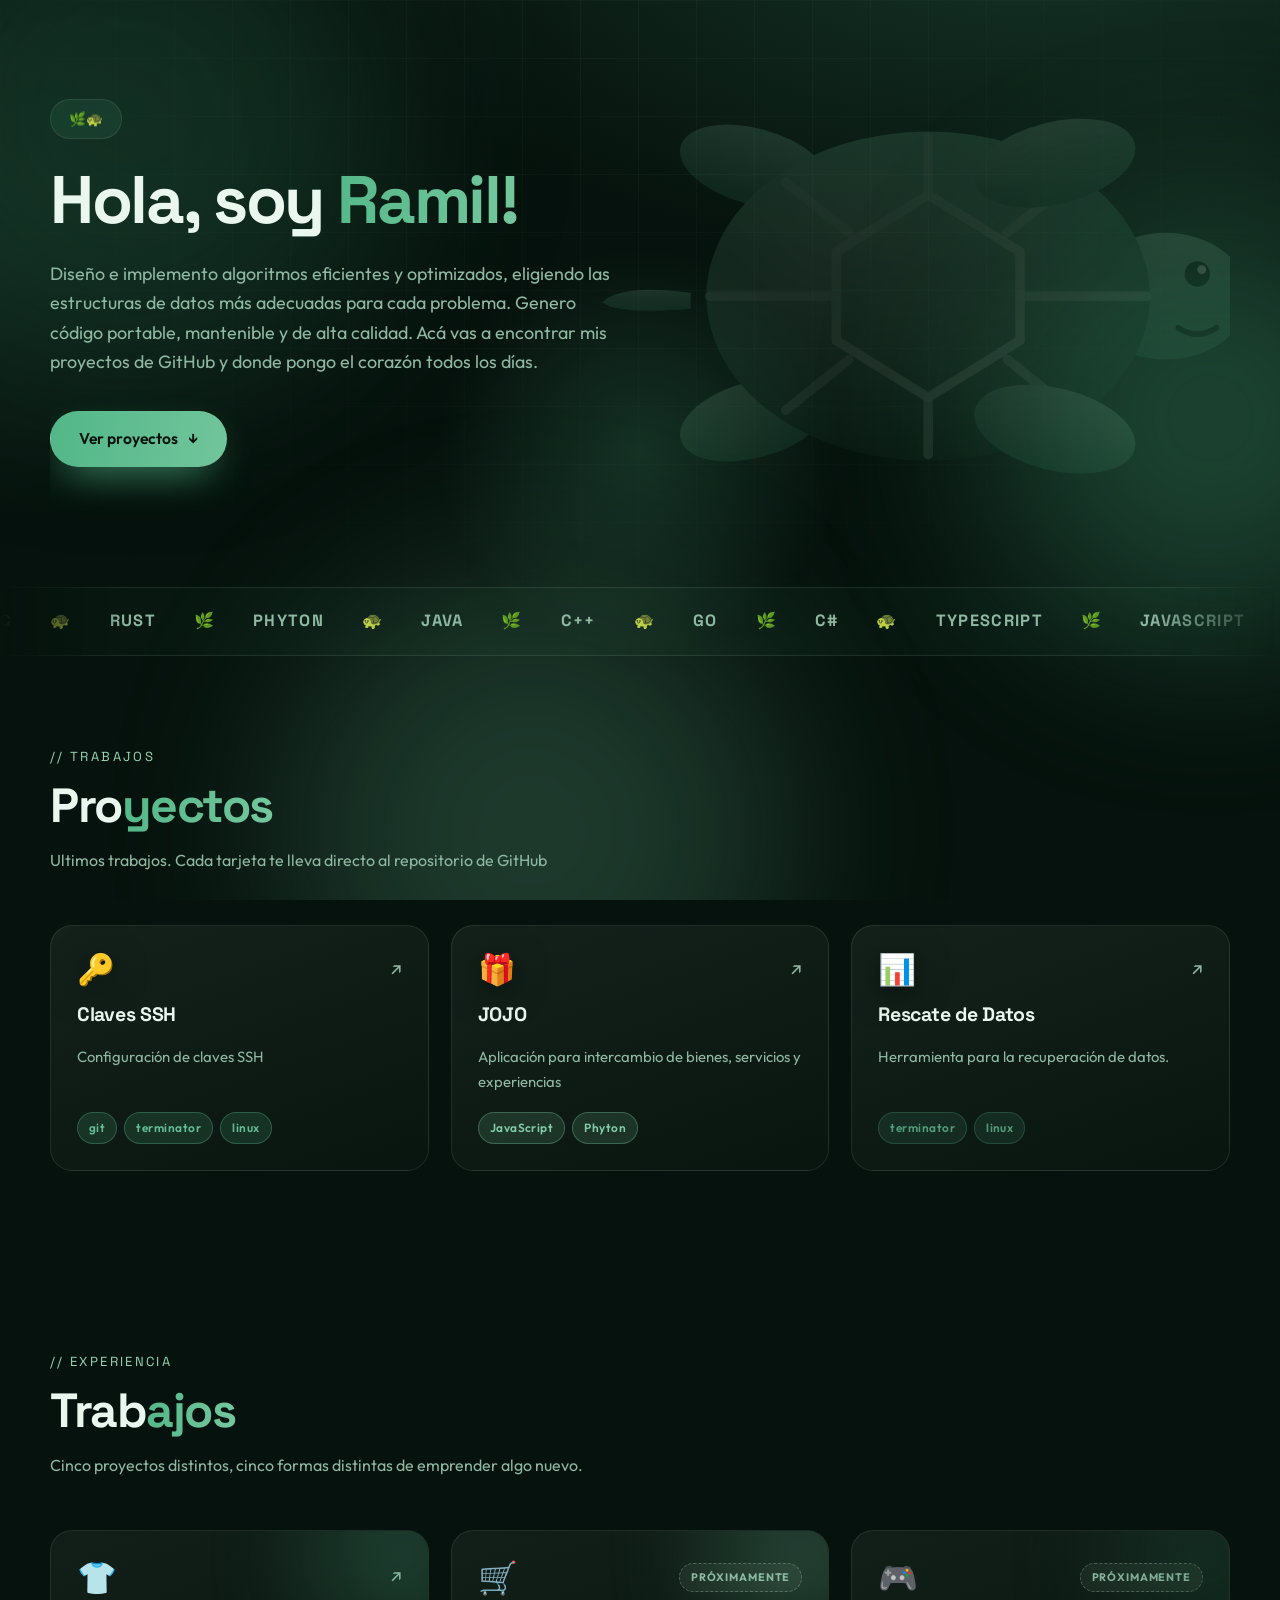
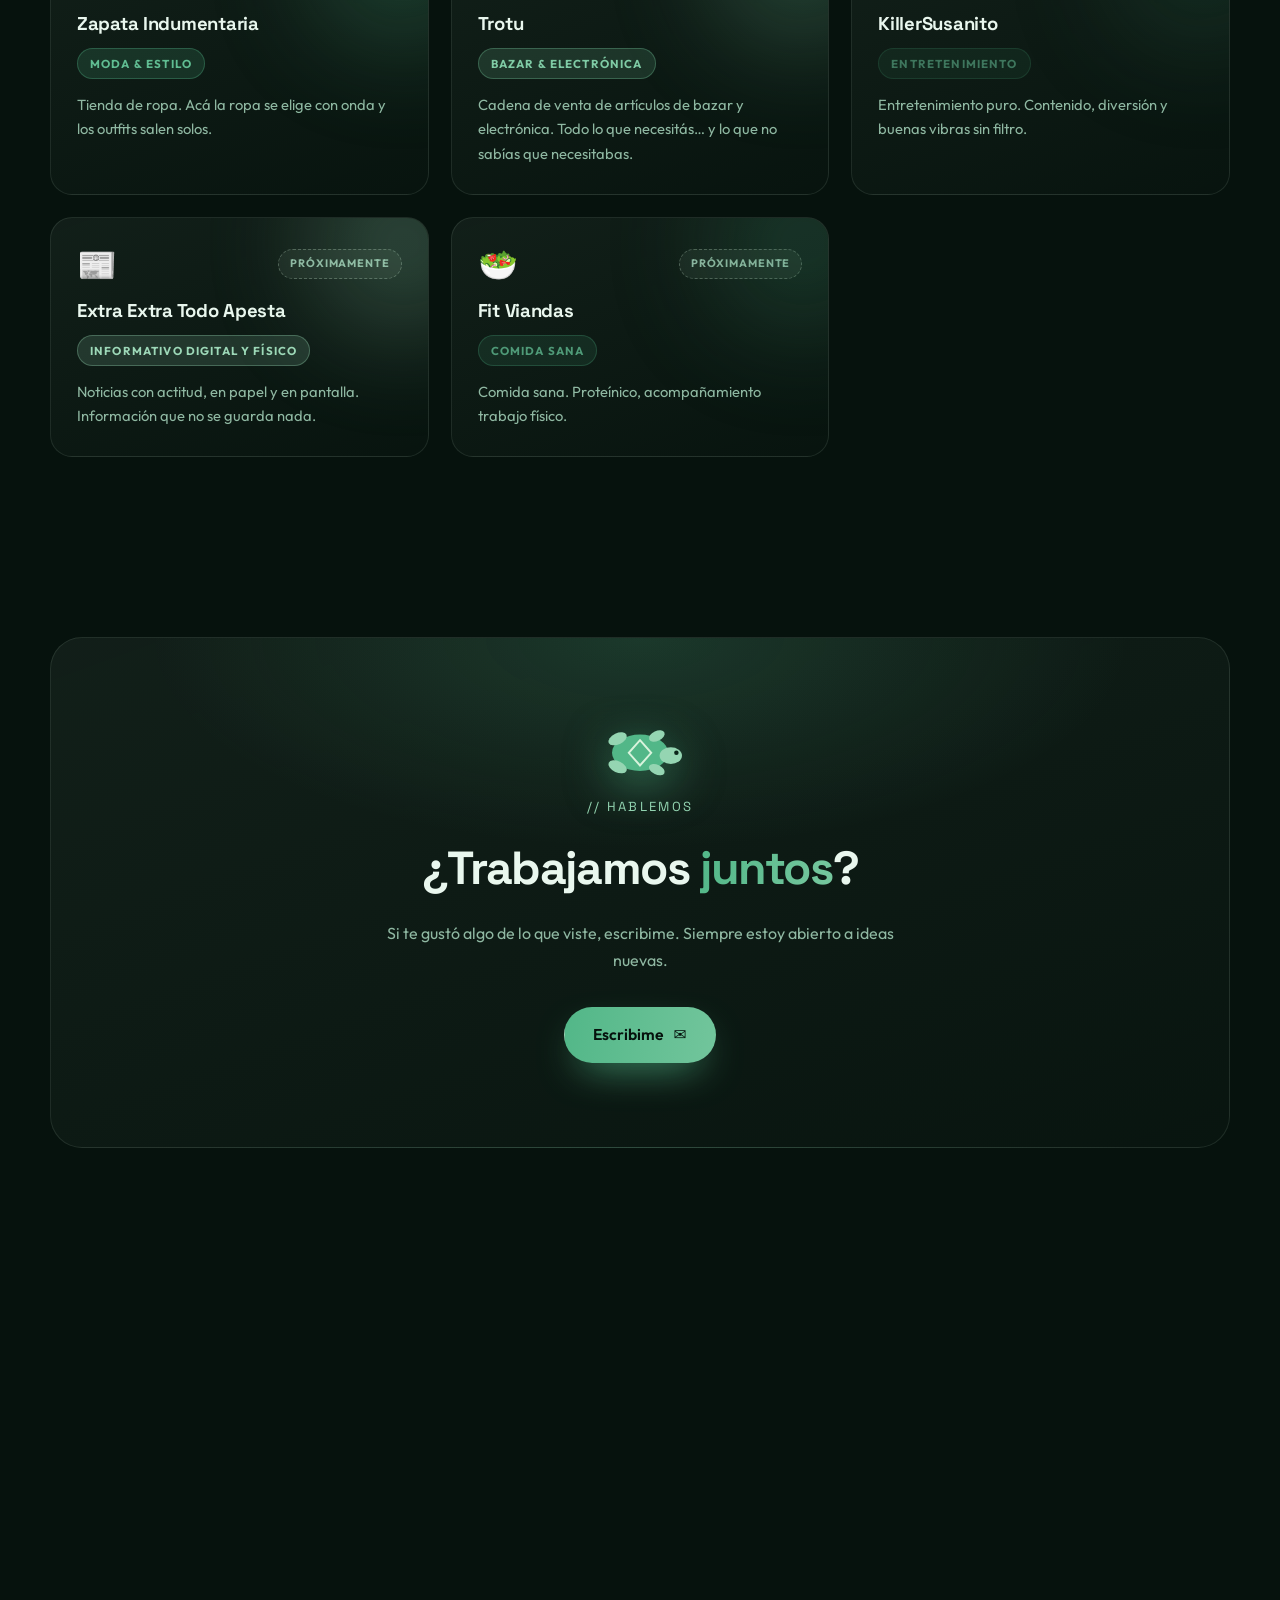
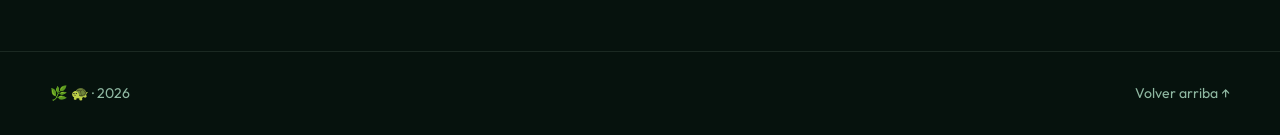
==== commit 8b648207: "Update index.html" ====
--- a/index.html
+++ b/index.html
@@ -194,15 +194,16 @@
     <div class="grid grid-empresas">
 
       <div class="reveal">
-        <a class="empresa" href="www.zapata.website" style="--accent:#52b788">
-          <div class="empresa-head">
-            <span class="empresa-icon" aria-hidden="true">👕</span>
-          </div>
-          <h3>Zapata Indumentaria</h3>
-          <span class="empresa-tag">Moda &amp; Estilo</span>
-          <p>Tienda de ropa. Acá la ropa se elige con onda y los outfits salen solos.</p>
-        </a>
-      </div>
+  <a class="empresa" href="https://TU-LINK-DE-ZAPATA.com" target="_blank" rel="noopener noreferrer" style="--accent:#52b788">
+    <div class="empresa-head">
+      <span class="empresa-icon" aria-hidden="true">👕</span>
+      <span class="empresa-arrow" aria-hidden="true">↗</span>
+    </div>
+    <h3>Zapata Indumentaria</h3>
+    <span class="empresa-tag">Moda &amp; Estilo</span>
+    <p>Tienda de ropa. Acá la ropa se elige con onda y los outfits salen solos.</p>
+  </a>
+</div>
 
       <div class="reveal">
         <a class="empresa" href="en-construccion.html?empresa=Trotu" style="--accent:#74c69d">
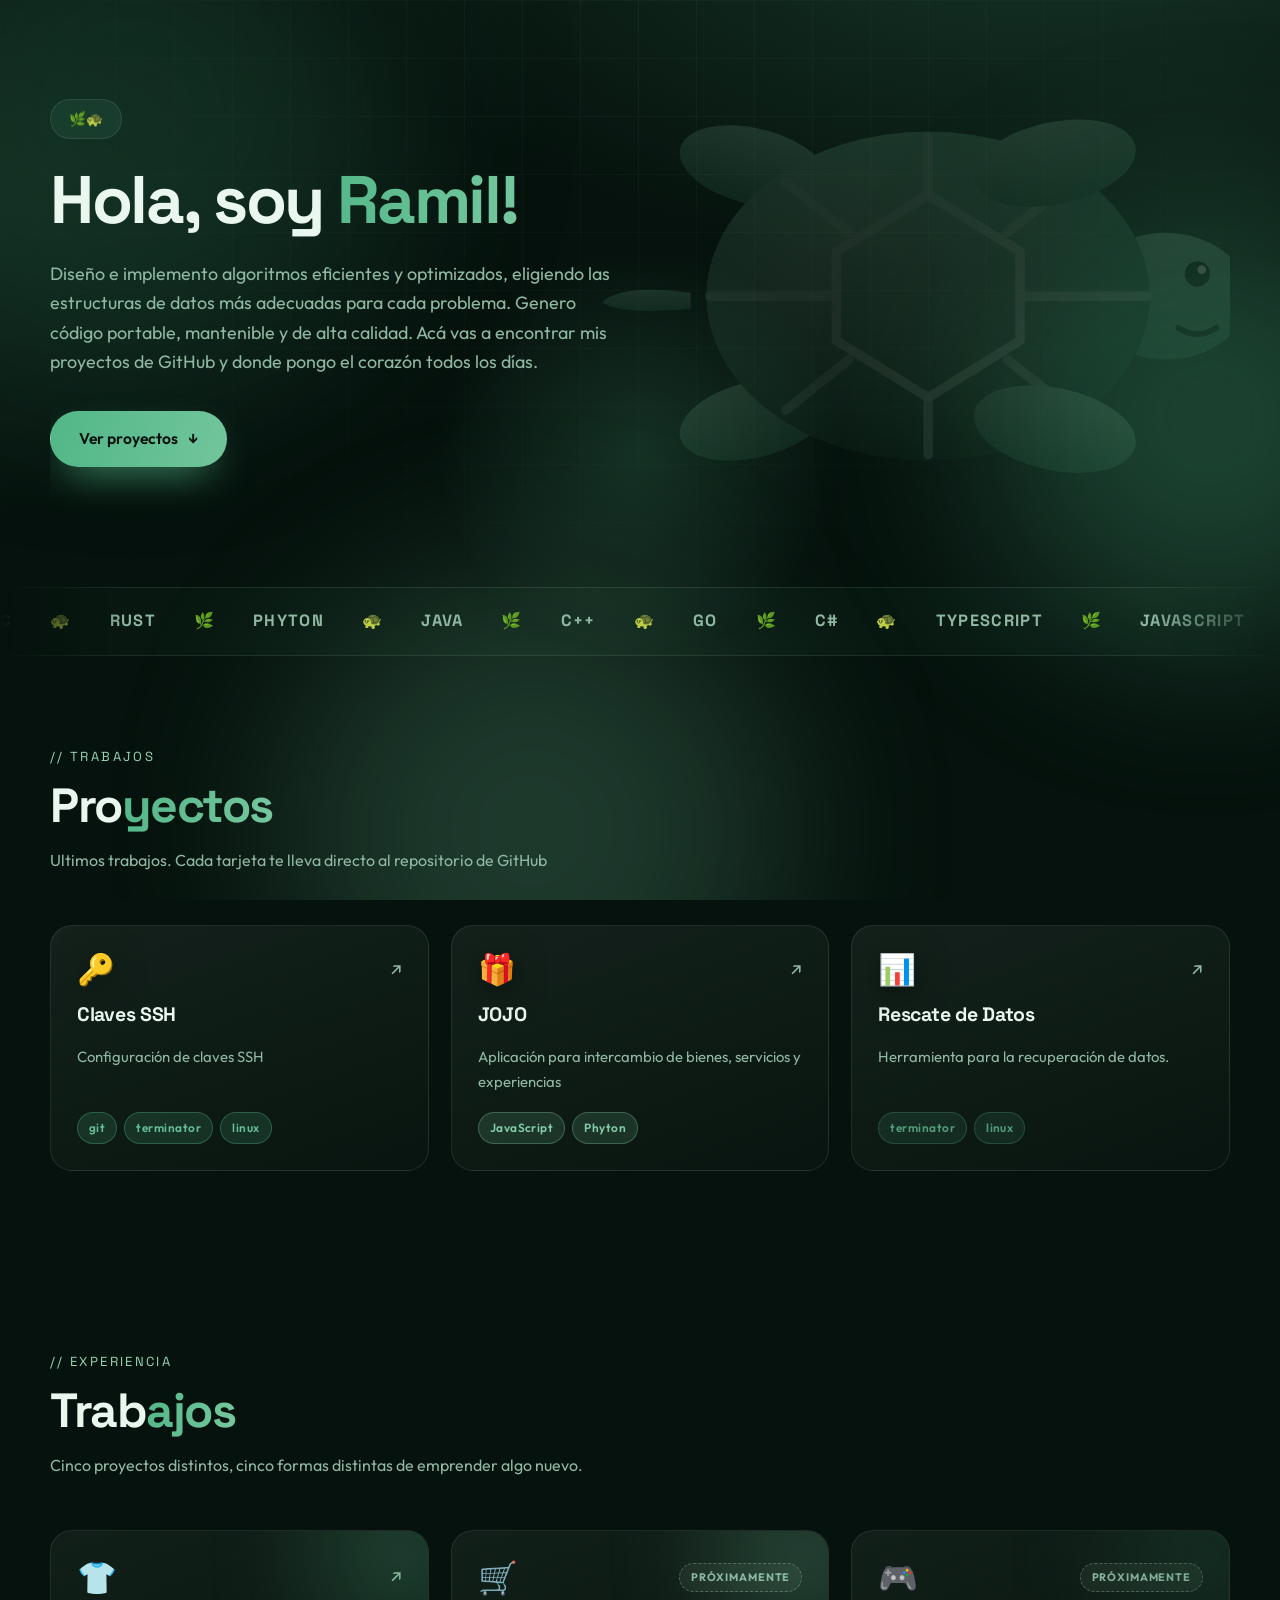
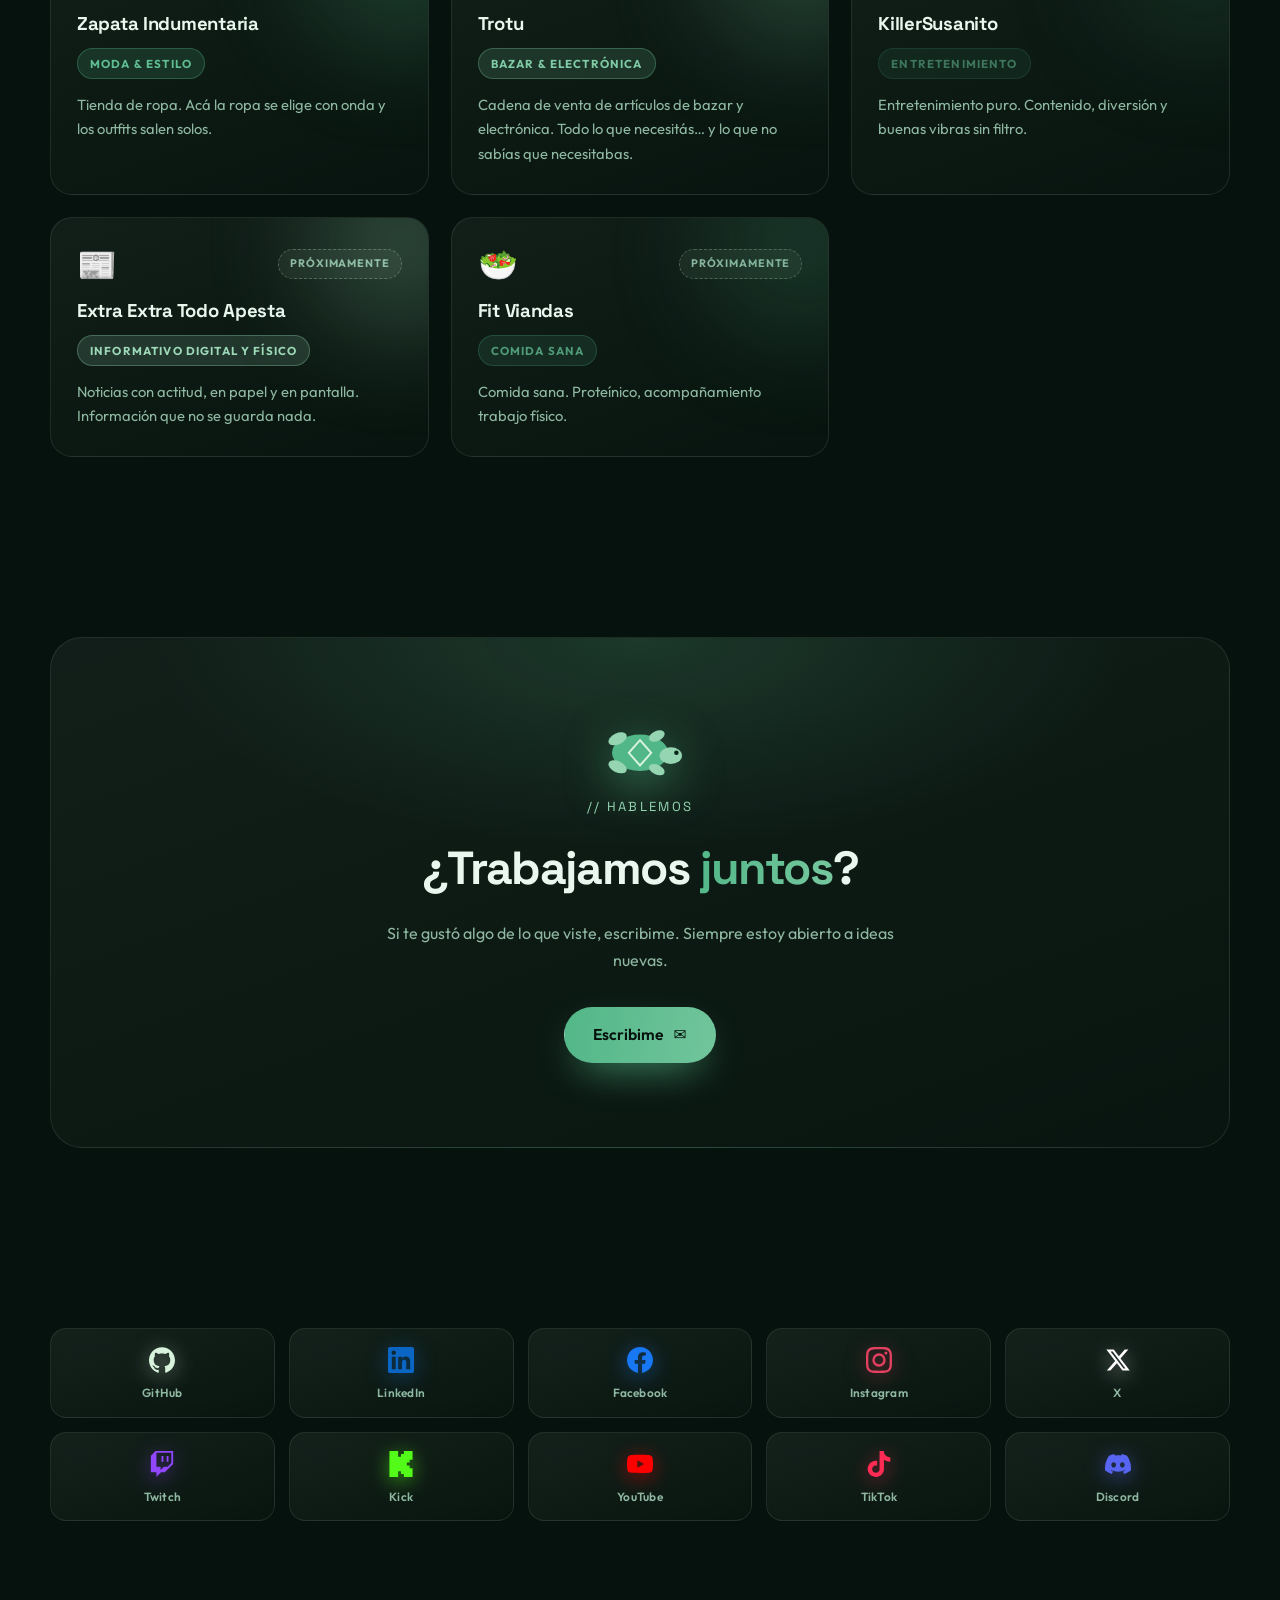
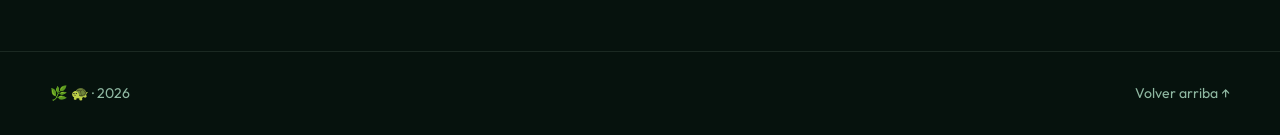
==== commit d38b8f90: "Update link for Zapata website" ====
--- a/index.html
+++ b/index.html
@@ -194,7 +194,7 @@
     <div class="grid grid-empresas">
 
       <div class="reveal">
-  <a class="empresa" href="https://TU-LINK-DE-ZAPATA.com" target="_blank" rel="noopener noreferrer" style="--accent:#52b788">
+  <a class="empresa" href="https://zapata.website.com" target="_blank" rel="noopener noreferrer" style="--accent:#52b788">
     <div class="empresa-head">
       <span class="empresa-icon" aria-hidden="true">👕</span>
       <span class="empresa-arrow" aria-hidden="true">↗</span>
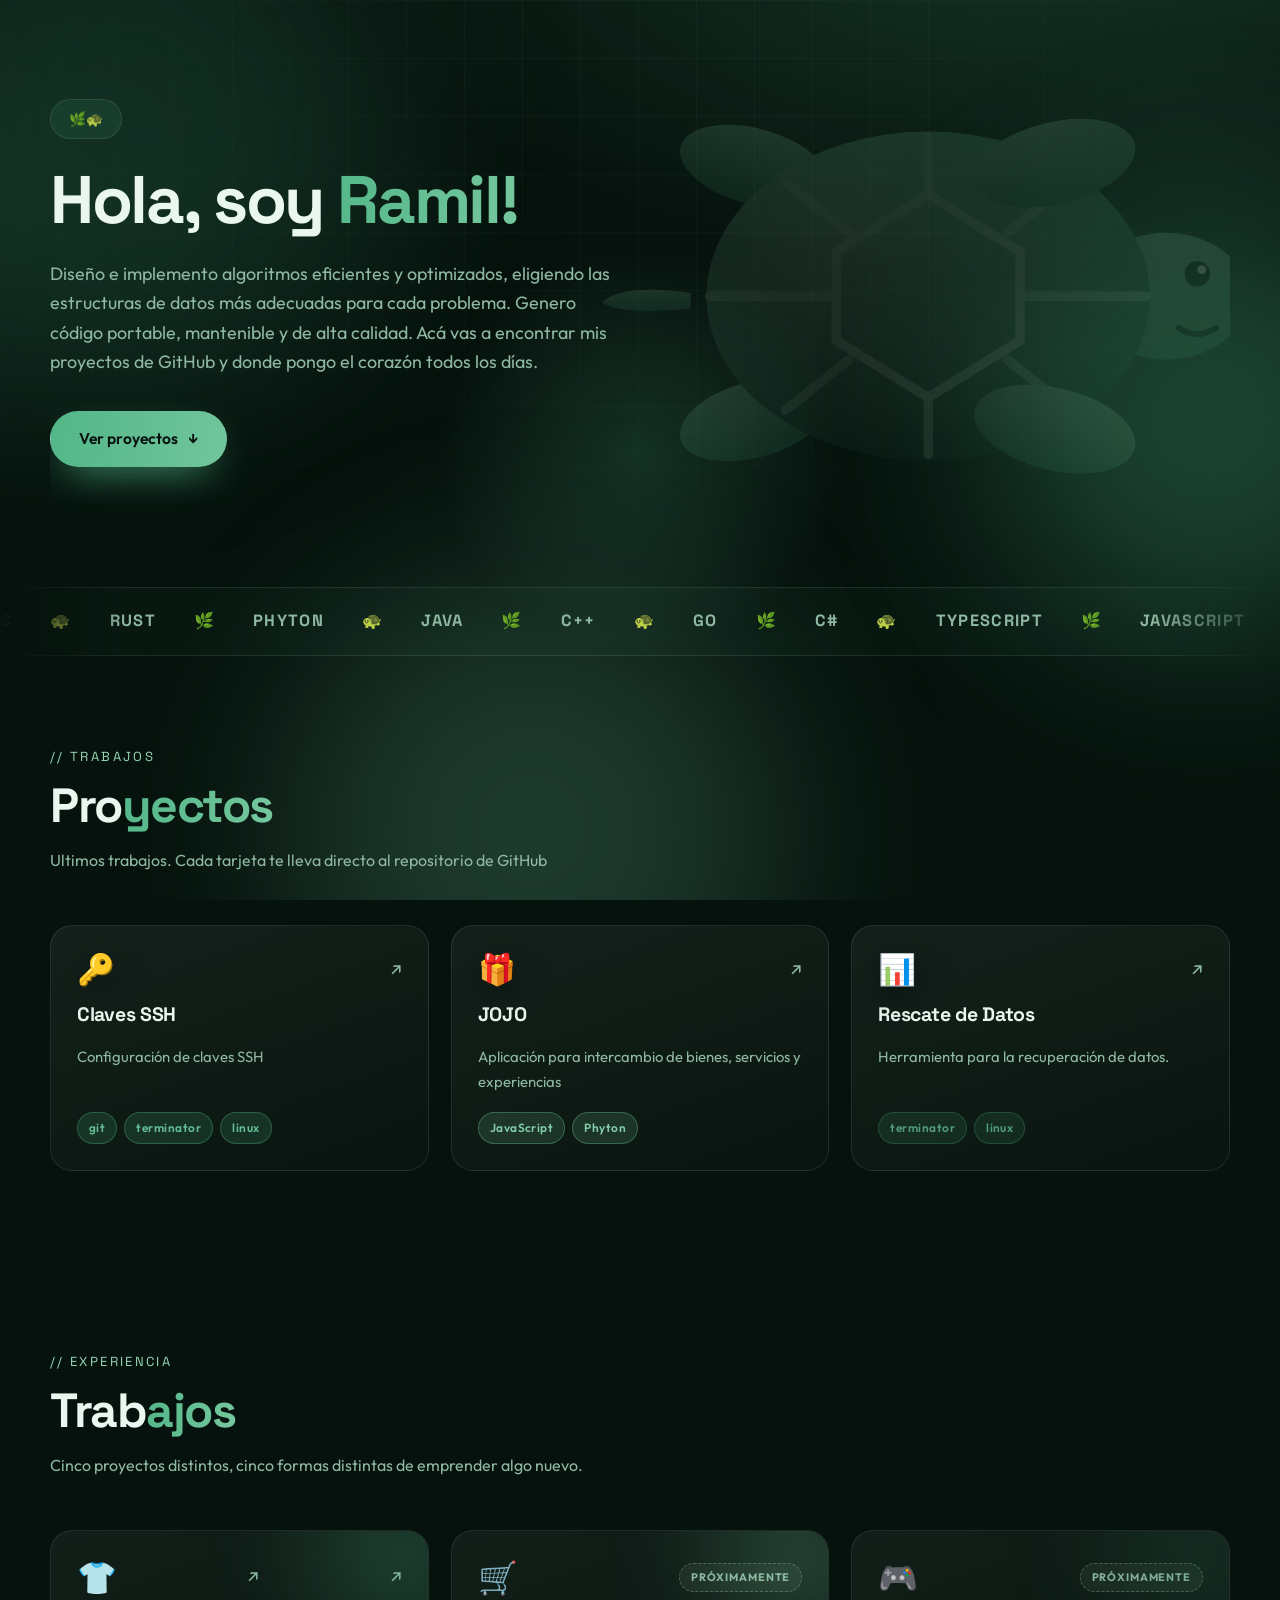
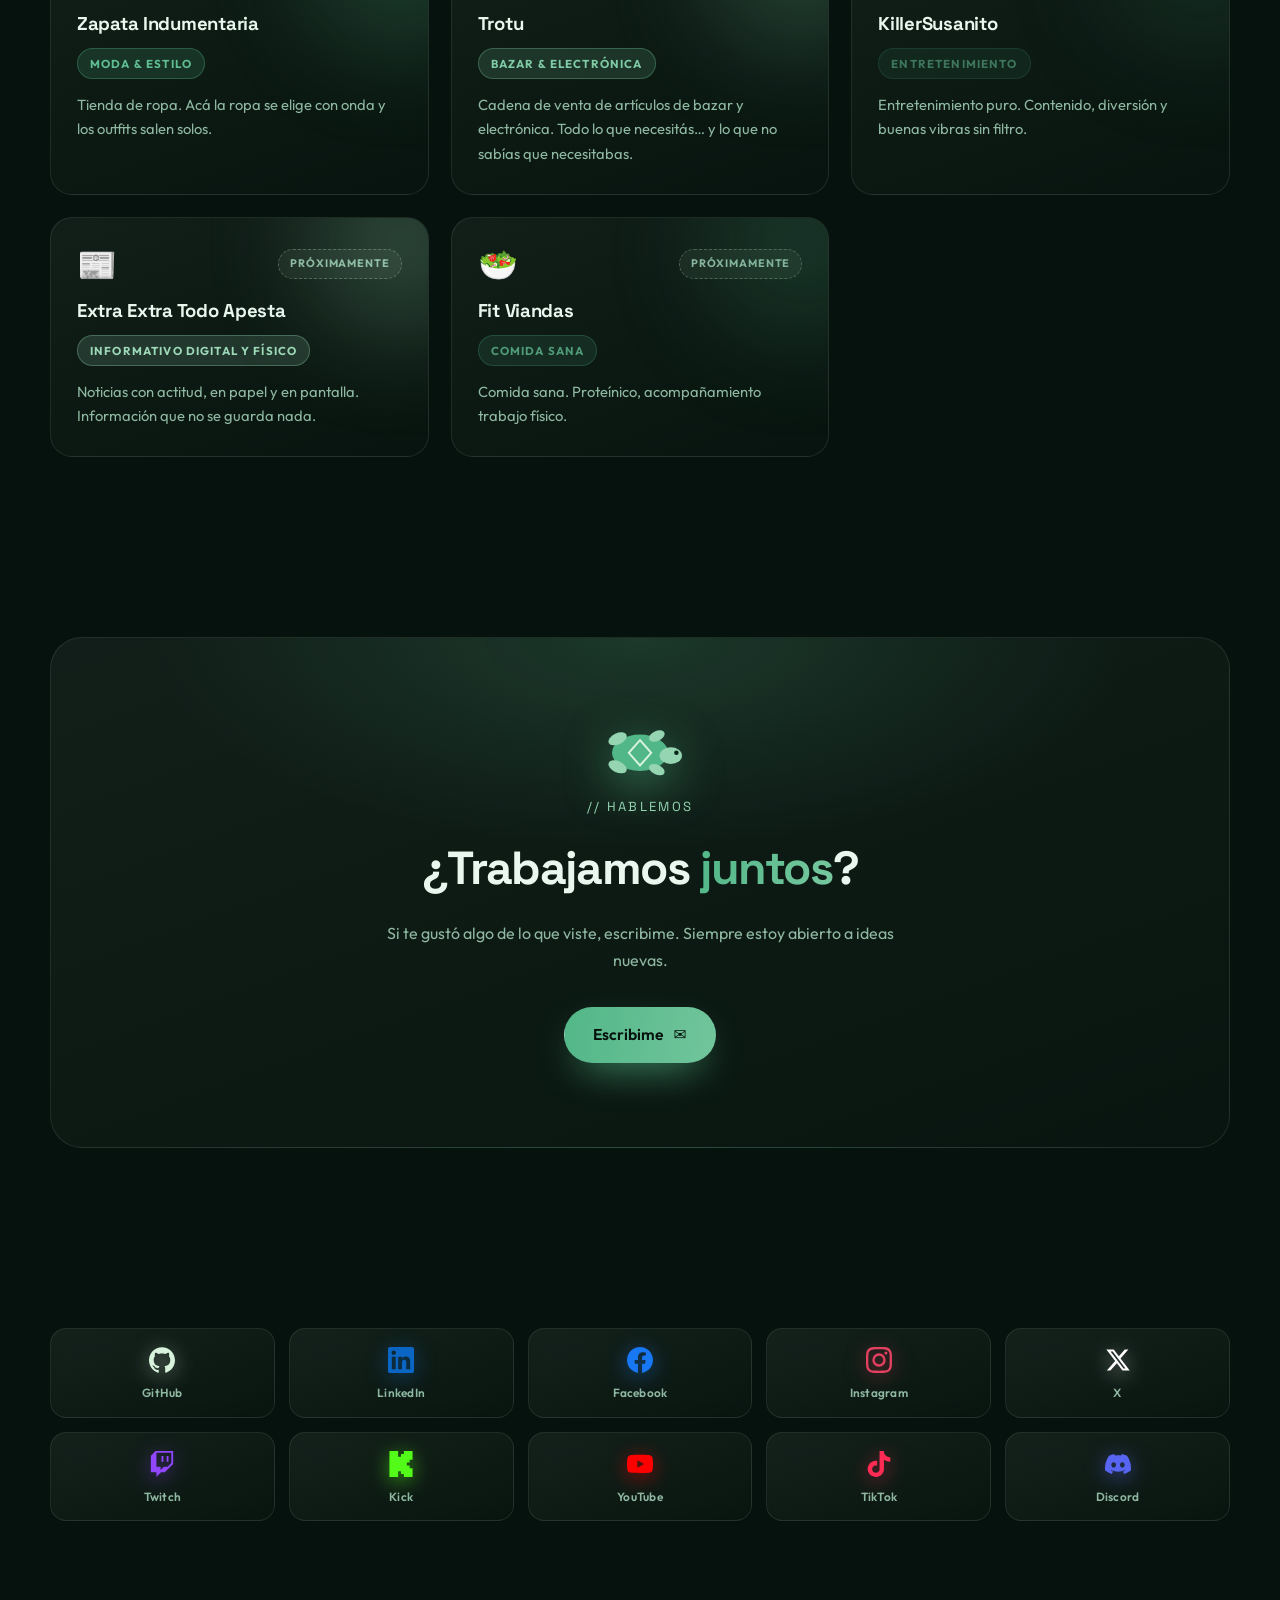
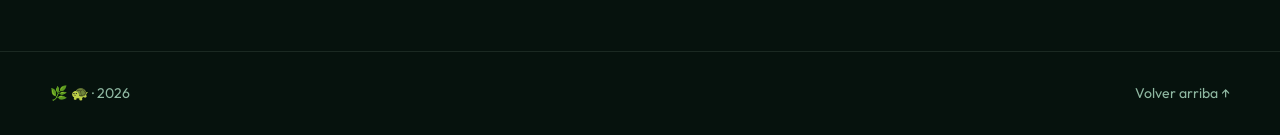
==== commit 29308d0a: "Update index.html" ====
--- a/index.html
+++ b/index.html
@@ -197,6 +197,7 @@
   <a class="empresa" href="https://zapata.website.com" target="_blank" rel="noopener noreferrer" style="--accent:#52b788">
     <div class="empresa-head">
       <span class="empresa-icon" aria-hidden="true">👕</span>
+<span class="empresa-arrow" aria-hidden="true">↗</span>
       <span class="empresa-arrow" aria-hidden="true">↗</span>
     </div>
     <h3>Zapata Indumentaria</h3>
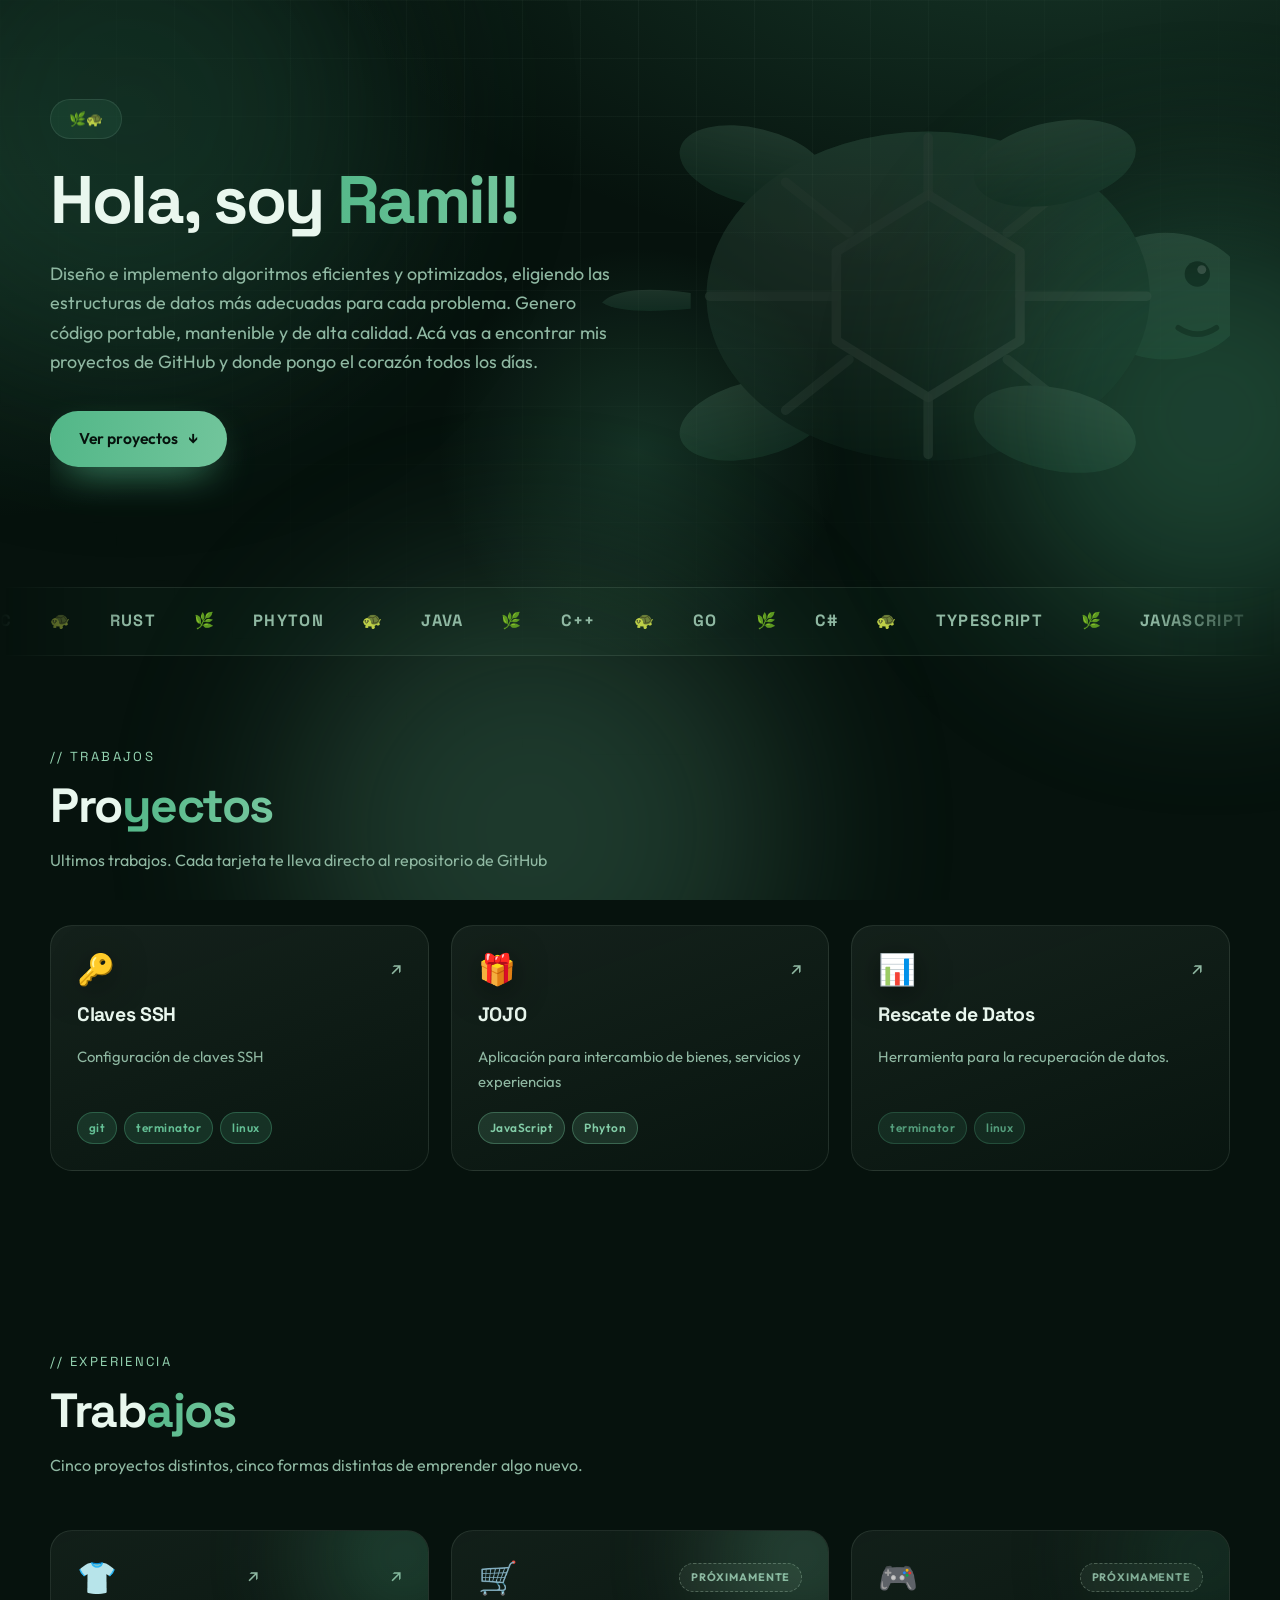
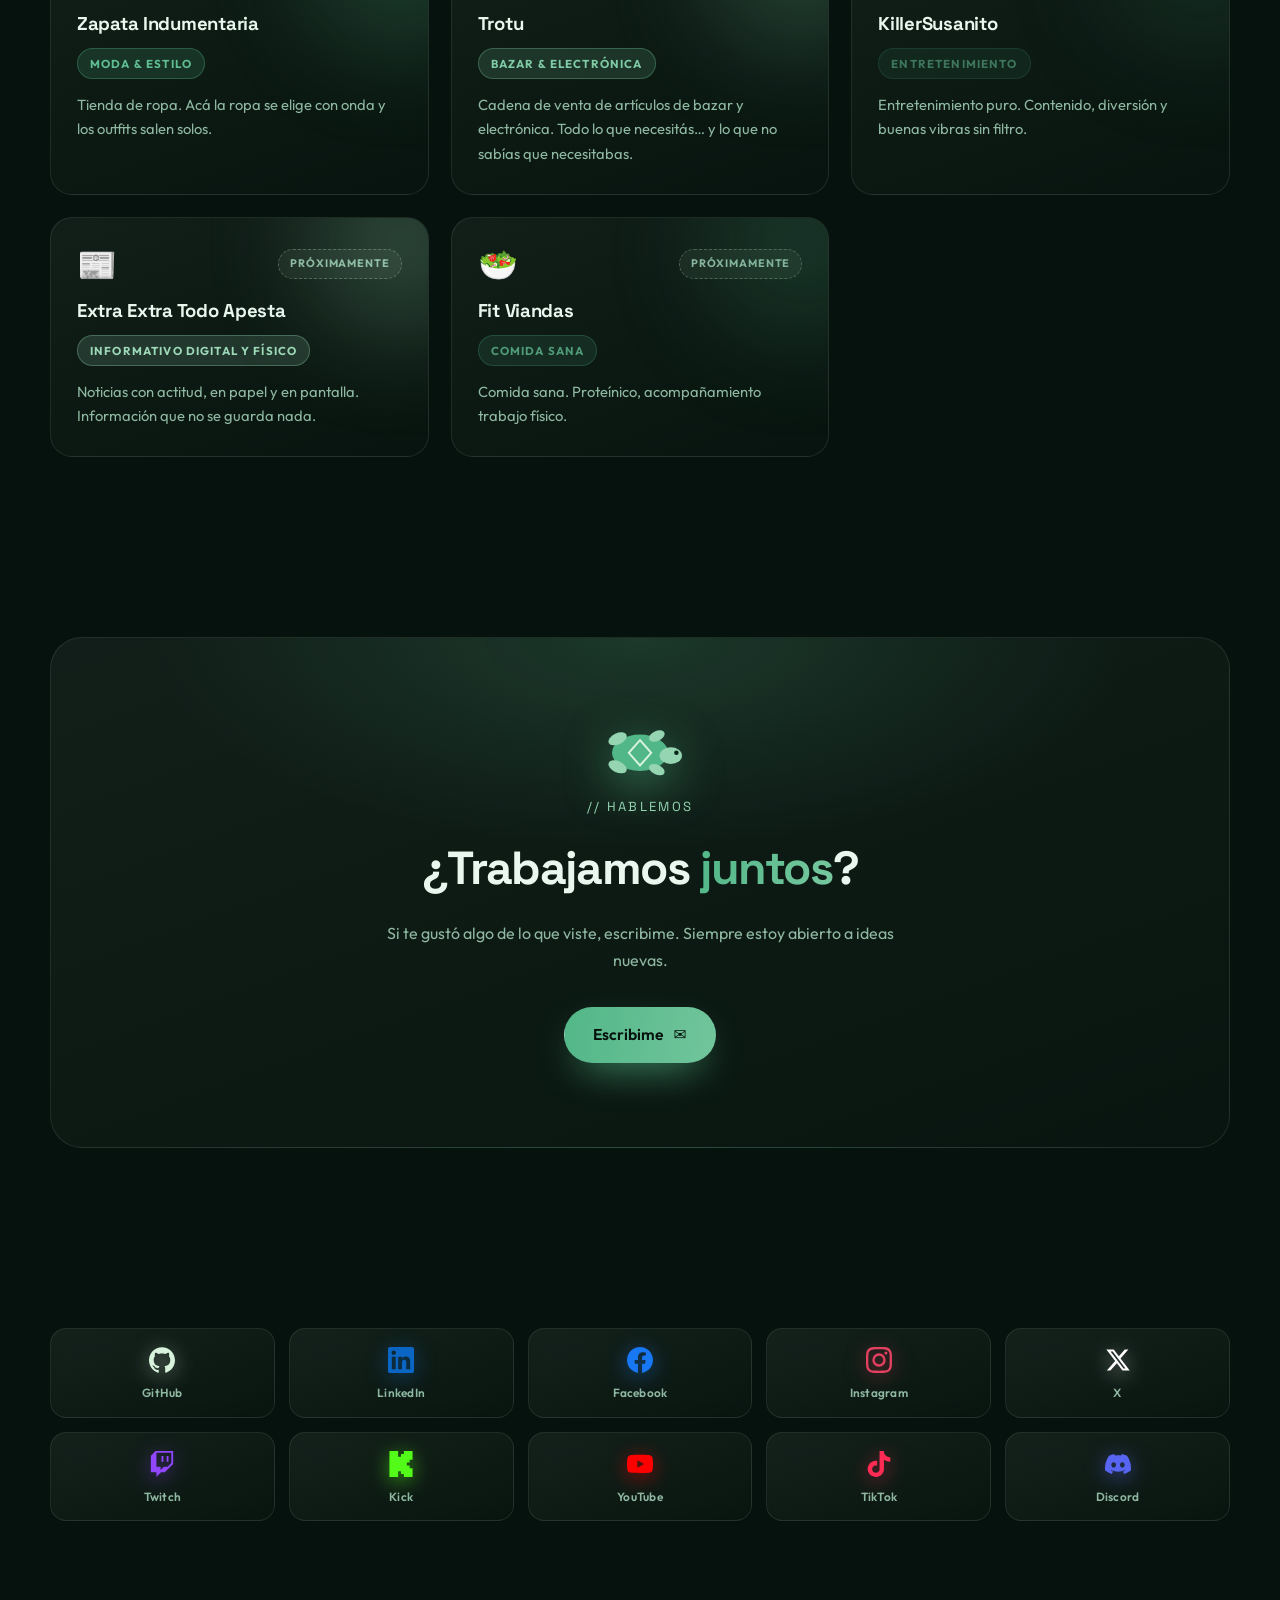
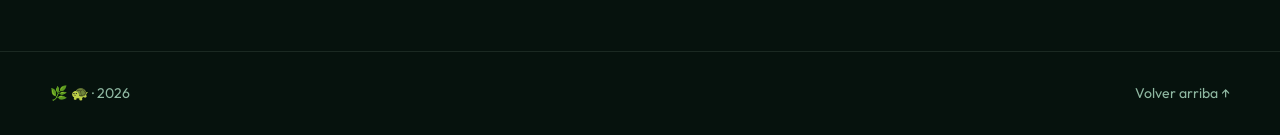
==== commit 37337912: "Update link for Zapata website" ====
--- a/index.html
+++ b/index.html
@@ -194,7 +194,7 @@
     <div class="grid grid-empresas">
 
       <div class="reveal">
-  <a class="empresa" href="https://zapata.website.com" target="_blank" rel="noopener noreferrer" style="--accent:#52b788">
+  <a class="empresa" href="https://zapata.website" target="_blank" rel="noopener noreferrer" style="--accent:#52b788">
     <div class="empresa-head">
       <span class="empresa-icon" aria-hidden="true">👕</span>
 <span class="empresa-arrow" aria-hidden="true">↗</span>
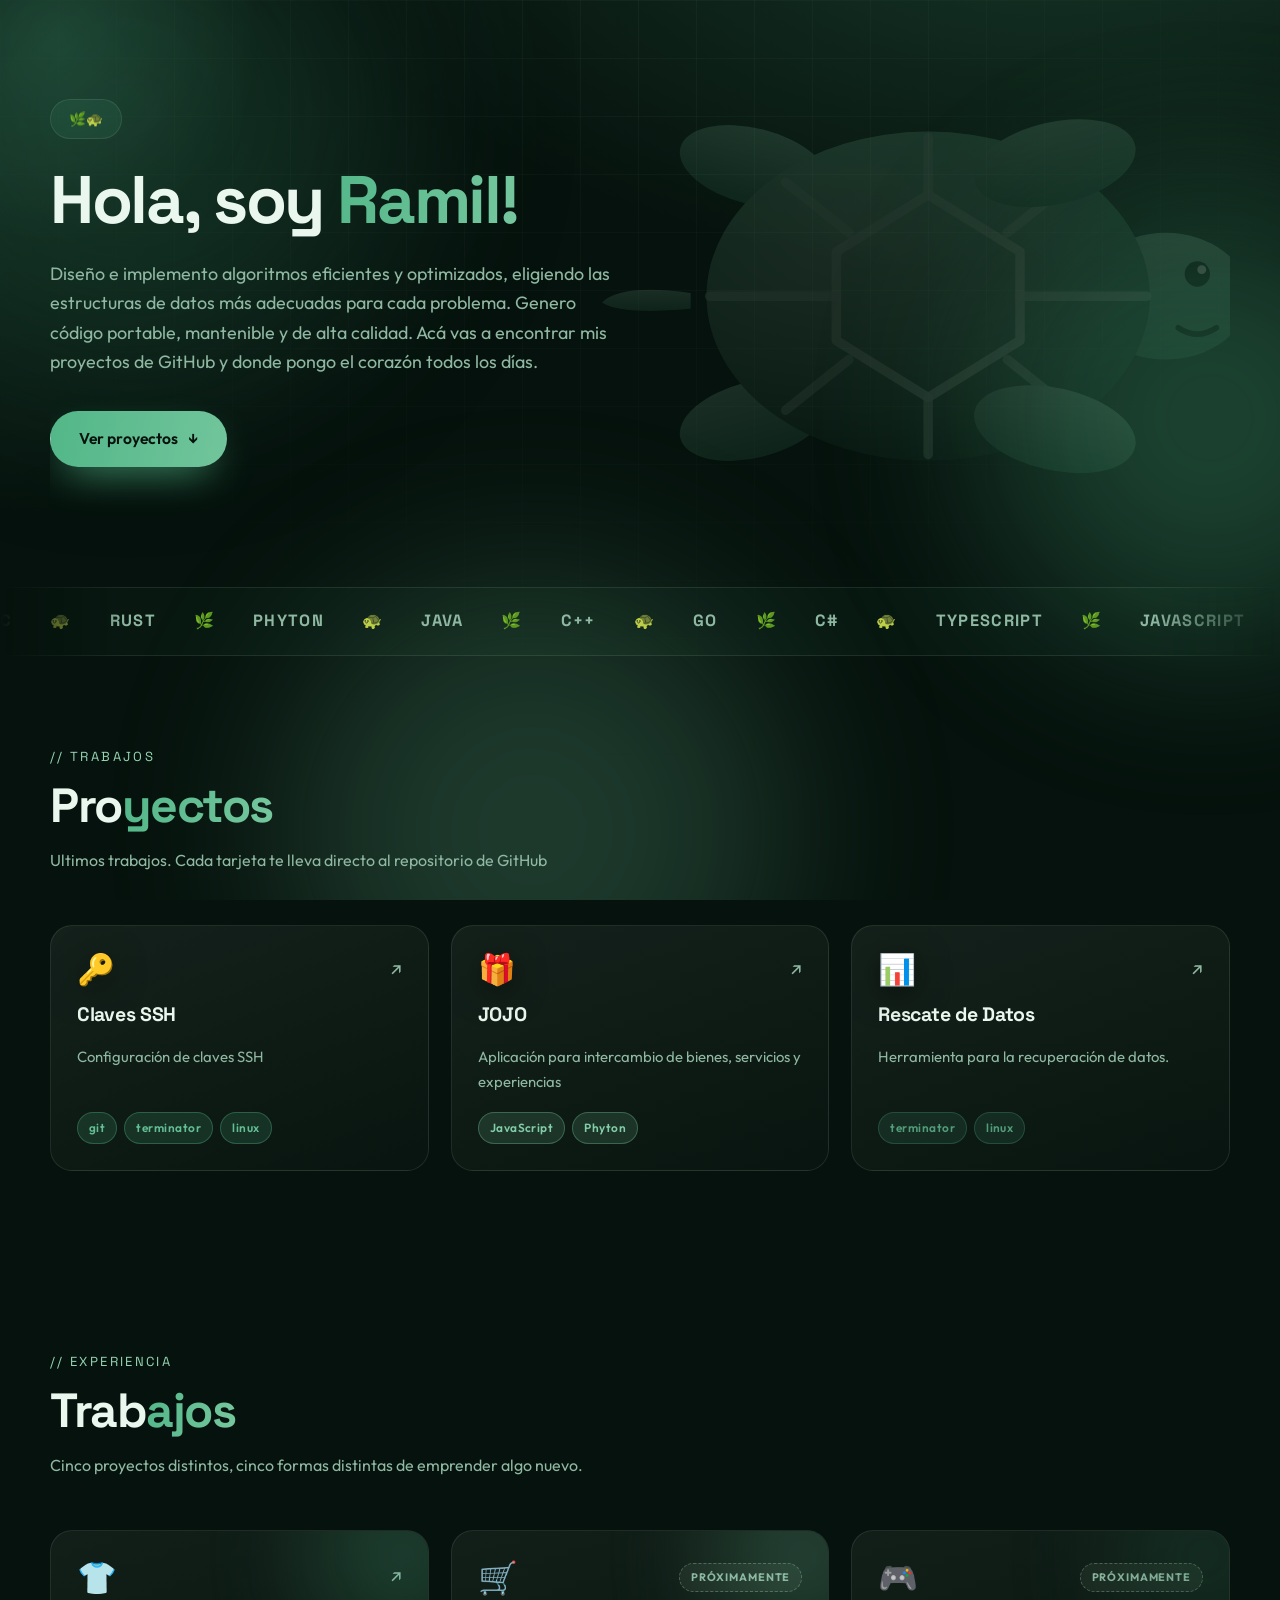
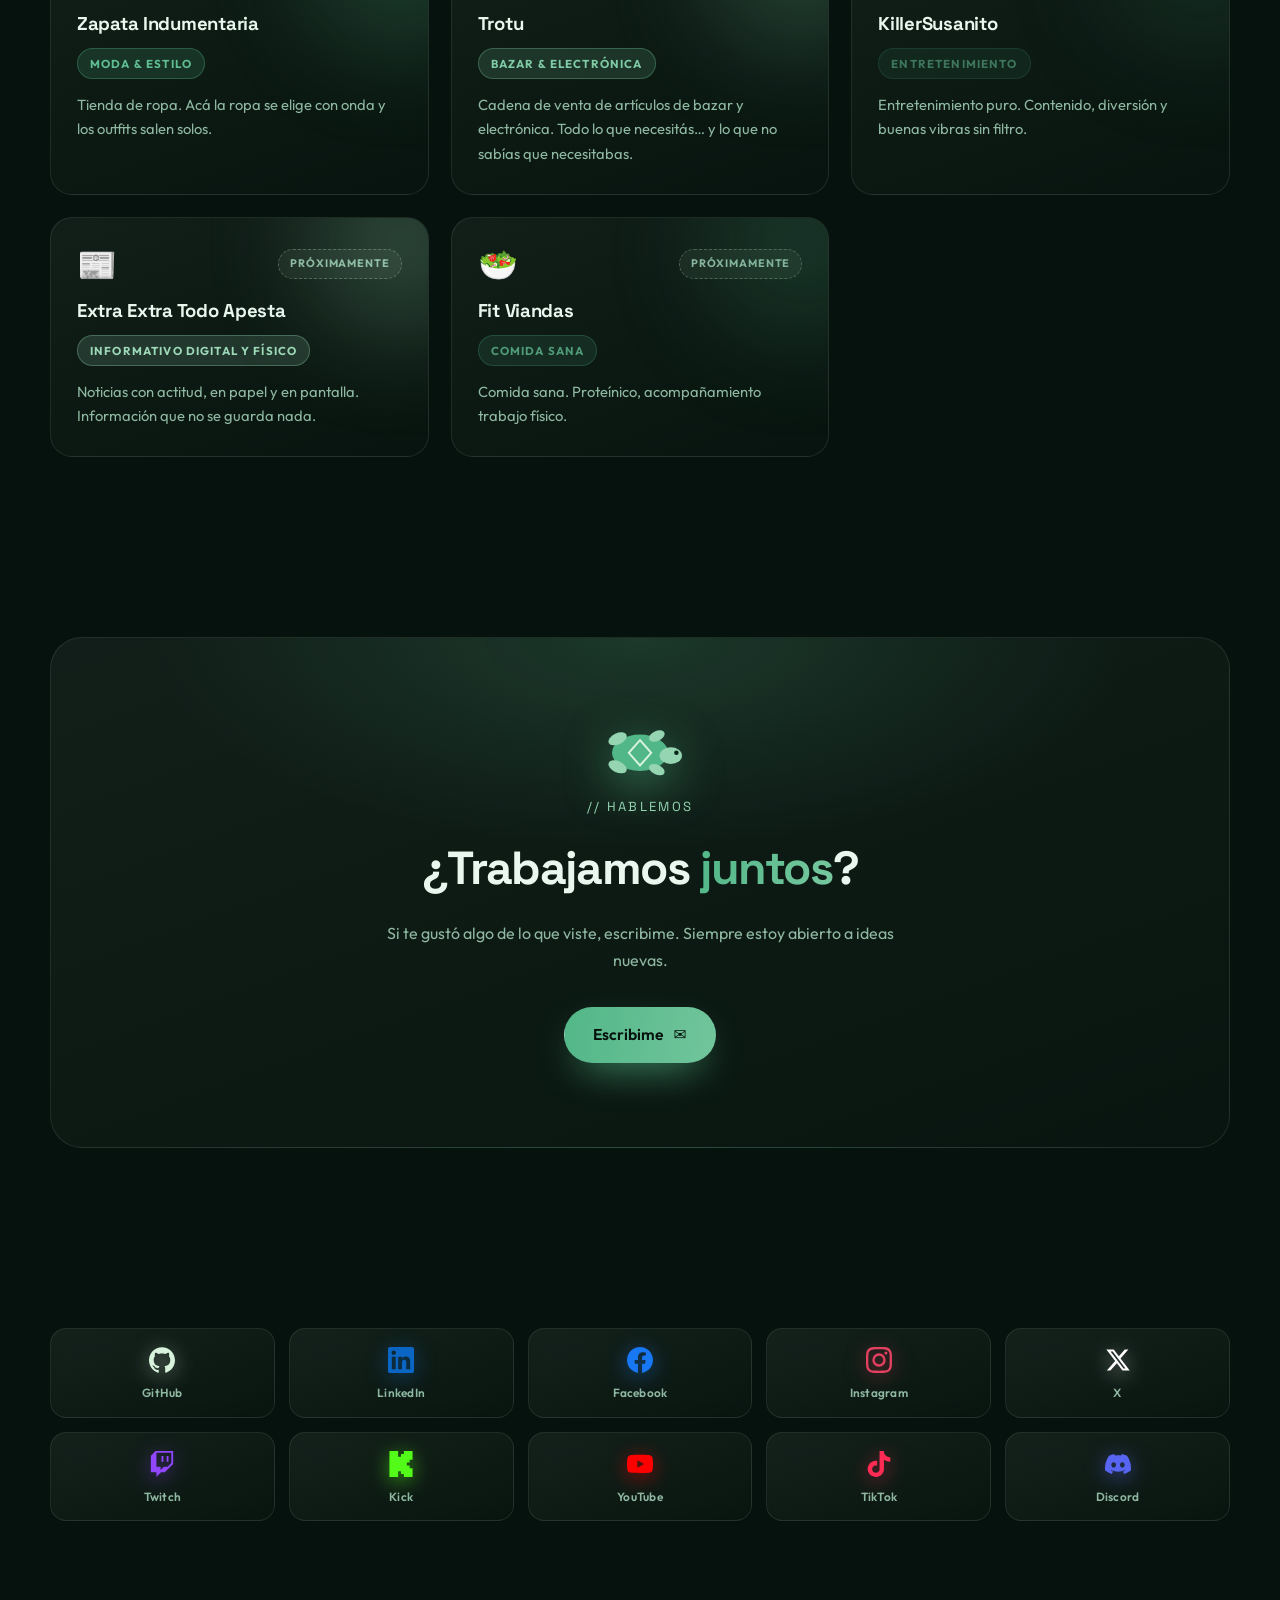
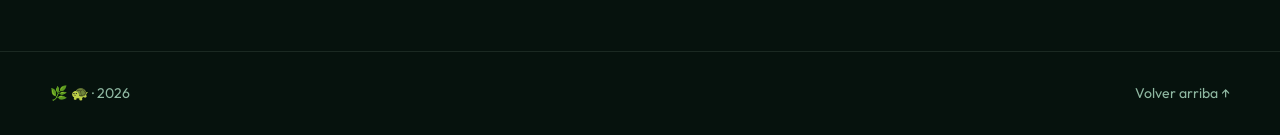
==== commit ba782921: "Update index.html" ====
--- a/index.html
+++ b/index.html
@@ -197,7 +197,6 @@
   <a class="empresa" href="https://zapata.website" target="_blank" rel="noopener noreferrer" style="--accent:#52b788">
     <div class="empresa-head">
       <span class="empresa-icon" aria-hidden="true">👕</span>
-<span class="empresa-arrow" aria-hidden="true">↗</span>
       <span class="empresa-arrow" aria-hidden="true">↗</span>
     </div>
     <h3>Zapata Indumentaria</h3>
